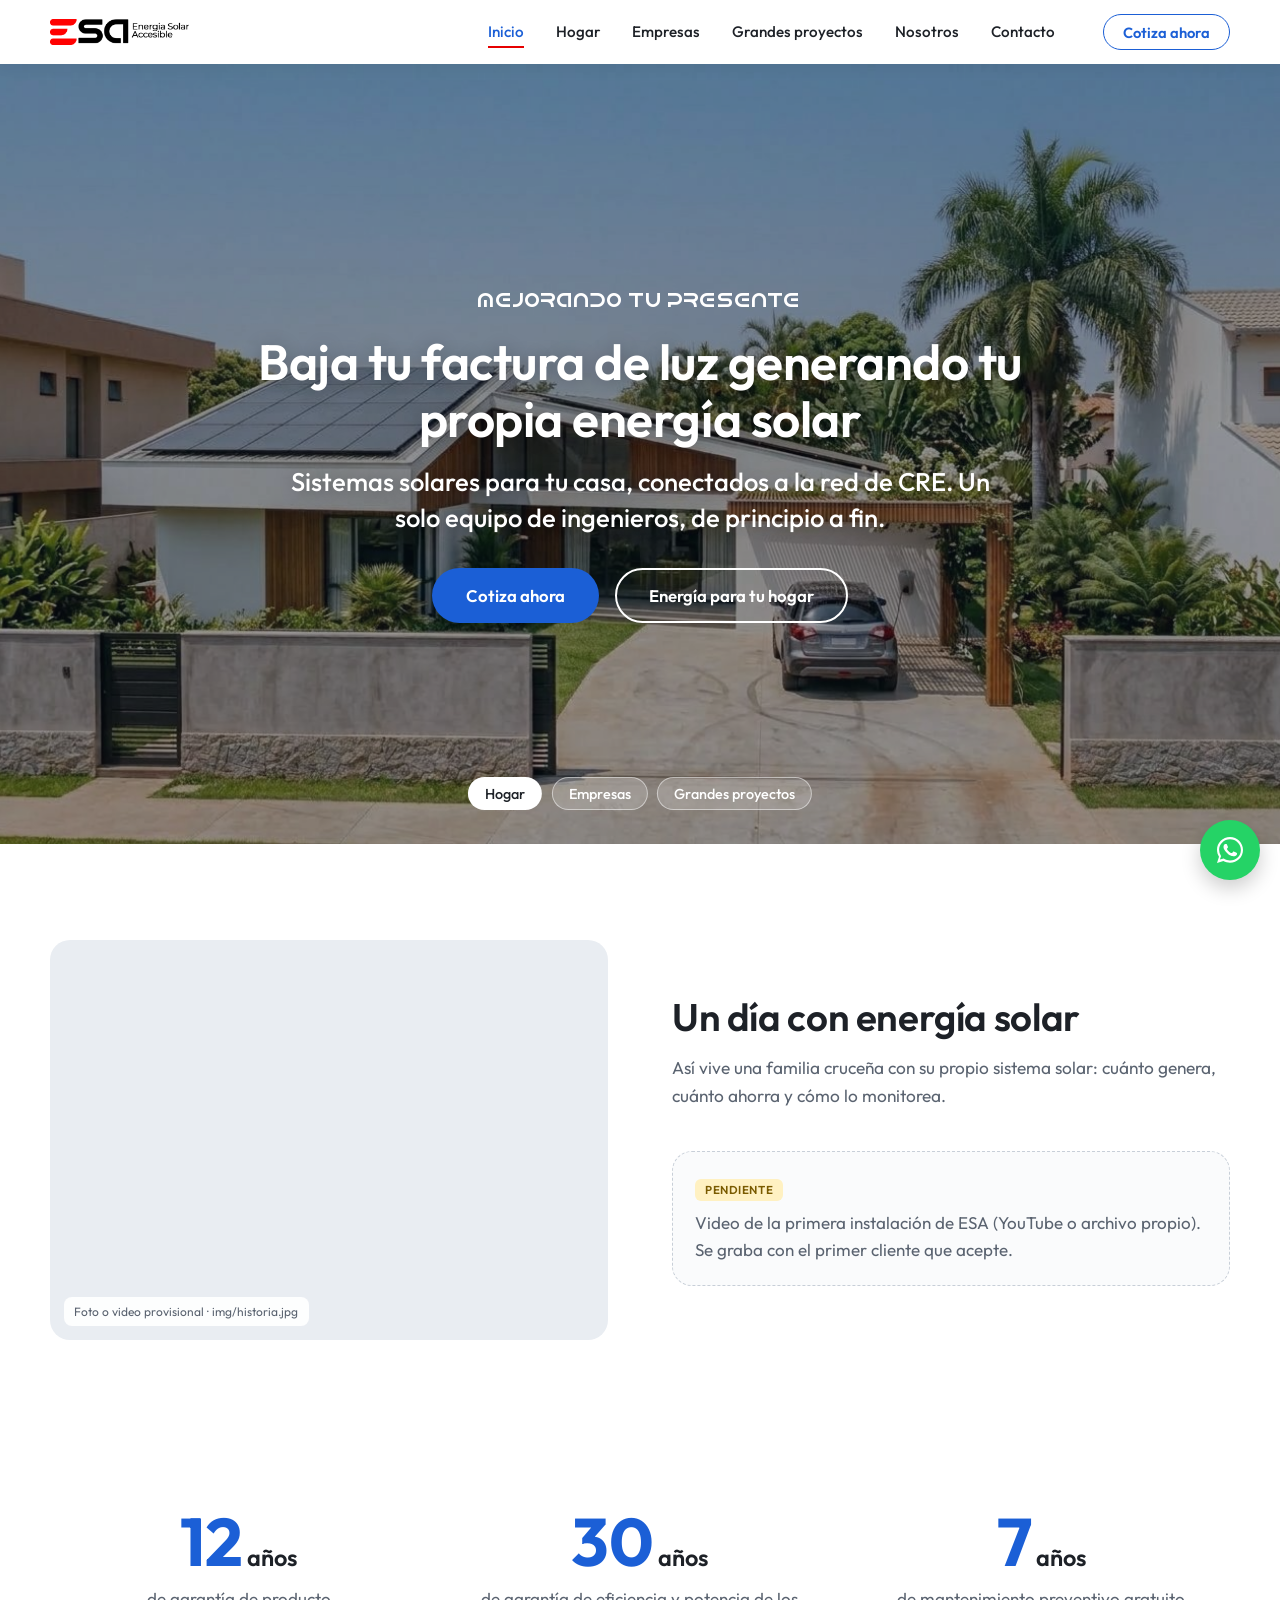
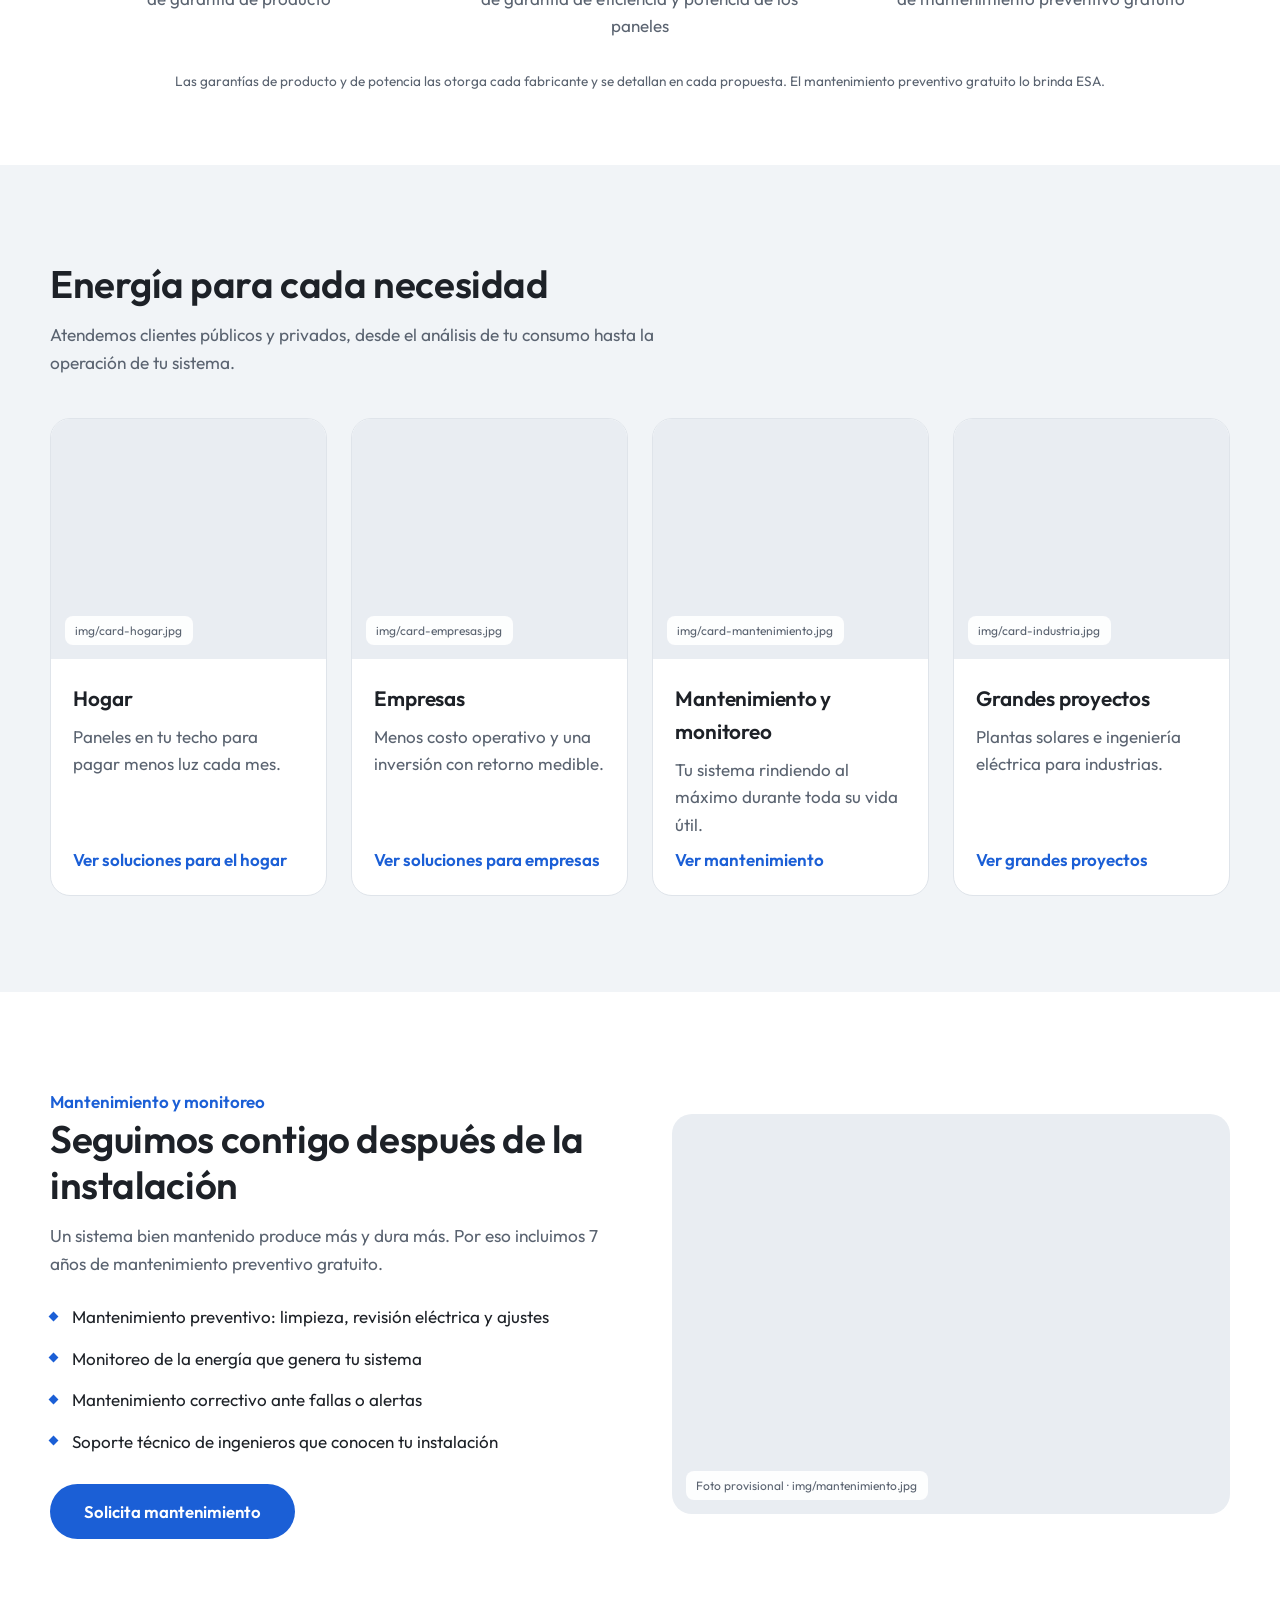
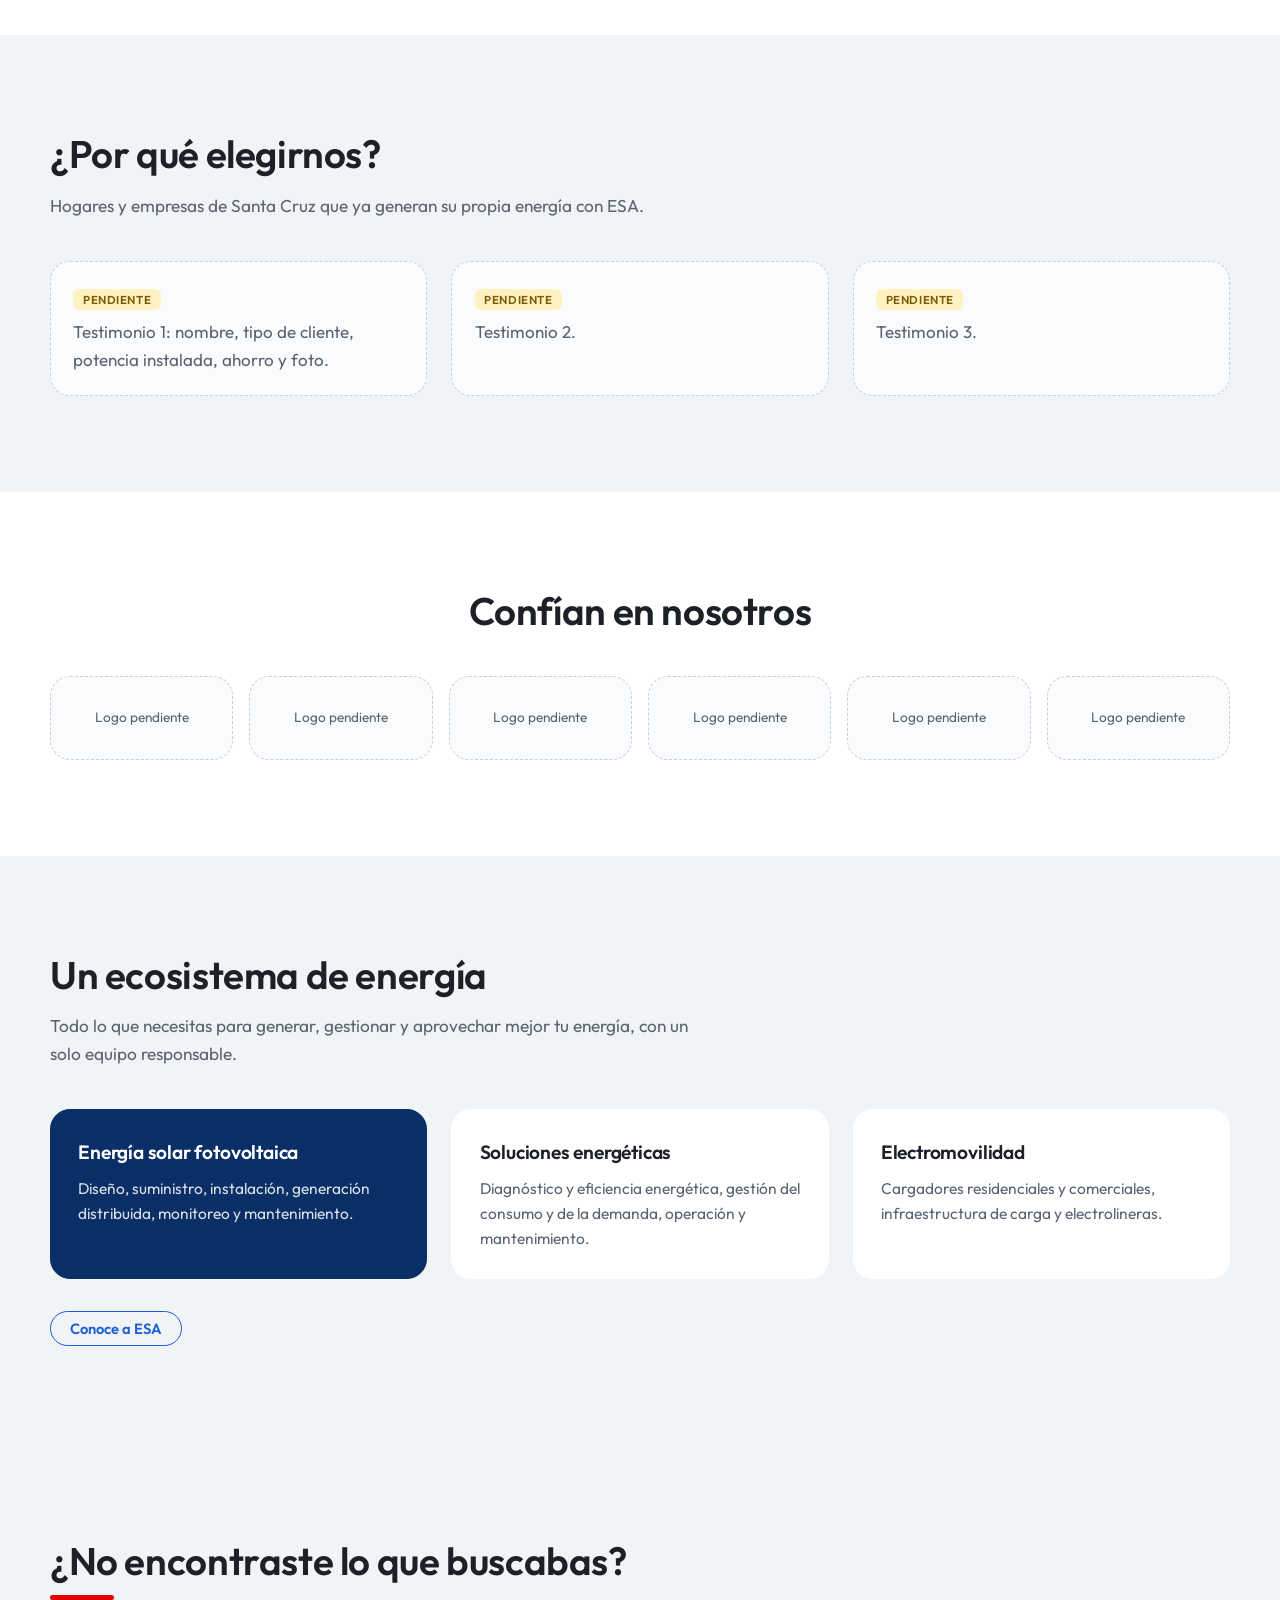
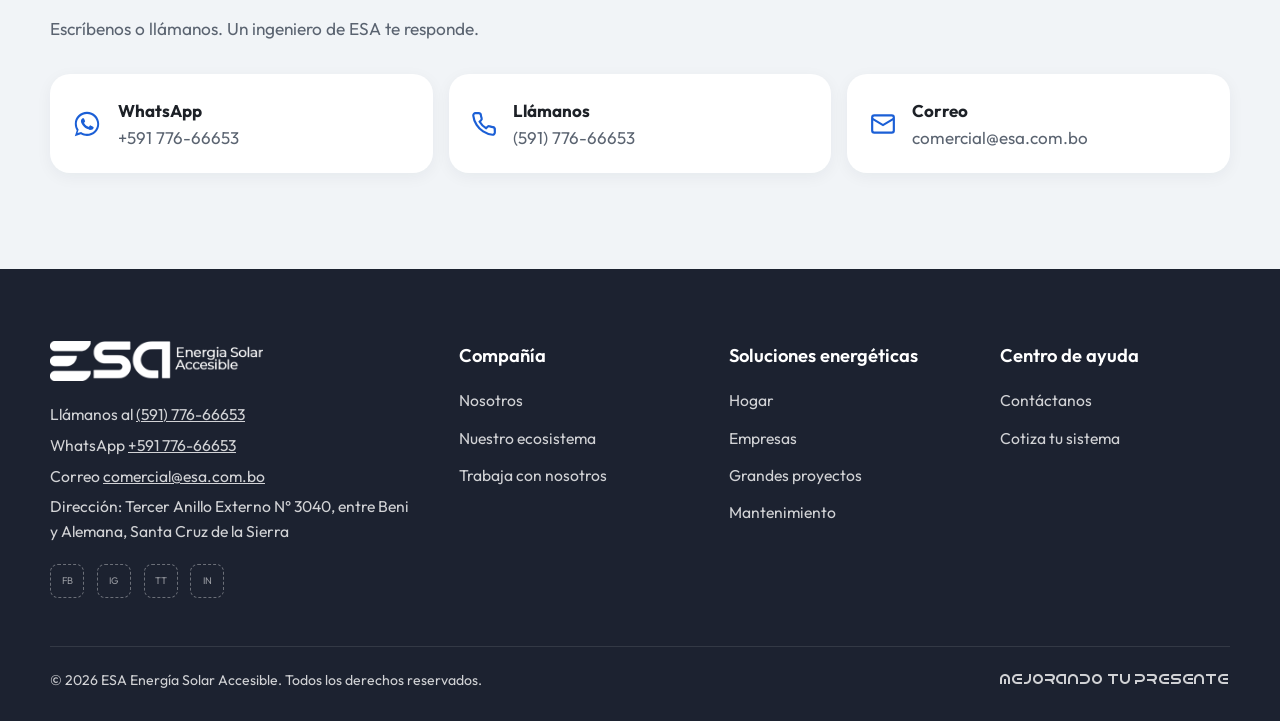
==== index.html @ 40f00293 "Ícono de pestaña con la marca ESA completa Co-Authored-By: Claude Opus 5.5 <noreply@anthropic.com> C" ====
<!doctype html>
<html lang="es-BO">
<head>
<meta charset="utf-8">
<meta name="viewport" content="width=device-width, initial-scale=1">
<title>ESA Energía Solar Accesible | Paneles solares en Santa Cruz, Bolivia</title>
<meta name="description" content="ESA, Energía Solar Accesible: energía solar fotovoltaica e ingeniería eléctrica para hogares, empresas e industrias en Santa Cruz de la Sierra. Cotiza tu sistema solar.">
<link rel="canonical" href="https://esa.com.bo/">
<meta name="theme-color" content="#0A2F66">
<meta property="og:type" content="website">
<meta property="og:locale" content="es_BO">
<meta property="og:site_name" content="ESA Energía Solar Accesible">
<meta property="og:title" content="ESA Energía Solar Accesible | Paneles solares en Santa Cruz, Bolivia">
<meta property="og:description" content="ESA, Energía Solar Accesible: energía solar fotovoltaica e ingeniería eléctrica para hogares, empresas e industrias en Santa Cruz de la Sierra. Cotiza tu sistema solar.">
<meta property="og:url" content="https://esa.com.bo/">
<meta property="og:image" content="https://esa.com.bo/img/og.jpg">
<meta property="og:image:width" content="1200">
<meta property="og:image:height" content="630">
<meta name="twitter:card" content="summary_large_image">
<link rel="icon" href="favicon.ico" sizes="any">
<link rel="icon" type="image/png" href="img/favicon.png">
<link rel="apple-touch-icon" href="img/apple-touch-icon.png">
<link rel="preload" href="fonts/android.woff2" as="font" type="font/woff2" crossorigin>
<link rel="preload" href="fonts/montserrat-latin-800-normal.woff2" as="font" type="font/woff2" crossorigin>
<link rel="stylesheet" href="css/esa.css">
<script type="application/ld+json">
{
 "@context": "https://schema.org",
 "@type": "LocalBusiness",
 "@id": "https://esa.com.bo/#empresa",
 "name": "ESA - Energía Solar Accesible",
 "alternateName": "ESA",
 "slogan": "Mejorando tu presente",
 "description": "Empresa de soluciones energéticas e ingeniería eléctrica en Santa Cruz de la Sierra, Bolivia: energía solar fotovoltaica para hogares, empresas e industrias, eficiencia y gestión energética, y electromovilidad.",
 "url": "https://esa.com.bo/",
 "logo": "https://esa.com.bo/img/logo.png",
 "image": "https://esa.com.bo/img/og.jpg",
 "telephone": "+591 77666653",
 "email": "comercial@esa.com.bo",
 "address": {
  "@type": "PostalAddress",
  "streetAddress": "Tercer Anillo Externo N° 3040, entre Beni y Alemana",
  "addressLocality": "Santa Cruz de la Sierra",
  "addressRegion": "Santa Cruz",
  "addressCountry": "BO"
 },
 "areaServed": {
  "@type": "AdministrativeArea",
  "name": "Santa Cruz, Bolivia"
 },
 "knowsAbout": [
  "Energía solar fotovoltaica",
  "Generación distribuida",
  "Ingeniería eléctrica",
  "Eficiencia energética",
  "Electromovilidad"
 ],
 "hasOfferCatalog": {
  "@type": "OfferCatalog",
  "name": "Soluciones ESA",
  "itemListElement": [
   {
    "@type": "Offer",
    "itemOffered": {
     "@type": "Service",
     "name": "Energía solar para el hogar",
     "url": "https://esa.com.bo/hogar.html"
    }
   },
   {
    "@type": "Offer",
    "itemOffered": {
     "@type": "Service",
     "name": "Energía solar para empresas",
     "url": "https://esa.com.bo/empresas.html"
    }
   },
   {
    "@type": "Offer",
    "itemOffered": {
     "@type": "Service",
     "name": "Plantas solares e ingeniería eléctrica a gran escala",
     "url": "https://esa.com.bo/grandes-proyectos.html"
    }
   },
   {
    "@type": "Offer",
    "itemOffered": {
     "@type": "Service",
     "name": "Mantenimiento y monitoreo de sistemas solares",
     "url": "https://esa.com.bo/index.html#mantenimiento"
    }
   },
   {
    "@type": "Offer",
    "itemOffered": {
     "@type": "Service",
     "name": "Infraestructura de carga para vehículos eléctricos",
     "url": "https://esa.com.bo/nosotros.html#ecosistema"
    }
   }
  ]
 }
}
</script>
</head>
<body>
<a href="#contenido" class="saltar">Saltar al contenido</a>
<header>
  <div class="wrap nav">
    <a href="index.html" class="logo"><img src="img/logo.png" alt="ESA Energía Solar Accesible, ir al inicio" width="139" height="26"></a>
    <button class="burger" aria-label="Abrir menú" aria-expanded="false" aria-controls="menu">☰</button>
    <ul class="menu" id="menu">
      <li><a href="index.html" aria-current="page">Inicio</a></li>
      <li><a href="hogar.html">Hogar</a></li>
      <li><a href="empresas.html">Empresas</a></li>
      <li><a href="grandes-proyectos.html">Grandes proyectos</a></li>
      <li><a href="nosotros.html">Nosotros</a></li>
      <li><a href="contacto.html">Contacto</a></li>
      <li><a href="contacto.html#cotizar" class="btn btn-borde">Cotiza ahora</a></li>
    </ul>
  </div>
</header>

<main id="contenido">
<!-- Portada en carrusel: 3 diapositivas -->
<section class="carrusel" aria-roledescription="carrusel" aria-label="Soluciones de ESA">
  <div class="slide activa" data-foto="img/hero.jpg">
    <div class="wrap">
      <span class="lema">MEJORANDO TU PRESENTE</span>
      <h1>Baja tu factura de luz generando tu propia energía solar</h1>
      <p>Sistemas solares para tu casa, conectados a la red de CRE. Un solo equipo de ingenieros, de principio a fin.</p>
      <div class="acciones"><a href="hogar.html#cotizar" class="btn btn-rojo">Cotiza ahora</a><a href="hogar.html" class="btn btn-linea">Energía para tu hogar</a></div>
    </div>
  </div>
  <div class="slide" data-foto="img/inicio-empresas.jpg">
    <div class="wrap">
      <span class="lema">MEJORANDO TU PRESENTE</span>
      <h2>Reducimos los costos de energía de tu empresa</h2>
      <p>Convierte tu techo en un activo que produce energía, con números claros de inversión, ahorro y retorno.</p>
      <div class="acciones"><a href="empresas.html#cotizar" class="btn btn-rojo">Cotiza con nosotros</a><a href="empresas.html" class="btn btn-linea">Soluciones para empresas</a></div>
    </div>
    <span class="tag-foto">Foto provisional · img/inicio-empresas.jpg</span>
  </div>
  <div class="slide" data-foto="img/inicio-industria.jpg">
    <div class="wrap">
      <span class="lema">MEJORANDO TU PRESENTE</span>
      <h2>Generación distribuida e ingeniería eléctrica a gran escala</h2>
      <p>Plantas solares para industrias e instituciones, desde el desarrollo hasta la operación y el mantenimiento.</p>
      <div class="acciones"><a href="grandes-proyectos.html" class="btn btn-rojo">Conocer más</a></div>
    </div>
    <span class="tag-foto">Foto provisional · img/inicio-industria.jpg</span>
  </div>
  <div class="puntos" role="group" aria-label="Elegir diapositiva">
    <button type="button" aria-pressed="true">Hogar</button>
    <button type="button" aria-pressed="false">Empresas</button>
    <button type="button" aria-pressed="false">Grandes proyectos</button>
  </div>
</section>

<!-- Historia destacada con video -->
<section>
  <div class="wrap g2">
    <div class="foto" data-foto="img/historia.jpg"><span class="tag-foto">Foto o video provisional · img/historia.jpg</span></div>
    <div>
      <h2>Un día con energía solar</h2>
      <p class="lead">Así vive una familia cruceña con su propio sistema solar: cuánto genera, cuánto ahorra y cómo lo monitorea.</p>
      <div class="pendiente mt"><span class="tag-pend">PENDIENTE</span><p>Video de la primera instalación de ESA (YouTube o archivo propio). Se graba con el primer cliente que acepte.</p></div>
    </div>
  </div>
</section>

<!-- Cifras: garantías -->
<section class="cifras">
  <div class="wrap">
    <div class="g3">
      <div class="cifra"><b>12<small>años</small></b><span>de garantía de producto</span></div>
      <div class="cifra"><b>30<small>años</small></b><span>de garantía de eficiencia y potencia de los paneles</span></div>
      <div class="cifra"><b>7<small>años</small></b><span>de mantenimiento preventivo gratuito</span></div>
    </div>
    <p class="nota">Las garantías de producto y de potencia las otorga cada fabricante y se detallan en cada propuesta. El mantenimiento preventivo gratuito lo brinda ESA.</p>
  </div>
</section>

<!-- Soluciones: 4 tarjetas -->
<section class="fondo" id="soluciones">
  <div class="wrap">
    <h2>Energía para cada necesidad</h2>
    <p class="lead">Atendemos clientes públicos y privados, desde el análisis de tu consumo hasta la operación de tu sistema.</p>
    <div class="g4 mt">
      <a class="tarjeta" href="hogar.html">
        <div class="foto" data-foto="img/card-hogar.jpg"><span class="tag-foto">img/card-hogar.jpg</span></div>
        <div class="cuerpo"><h3>Hogar</h3><p>Paneles en tu techo para pagar menos luz cada mes.</p><span class="ir">Ver soluciones para el hogar</span></div>
      </a>
      <a class="tarjeta" href="empresas.html">
        <div class="foto" data-foto="img/card-empresas.jpg"><span class="tag-foto">img/card-empresas.jpg</span></div>
        <div class="cuerpo"><h3>Empresas</h3><p>Menos costo operativo y una inversión con retorno medible.</p><span class="ir">Ver soluciones para empresas</span></div>
      </a>
      <a class="tarjeta" href="#mantenimiento">
        <div class="foto" data-foto="img/card-mantenimiento.jpg"><span class="tag-foto">img/card-mantenimiento.jpg</span></div>
        <div class="cuerpo"><h3>Mantenimiento y monitoreo</h3><p>Tu sistema rindiendo al máximo durante toda su vida útil.</p><span class="ir">Ver mantenimiento</span></div>
      </a>
      <a class="tarjeta" href="grandes-proyectos.html">
        <div class="foto" data-foto="img/card-industria.jpg"><span class="tag-foto">img/card-industria.jpg</span></div>
        <div class="cuerpo"><h3>Grandes proyectos</h3><p>Plantas solares e ingeniería eléctrica para industrias.</p><span class="ir">Ver grandes proyectos</span></div>
      </a>
    </div>
  </div>
</section>

<!-- Mantenimiento -->
<section id="mantenimiento">
  <div class="wrap g2 inv">
    <div class="foto" data-foto="img/mantenimiento.jpg"><span class="tag-foto">Foto provisional · img/mantenimiento.jpg</span></div>
    <div>
      <span class="kicker">Mantenimiento y monitoreo</span>
      <h2>Seguimos contigo después de la instalación</h2>
      <p class="lead">Un sistema bien mantenido produce más y dura más. Por eso incluimos 7 años de mantenimiento preventivo gratuito.</p>
      <ul class="lista">
        <li>Mantenimiento preventivo: limpieza, revisión eléctrica y ajustes</li>
        <li>Monitoreo de la energía que genera tu sistema</li>
        <li>Mantenimiento correctivo ante fallas o alertas</li>
        <li>Soporte técnico de ingenieros que conocen tu instalación</li>
      </ul>
      <a href="contacto.html#cotizar" class="btn btn-azul">Solicita mantenimiento</a>
    </div>
  </div>
</section>

<!-- Testimonios -->
<section class="fondo">
  <div class="wrap">
    <h2>¿Por qué elegirnos?</h2>
    <p class="lead">Hogares y empresas de Santa Cruz que ya generan su propia energía con ESA.</p>
    <div class="g3 mt">
      <div class="pendiente"><span class="tag-pend">PENDIENTE</span><p>Testimonio 1: nombre, tipo de cliente, potencia instalada, ahorro y foto.</p></div>
      <div class="pendiente"><span class="tag-pend">PENDIENTE</span><p>Testimonio 2.</p></div>
      <div class="pendiente"><span class="tag-pend">PENDIENTE</span><p>Testimonio 3.</p></div>
    </div>
  </div>
</section>

<!-- Logos de clientes -->
<section>
  <div class="wrap">
    <h2 class="centro">Confían en nosotros</h2>
    <div class="logos mt">
      <div class="pendiente">Logo pendiente</div><div class="pendiente">Logo pendiente</div><div class="pendiente">Logo pendiente</div>
      <div class="pendiente">Logo pendiente</div><div class="pendiente">Logo pendiente</div><div class="pendiente">Logo pendiente</div>
    </div>
  </div>
</section>

<!-- Ecosistema -->
<section class="fondo">
  <div class="wrap">
    <h2>Un ecosistema de energía</h2>
    <p class="lead">Todo lo que necesitas para generar, gestionar y aprovechar mejor tu energía, con un solo equipo responsable.</p>
    <div class="g3 mt">
      <div class="caja oscura"><h3>Energía solar fotovoltaica</h3><p>Diseño, suministro, instalación, generación distribuida, monitoreo y mantenimiento.</p></div>
      <div class="caja"><h3>Soluciones energéticas</h3><p>Diagnóstico y eficiencia energética, gestión del consumo y de la demanda, operación y mantenimiento.</p></div>
      <div class="caja"><h3>Electromovilidad</h3><p>Cargadores residenciales y comerciales, infraestructura de carga y electrolineras.</p></div>
    </div>
    <div class="acciones"><a href="nosotros.html#ecosistema" class="btn btn-borde">Conoce a ESA</a></div>
  </div>
</section>

<section class="contacto-final">
  <div class="wrap">
    <h2 class="titulo-linea">¿No encontraste lo que buscabas?</h2>
    <p class="lead">Escríbenos o llámanos. Un ingeniero de ESA te responde.</p>
    <div class="canales">
      <a class="canal js-wa" href="#"><svg width="30" height="30" viewBox="0 0 32 32" fill="currentColor" aria-hidden="true"><path d="M16 3C8.8 3 3 8.7 3 15.8c0 2.5.7 4.9 2 7L3 29l6.4-2c2 1.1 4.3 1.7 6.6 1.7 7.2 0 13-5.7 13-12.8S23.2 3 16 3zm0 23.4c-2.1 0-4.1-.6-5.9-1.7l-.4-.3-3.8 1.2 1.2-3.7-.3-.4a10.5 10.5 0 0 1-1.7-5.7C5.1 10 10 5.2 16 5.2S26.9 10 26.9 15.9 22 26.4 16 26.4zm6-7.8c-.3-.2-1.9-1-2.2-1.1-.3-.1-.5-.2-.7.2l-1 1.2c-.2.2-.4.2-.7.1-.3-.2-1.4-.5-2.6-1.6-1-.9-1.6-1.9-1.8-2.2-.2-.3 0-.5.1-.7l.5-.6.3-.5c.1-.2 0-.4 0-.6l-1-2.4c-.3-.6-.5-.5-.7-.5h-.6c-.2 0-.6.1-.9.4-.3.3-1.2 1.1-1.2 2.7s1.2 3.2 1.4 3.4c.2.2 2.4 3.6 5.7 5 .8.3 1.4.5 1.9.7.8.3 1.5.2 2.1.1.6-.1 1.9-.8 2.2-1.5.3-.7.3-1.4.2-1.5-.1-.2-.3-.3-.6-.4z"/></svg><div><b>WhatsApp</b><span>+591 776-66653</span></div></a>
      <a class="canal" href="tel:+59177666653"><svg width="26" height="26" viewBox="0 0 24 24" fill="none" stroke="currentColor" stroke-width="2" aria-hidden="true"><path d="M22 16.9v3a2 2 0 0 1-2.2 2 19.8 19.8 0 0 1-8.6-3.1 19.5 19.5 0 0 1-6-6A19.8 19.8 0 0 1 2.1 4.2 2 2 0 0 1 4.1 2h3a2 2 0 0 1 2 1.7c.1 1 .4 1.9.7 2.8a2 2 0 0 1-.5 2.1L8 9.9a16 16 0 0 0 6 6l1.3-1.3a2 2 0 0 1 2.1-.4c.9.3 1.8.6 2.8.7a2 2 0 0 1 1.7 2z"/></svg><div><b>Llámanos</b><span>(591) 776-66653</span></div></a>
      <a class="canal js-mail" href="mailto:comercial@esa.com.bo"><svg width="26" height="26" viewBox="0 0 24 24" fill="none" stroke="currentColor" stroke-width="2" aria-hidden="true"><rect x="2" y="4" width="20" height="16" rx="2"/><path d="m22 7-10 6L2 7"/></svg><div><b>Correo</b><span>comercial@esa.com.bo</span></div></a>
    </div>
  </div>
</section>
</main>

<footer>
  <div class="wrap">
    <div class="pie">
      <div class="contacto-pie">
        <img src="img/logo-blanco.png" alt="ESA Energía Solar Accesible" width="213" height="40" style="margin-bottom:1.3rem">
        <p>Llámanos al <a href="tel:+59177666653">(591) 776-66653</a></p>
        <p>WhatsApp <a href="#" class="js-wa">+591 776-66653</a></p>
        <p>Correo <a class="js-mail" href="mailto:comercial@esa.com.bo">comercial@esa.com.bo</a></p>
        <p>Dirección: Tercer Anillo Externo N° 3040, entre Beni y Alemana, Santa Cruz de la Sierra</p>
        <div class="redes" title="Redes sociales pendientes"><span>FB</span><span>IG</span><span>TT</span><span>IN</span></div>
      </div>
      <div><h4>Compañía</h4><ul><li><a href="nosotros.html">Nosotros</a></li><li><a href="nosotros.html#ecosistema">Nuestro ecosistema</a></li><li><a href="contacto.html">Trabaja con nosotros</a></li></ul></div>
      <div><h4>Soluciones energéticas</h4><ul><li><a href="hogar.html">Hogar</a></li><li><a href="empresas.html">Empresas</a></li><li><a href="grandes-proyectos.html">Grandes proyectos</a></li><li><a href="index.html#mantenimiento">Mantenimiento</a></li></ul></div>
      <div><h4>Centro de ayuda</h4><ul><li><a href="contacto.html">Contáctanos</a></li><li><a href="contacto.html#cotizar">Cotiza tu sistema</a></li></ul></div>
    </div>
    <div class="legal"><span>© <span class="js-anio">2026</span> ESA Energía Solar Accesible. Todos los derechos reservados.</span><span class="lema">MEJORANDO TU PRESENTE</span></div>
  </div>
</footer>

<a href="#" class="wa js-wa" aria-label="Escríbenos por WhatsApp" style="color:#fff"><svg width="32" height="32" viewBox="0 0 32 32" fill="currentColor" aria-hidden="true"><path d="M16 3C8.8 3 3 8.7 3 15.8c0 2.5.7 4.9 2 7L3 29l6.4-2c2 1.1 4.3 1.7 6.6 1.7 7.2 0 13-5.7 13-12.8S23.2 3 16 3zm0 23.4c-2.1 0-4.1-.6-5.9-1.7l-.4-.3-3.8 1.2 1.2-3.7-.3-.4a10.5 10.5 0 0 1-1.7-5.7C5.1 10 10 5.2 16 5.2S26.9 10 26.9 15.9 22 26.4 16 26.4zm6-7.8c-.3-.2-1.9-1-2.2-1.1-.3-.1-.5-.2-.7.2l-1 1.2c-.2.2-.4.2-.7.1-.3-.2-1.4-.5-2.6-1.6-1-.9-1.6-1.9-1.8-2.2-.2-.3 0-.5.1-.7l.5-.6.3-.5c.1-.2 0-.4 0-.6l-1-2.4c-.3-.6-.5-.5-.7-.5h-.6c-.2 0-.6.1-.9.4-.3.3-1.2 1.1-1.2 2.7s1.2 3.2 1.4 3.4c.2.2 2.4 3.6 5.7 5 .8.3 1.4.5 1.9.7.8.3 1.5.2 2.1.1.6-.1 1.9-.8 2.2-1.5.3-.7.3-1.4.2-1.5-.1-.2-.3-.3-.6-.4z"/></svg></a>
<script src="js/esa.js"></script>
</body>
</html>
---- css/esa.css ----
/* ESA Energía Solar Accesible · hoja de estilos compartida
   Lenguaje visual: blanco, fotos grandes, tipografía Outfit, botones azules tipo píldora,
   tarjetas redondeadas y detalle rojo del logo bajo los títulos. */
@font-face{font-family:"Android ESA";src:url("../fonts/android.woff2") format("woff2");font-display:swap}
@font-face{font-family:Outfit;font-weight:400;src:url("../fonts/outfit-latin-400-normal.woff2") format("woff2");font-display:swap}
@font-face{font-family:Outfit;font-weight:500;src:url("../fonts/outfit-latin-500-normal.woff2") format("woff2");font-display:swap}
@font-face{font-family:Outfit;font-weight:600;src:url("../fonts/outfit-latin-600-normal.woff2") format("woff2");font-display:swap}
@font-face{font-family:Outfit;font-weight:700;src:url("../fonts/outfit-latin-700-normal.woff2") format("woff2");font-display:swap}

:root{
  --tinta:#1D2127;     /* títulos y textos */
  --gris:#5A6370;      /* textos secundarios */
  --azul:#1B5FD6;      /* botones, íconos y enlaces */
  --azul-2:#164FB4;
  --azul-osc:#0A2F66;  /* azul del brochure */
  --rojo:#E60000;      /* rojo del logo: subrayado de títulos y menú activo */
  --claro:#F1F4F7;     /* fondos suaves y pie de tarjetas */
  --linea:#DFE4EA;
  --verde:#1F8F55;
  --pie:#1C2230;       /* pie de página */
  --radio:20px;
  --celeste:#fff;      /* alias para estilos en línea antiguos */
}
*{box-sizing:border-box;margin:0;padding:0}
html{scroll-behavior:smooth}
@media (prefers-reduced-motion:reduce){html{scroll-behavior:auto}*{transition:none!important;animation:none!important}}
body{font-family:Outfit,system-ui,sans-serif;color:var(--tinta);background:#fff;line-height:1.6;font-size:17px}
a{color:inherit;text-decoration:none}
img{max-width:100%;display:block}
:focus-visible{outline:3px solid var(--azul);outline-offset:3px}
.saltar{position:absolute;left:-999px;top:8px;background:#fff;padding:.6rem 1rem;border-radius:8px;z-index:100}
.saltar:focus{left:16px}
.lema{font-family:"Android ESA",Outfit,sans-serif;letter-spacing:.06em;font-weight:400}
.wrap{width:min(1180px,100% - 32px);margin-inline:auto}
section{padding:96px 0}
.fondo{background:var(--claro)}
.kicker{display:inline-block;font-weight:600;color:var(--azul)}
h1,h2,h3{font-weight:600;letter-spacing:-.01em}
h2{font-size:clamp(1.8rem,3.2vw,2.4rem);line-height:1.2;margin:0 0 .9rem}
.lead{font-size:1.08rem;color:var(--gris);max-width:640px}
.centro{text-align:center}.centro .lead{margin-inline:auto}
/* Título con subrayado rojo corto */
.titulo-linea::after{content:"";display:block;width:64px;height:5px;border-radius:3px;background:var(--rojo);margin-top:.7rem}
.centro .titulo-linea::after{margin-inline:auto}

/* Botones tipo píldora */
.btn{display:inline-flex;align-items:center;justify-content:center;gap:.5rem;font:600 1.05rem Outfit,sans-serif;padding:.95rem 2rem;border-radius:999px;border:2px solid transparent;cursor:pointer;transition:background .2s,color .2s}
.btn-rojo,.btn-azul{background:var(--azul);color:#fff}.btn-rojo:hover,.btn-azul:hover{background:var(--azul-2)}
.btn-linea{border-color:#fff;color:#fff}.btn-linea:hover{background:#fff;color:var(--tinta)}
.btn-borde{border-color:var(--azul);color:var(--azul);padding:.45rem 1.2rem;font-size:.92rem;border-width:1.5px}.btn-borde:hover{background:var(--azul);color:#fff}
.acciones{display:flex;gap:1rem;flex-wrap:wrap;margin-top:2rem}
.centro .acciones{justify-content:center}
.ver{color:var(--azul);font-weight:600}
.ver:hover{text-decoration:underline}

/* Pendientes */
.pendiente{border:1.5px dashed #C8CFD8;background:#FAFBFC;border-radius:var(--radio);color:var(--gris);padding:1.4rem}
.tag-pend{display:inline-block;background:#FFF1C2;color:#7A5B00;font:600 .72rem Outfit,sans-serif;letter-spacing:.05em;padding:.2rem .6rem;border-radius:6px;margin-bottom:.5rem}

/* Fotos */
.foto{--img:none;position:relative;border-radius:var(--radio);overflow:hidden;min-height:400px;background:var(--img) center/cover no-repeat,#E9EDF2}
.tag-foto{position:absolute;left:14px;bottom:14px;background:rgba(255,255,255,.92);color:var(--gris);font-size:.75rem;padding:.3rem .65rem;border-radius:8px;z-index:3}
.foto.ok .tag-foto,.portada.ok .tag-foto,.slide.ok .tag-foto{display:none}

/* Menú */
header{position:sticky;top:0;z-index:50;background:#fff;box-shadow:0 2px 14px rgba(20,30,50,.07)}
.nav{display:flex;align-items:center;justify-content:space-between;height:64px}
.logo img{height:26px;width:auto}
.menu{display:flex;align-items:center;gap:2rem;list-style:none;font-weight:500;font-size:.95rem}
.menu a:not(.btn){padding:.35rem 0;border-bottom:2px solid transparent}
.menu a:not(.btn):hover{color:var(--azul)}
.menu a[aria-current="page"]{color:var(--azul);border-bottom-color:var(--rojo)}
.menu li:last-child{margin-left:1rem}
.burger{display:none;background:none;border:0;font-size:1.8rem;color:var(--tinta);cursor:pointer;padding:.3rem .5rem}

/* Portada: foto a todo el ancho, texto centrado */
.portada,.slide{position:relative;color:#fff;text-align:center;--img:url("../img/hero.jpg");background:var(--img) center/cover no-repeat,#3A4250}
.portada::after,.slide::after{content:"";position:absolute;inset:0;background:rgba(10,18,32,.42)}
.portada{min-height:640px;display:flex;align-items:center;padding:110px 0 170px}
.portada .wrap,.slide .wrap{position:relative;z-index:2}
.portada h1,.slide h1,.slide h2{font-size:clamp(2.2rem,4.2vw,3.1rem);line-height:1.15;font-weight:600;max-width:820px;margin:0 auto 1.1rem;text-shadow:0 2px 18px rgba(0,0,0,.25)}
.portada p,.slide p{font-size:clamp(1.15rem,2vw,1.65rem);font-weight:500;line-height:1.4;max-width:700px;margin-inline:auto;text-shadow:0 2px 14px rgba(0,0,0,.25)}
.portada .acciones,.slide .acciones{justify-content:center}
.portada .lema,.slide .lema{display:block;font-size:clamp(1rem,1.8vw,1.25rem);margin-bottom:1rem}
.migas{font-size:.95rem;opacity:.9;margin-bottom:1rem}
.migas a:hover{text-decoration:underline}

/* Carrusel (Inicio) */
.carrusel{position:relative;padding:0;height:min(780px,calc(100vh - 64px));min-height:600px;overflow:hidden;background:#3A4250}
.slide{position:absolute;inset:0;display:flex;align-items:center;opacity:0;visibility:hidden;transition:opacity .8s,visibility .8s}
.slide.activa{opacity:1;visibility:visible}
.puntos{position:absolute;z-index:4;left:50%;transform:translateX(-50%);bottom:34px;display:flex;gap:.6rem}
.puntos button{background:rgba(255,255,255,.18);border:1px solid rgba(255,255,255,.5);color:#fff;border-radius:999px;padding:.4rem 1rem;font:500 .9rem Outfit,sans-serif;cursor:pointer}
.puntos button[aria-pressed="true"]{background:#fff;color:var(--tinta)}

/* Tarjeta blanca de beneficios que se monta sobre la portada */
.beneficios-sobre{padding:0;position:relative;z-index:5;margin-top:-120px}
.beneficios{background:#fff;border-radius:var(--radio);box-shadow:0 14px 40px rgba(20,30,50,.12);display:grid;grid-template-columns:repeat(3,1fr);gap:40px;padding:2.6rem 2.8rem}
.beneficio{display:grid;grid-template-columns:44px 1fr;gap:.2rem 1rem}
.beneficio svg{color:var(--azul);grid-row:span 2}
.beneficio h3{font-size:1.3rem;line-height:1.3}
.beneficio p{color:var(--gris);margin-top:.6rem;line-height:1.75}

/* Grillas */
.g2{display:grid;grid-template-columns:1fr 1fr;gap:64px;align-items:center}
.g3{display:grid;grid-template-columns:repeat(3,1fr);gap:24px}
.g4{display:grid;grid-template-columns:repeat(4,1fr);gap:24px}
.g5{display:grid;grid-template-columns:repeat(5,1fr);gap:18px}
.mt{margin-top:2.6rem}
.inv>.foto{order:2}

/* Viñetas en rombo azul */
.vinetas,.lista{list-style:none;display:grid;gap:.9rem;margin:1.6rem 0 1.8rem}
.vinetas li,.lista li{position:relative;padding-left:1.4rem}
.vinetas li::before,.lista li::before{content:"";position:absolute;left:0;top:.6rem;width:7px;height:7px;background:var(--azul);transform:rotate(45deg)}
.caja.oscura .lista li::before{background:#fff}

/* Carrusel horizontal de tarjetas con flechas */
.deslizar{position:relative}
.pista{display:grid;grid-auto-flow:column;grid-auto-columns:calc((100% - 3*24px)/4);gap:24px;overflow-x:auto;scroll-snap-type:x mandatory;scrollbar-width:none;padding:4px}
.pista::-webkit-scrollbar{display:none}
.pista>*{scroll-snap-align:start}
.pista.tres{grid-auto-columns:calc((100% - 2*24px)/3)}
.pista.dos{grid-auto-columns:calc((100% - 24px)/2)}
.flecha{position:absolute;top:50%;transform:translateY(-50%);width:48px;height:48px;border-radius:50%;border:0;background:#fff;box-shadow:0 4px 14px rgba(20,30,50,.12);cursor:pointer;color:var(--gris);font-size:1.3rem;z-index:2}
.flecha.izq{left:-70px}.flecha.der{right:-70px}

/* Tarjeta de producto: imagen sobre blanco, pie gris */
.producto{border:1px solid var(--linea);border-radius:16px;overflow:hidden;display:flex;flex-direction:column;background:#fff}
.producto .img{height:260px;display:grid;place-items:center;padding:1.2rem;color:#AEB7C2;position:relative}
.producto .img img{max-height:220px;object-fit:contain}
.producto .pie-t{background:var(--claro);padding:1.4rem 1.2rem;text-align:center;flex:1}
.producto h3{font-size:1.2rem;margin-bottom:.6rem}
.producto p{color:var(--gris);font-size:.95rem}

/* Tarjeta de financiamiento */
.finan{border:1px solid var(--linea);border-radius:16px;overflow:hidden;background:#fff}
.finan .logo-f{height:104px;display:grid;place-items:center;color:var(--gris)}
.finan .pie-t{background:var(--claro);padding:1.5rem}
.finan h3{font-size:1.35rem;line-height:1.3;margin-bottom:.6rem}
.finan p{color:var(--gris);font-size:.95rem}

/* Tipos de proyecto: ícono circular azul */
.tipo{background:#fff;border-radius:var(--radio);padding:2.2rem 1.8rem;text-align:center;display:flex;flex-direction:column;align-items:center;gap:.8rem}
.tipo svg{color:var(--azul);margin-bottom:1rem}
.tipo h3{font-size:1.45rem;line-height:1.25}
.tipo p{color:var(--gris);font-size:.95rem}
.tipo .ver{margin-top:auto}
.estado{display:inline-block;font:600 .75rem Outfit,sans-serif;padding:.2rem .7rem;border-radius:6px;background:#E5F4EC;color:var(--verde)}

/* Testimonios */
.testimonio{border:1px solid #C9D0D9;border-radius:var(--radio);padding:1.5rem;display:flex;flex-direction:column;gap:1rem}
.testimonio .video{aspect-ratio:16/9;border-radius:12px;background:#E9EDF2;display:grid;place-items:center;color:var(--gris);font-size:.9rem;text-align:center;padding:1rem}
.chip{display:inline-block;align-self:flex-start;background:#EEF3FB;border:1px solid #CFDAEE;border-radius:8px;padding:.2rem .7rem;font-size:.85rem;font-weight:600}

/* Tarjetas generales */
.tarjeta{border-radius:var(--radio);overflow:hidden;background:#fff;border:1px solid var(--linea);display:flex;flex-direction:column}
.tarjeta .foto{min-height:240px;border-radius:0}
.tarjeta .cuerpo{padding:1.4rem;display:flex;flex-direction:column;gap:.5rem;flex:1}
.tarjeta h3{font-size:1.3rem}
.tarjeta p{color:var(--gris)}
.tarjeta .ir{margin-top:auto;font-weight:600;color:var(--azul)}
a.tarjeta:hover .ir{text-decoration:underline}
.caja{background:#fff;border:1px solid var(--linea);border-radius:var(--radio);padding:1.7rem}
.fondo .caja{border-color:transparent}
.caja h3{font-size:1.2rem;margin-bottom:.5rem}
.caja p{color:var(--gris);font-size:.97rem}
.caja.oscura{background:var(--azul-osc);color:#fff;border-color:var(--azul-osc)}
.caja.oscura h3{color:#fff}.caja.oscura p{color:rgba(255,255,255,.85)}
.icono{width:46px;height:46px;border-radius:12px;background:#EEF3FB;color:var(--azul);display:grid;place-items:center;margin-bottom:1rem}

/* Pasos */
.pasos{counter-reset:p}
.paso{background:#fff;border:1px solid var(--linea);border-radius:var(--radio);padding:1.6rem}
.paso::before{counter-increment:p;content:counter(p);display:grid;place-items:center;width:40px;height:40px;border-radius:50%;border:2px solid var(--azul);color:var(--azul);font-weight:600;margin-bottom:.9rem}
.paso h3{font-size:1.12rem;margin-bottom:.3rem}
.paso p{color:var(--gris);font-size:.95rem}

/* Cifras */
.cifras{padding:72px 0}
.cifra{text-align:center}
.cifra b{display:block;font-weight:700;font-size:clamp(3rem,6vw,4.2rem);line-height:1;color:var(--azul)}
.cifra b small{font-size:.35em;color:var(--tinta);margin-left:.25rem;font-weight:600}
.cifra span{display:block;margin-top:.6rem;color:var(--gris)}
.cifras .nota{text-align:center;color:var(--gris);font-size:.85rem;margin-top:2rem}

.chips{display:flex;flex-wrap:wrap;gap:.5rem;margin-top:1.2rem}
.chips span{background:var(--claro);font-weight:500;padding:.45rem 1rem;border-radius:999px}
.mv{border-left:4px solid var(--rojo);background:var(--claro);border-radius:0 var(--radio) var(--radio) 0;padding:1.5rem}
.mv h3{margin-bottom:.4rem}
.logos{display:grid;grid-template-columns:repeat(6,1fr);gap:16px}
.logos .pendiente{height:84px;display:grid;place-items:center;font-size:.85rem;padding:.5rem;text-align:center}

/* Formularios */
.form{background:#fff;border:1px solid var(--linea);border-radius:var(--radio);padding:2rem;display:grid;gap:1rem;grid-template-columns:1fr 1fr;box-shadow:0 10px 30px rgba(20,30,50,.06)}
.form h3{grid-column:1/-1;font-size:1.4rem}
.form label{display:grid;gap:.35rem;font-size:.92rem;font-weight:500;color:var(--gris)}
.form .full{grid-column:1/-1}
.form input,.form select,.form textarea{font:inherit;font-size:1rem;padding:.8rem .95rem;border:1.5px solid #D3DAE2;border-radius:12px;background:#fff;color:var(--tinta)}
.form input:focus,.form select:focus,.form textarea:focus{outline:none;border-color:var(--azul)}
.form .btn{grid-column:1/-1}
.form small{grid-column:1/-1;color:var(--gris);font-size:.85rem}

/* Contacto final */
.contacto-final{background:var(--claro)}
.canales{display:grid;grid-template-columns:repeat(3,1fr);gap:16px;margin-top:2rem}
.canal{background:#fff;border-radius:var(--radio);padding:1.4rem;display:flex;gap:1rem;align-items:center;box-shadow:0 4px 16px rgba(20,30,50,.05)}
.canal:hover{box-shadow:0 8px 22px rgba(20,30,50,.1)}
.canal svg{flex:none;color:var(--azul)}
.canal b{display:block}
.canal span{color:var(--gris)}

.datos{list-style:none;display:grid;gap:1.1rem}
.datos li{display:flex;gap:.9rem;align-items:flex-start}
.datos .ic{width:44px;height:44px;flex:none;border-radius:12px;background:#EEF3FB;color:var(--azul);display:grid;place-items:center}
.datos a{color:var(--azul);font-weight:500}
.mapa{border:0;width:100%;height:340px;border-radius:var(--radio);margin-top:2rem}

/* Pie */
footer{background:var(--pie);color:rgba(255,255,255,.8);padding:72px 0 30px;font-size:.98rem}
.pie{display:grid;grid-template-columns:1.6fr 1fr 1fr 1fr;gap:40px}
footer h4{color:#fff;font-weight:600;font-size:1.15rem;margin-bottom:1.1rem}
footer ul{list-style:none;display:grid;gap:.75rem}
footer a:hover{color:#fff;text-decoration:underline}
footer .contacto-pie p{margin-bottom:.35rem}
footer .contacto-pie a{text-decoration:underline}
.redes{display:flex;gap:.8rem;margin-top:1.2rem}
.redes span{width:34px;height:34px;border:1.5px dashed rgba(255,255,255,.35);border-radius:8px;display:grid;place-items:center;font-size:.6rem;color:rgba(255,255,255,.55)}
.legal{border-top:1px solid rgba(255,255,255,.1);margin-top:48px;padding-top:22px;display:flex;justify-content:space-between;flex-wrap:wrap;gap:8px;font-size:.88rem}

/* WhatsApp flotante */
.wa{position:fixed;right:20px;bottom:20px;z-index:60;width:60px;height:60px;border-radius:50%;background:#25D366;display:grid;place-items:center;box-shadow:0 8px 20px rgba(0,0,0,.2)}

/* Responsivo */
@media (max-width:1300px){.flecha.izq{left:-12px}.flecha.der{right:-12px}}
@media (max-width:1100px){
  .menu{position:fixed;inset:64px 0 auto 0;background:#fff;flex-direction:column;align-items:flex-start;padding:1.2rem 16px 1.6rem;gap:1rem;box-shadow:0 12px 20px rgba(0,0,0,.08);display:none}
  .menu.abierto{display:flex}
  .menu li:last-child{margin-left:0}
  .burger{display:block}
}
@media (max-width:960px){
  .g3,.g4,.canales,.g5{grid-template-columns:1fr 1fr}
  .g2{grid-template-columns:1fr;gap:36px}
  .inv>.foto{order:0}
  .beneficios{grid-template-columns:1fr;gap:28px;padding:2rem}
  .pista{grid-auto-columns:calc((100% - 24px)/2)}
  .pista.tres,.pista.dos{grid-auto-columns:80%}
  .logos{grid-template-columns:repeat(3,1fr)}
  .pie{grid-template-columns:1fr 1fr}
}
@media (max-width:600px){
  body{font-size:16px}
  section{padding:64px 0}
  .g3,.g4,.g5,.canales,.form,.pie{grid-template-columns:1fr}
  .foto{min-height:260px}
  .portada{min-height:560px;padding:80px 0 150px}
  .beneficios-sobre{margin-top:-100px}
  .pista,.pista.tres,.pista.dos{grid-auto-columns:85%}
  .flecha{display:none}
  .carrusel{min-height:620px}
}
.producto .img{--img:none;background:var(--img) center/contain no-repeat;background-origin:content-box}
.producto .img.ok svg{display:none}
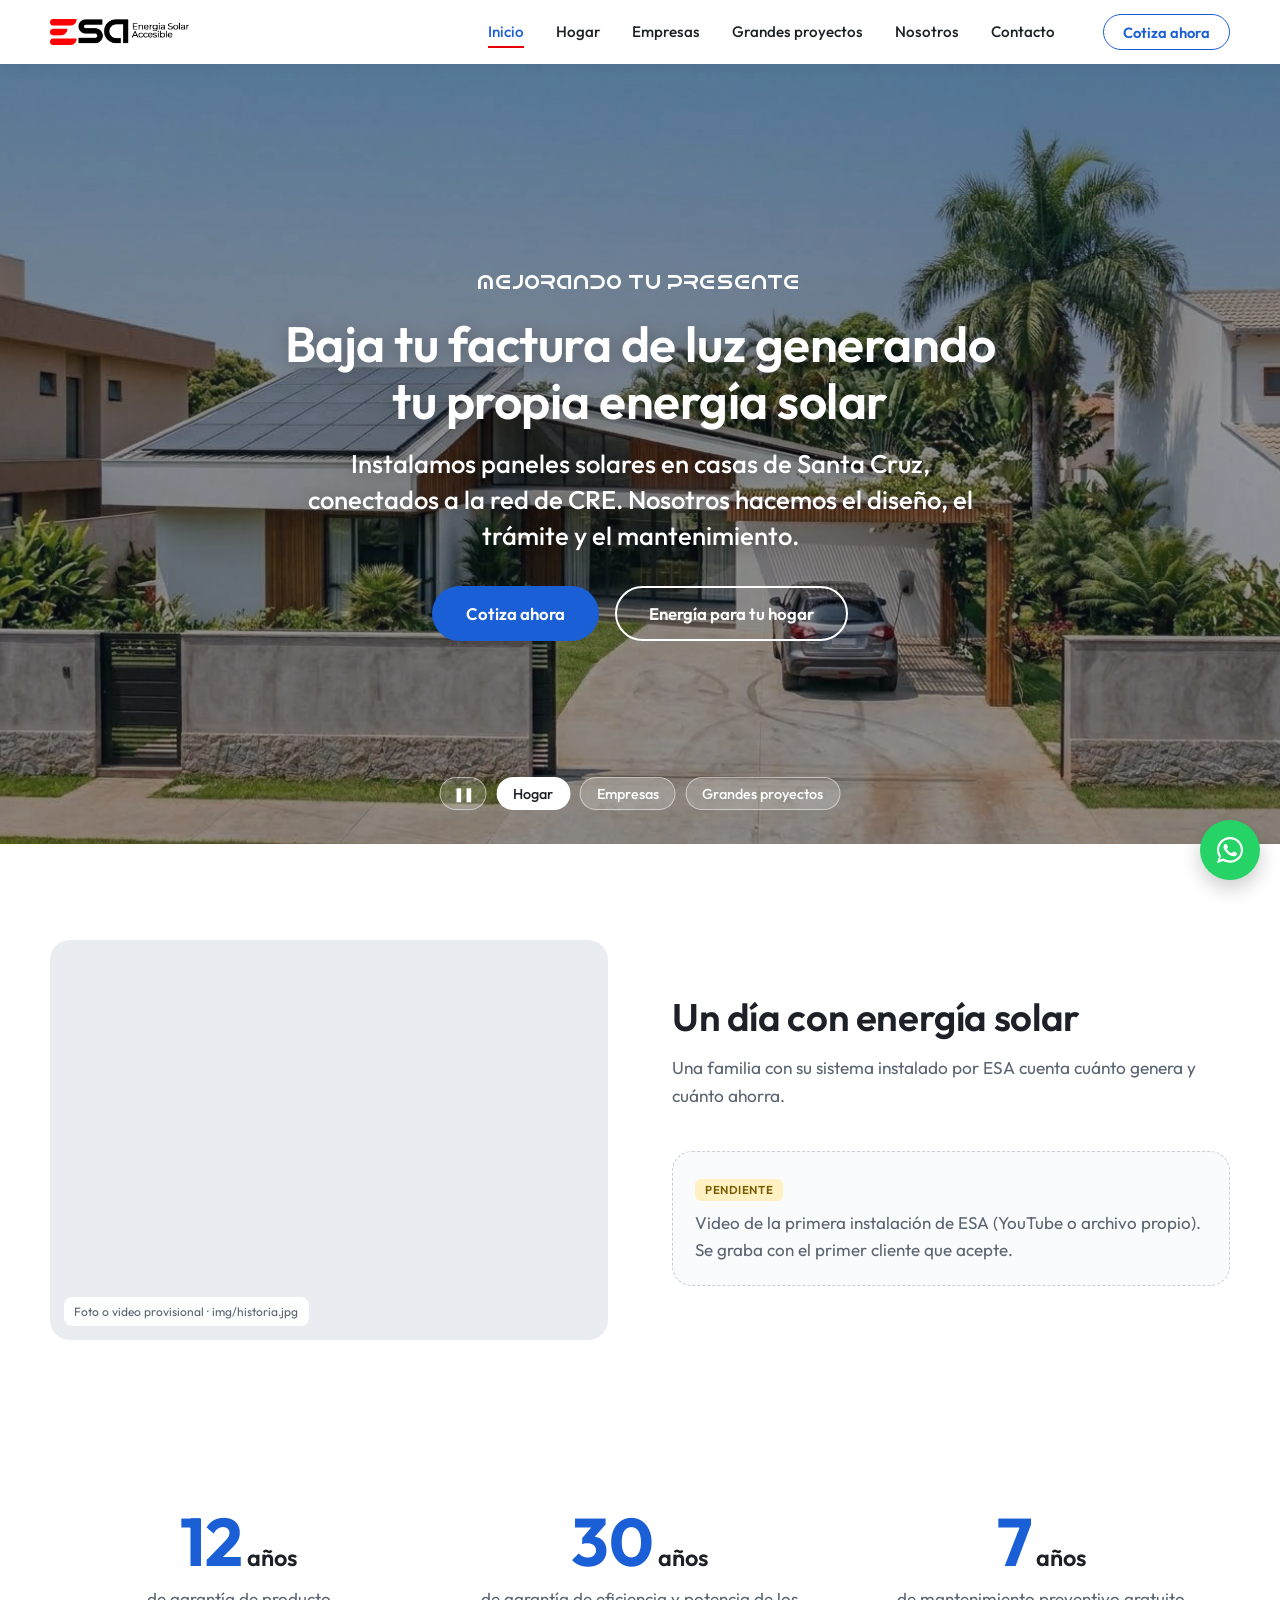
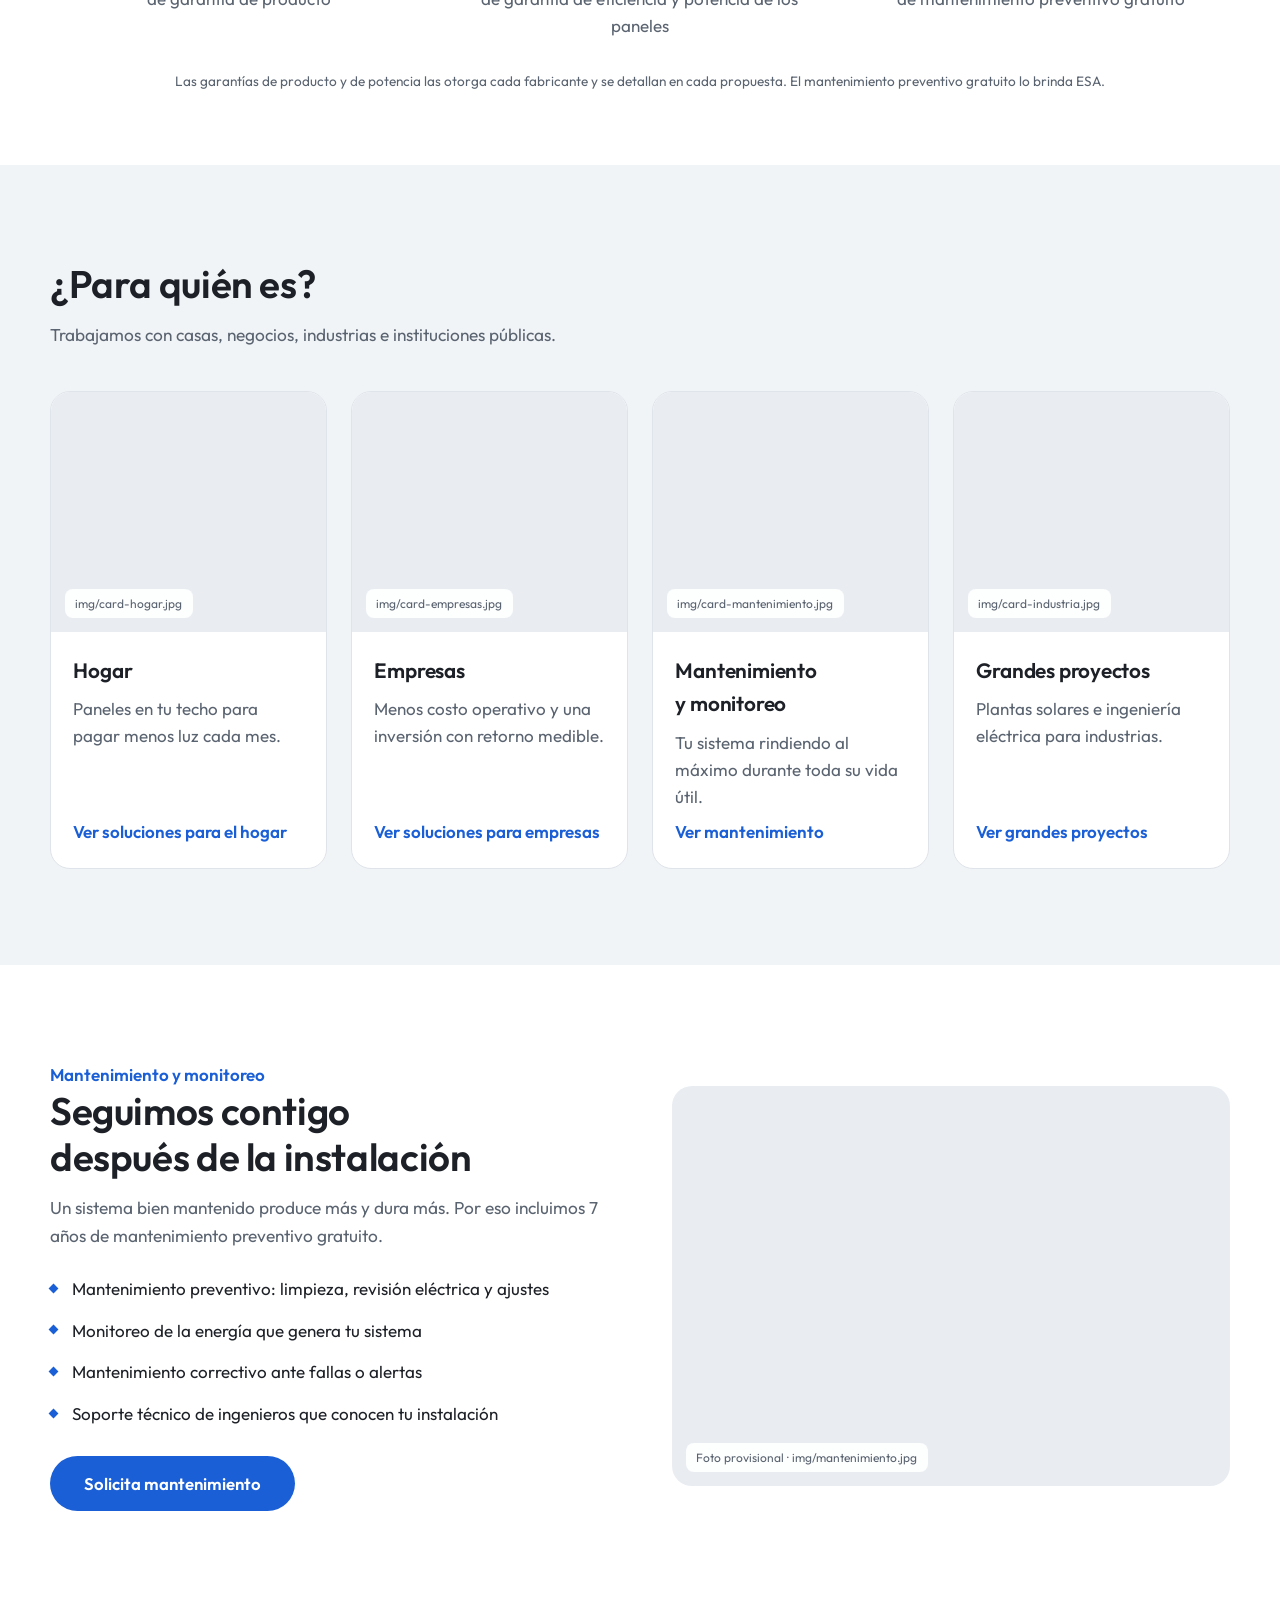
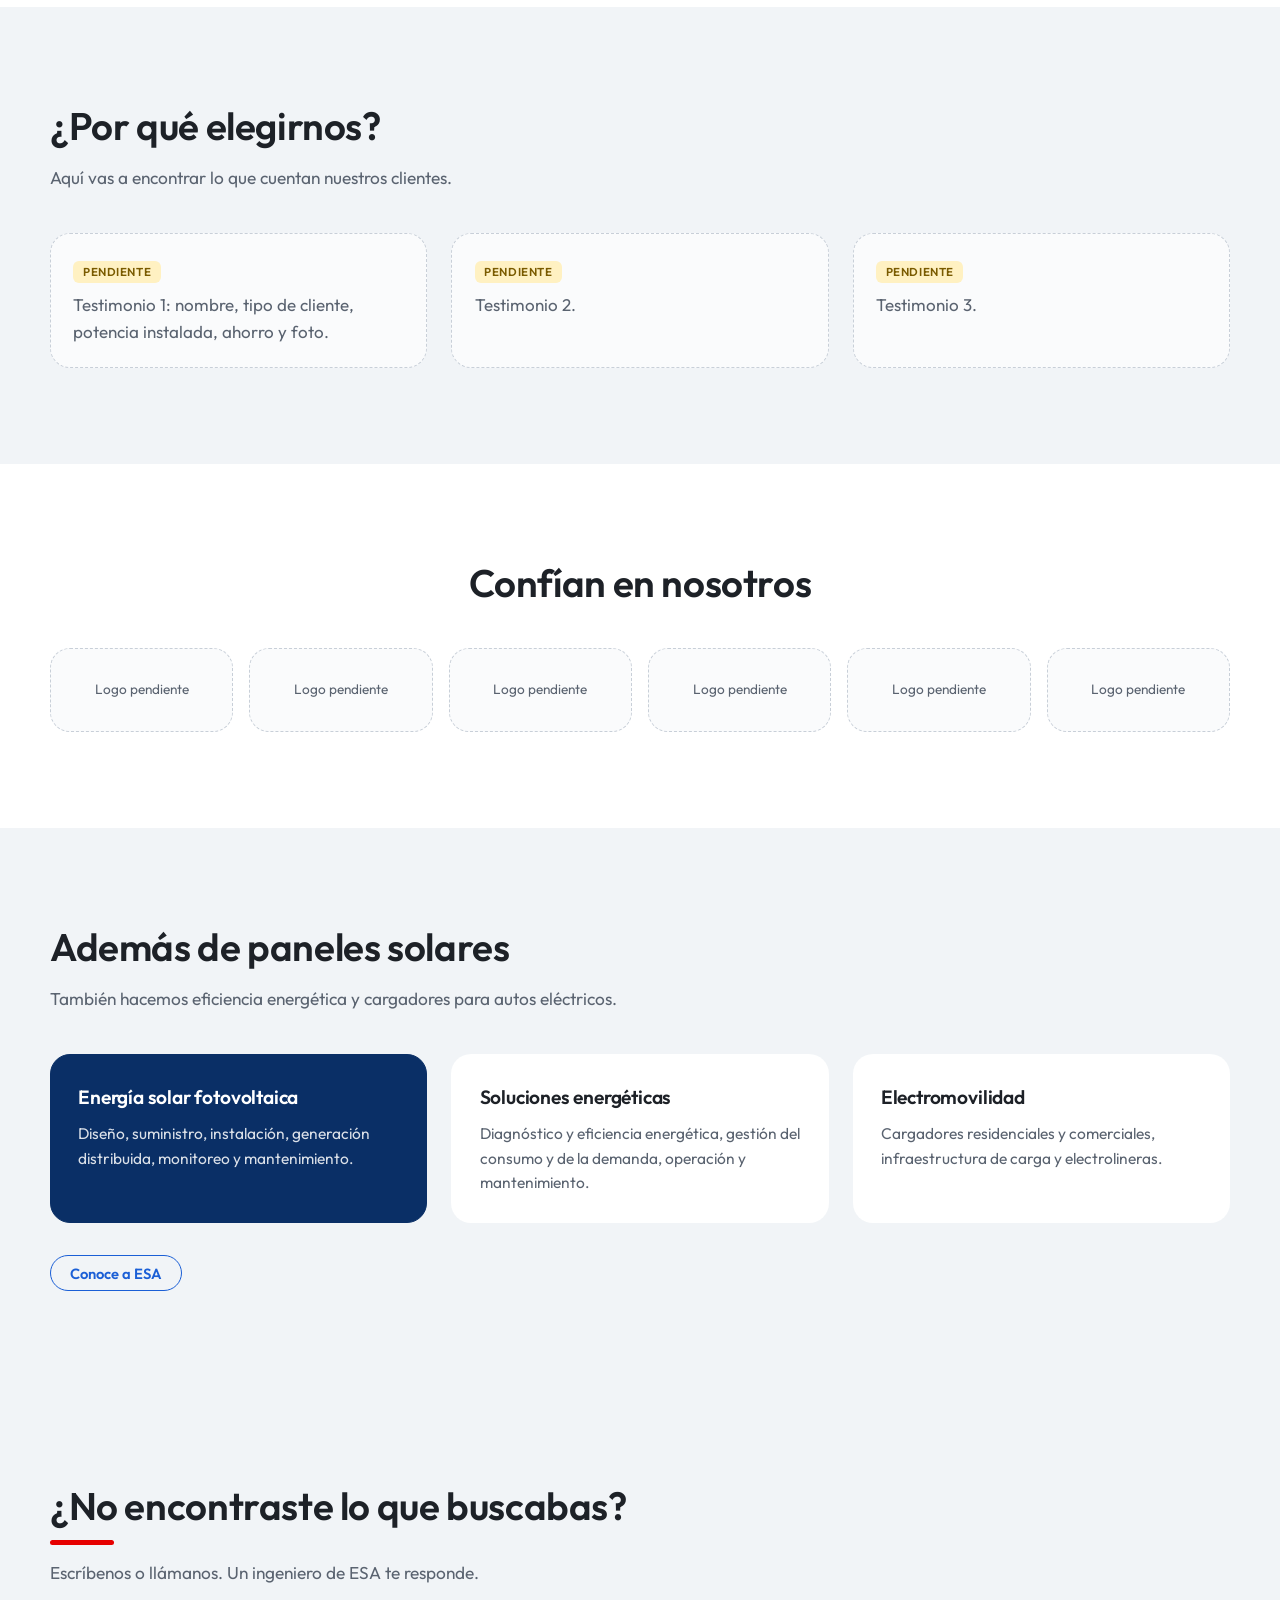
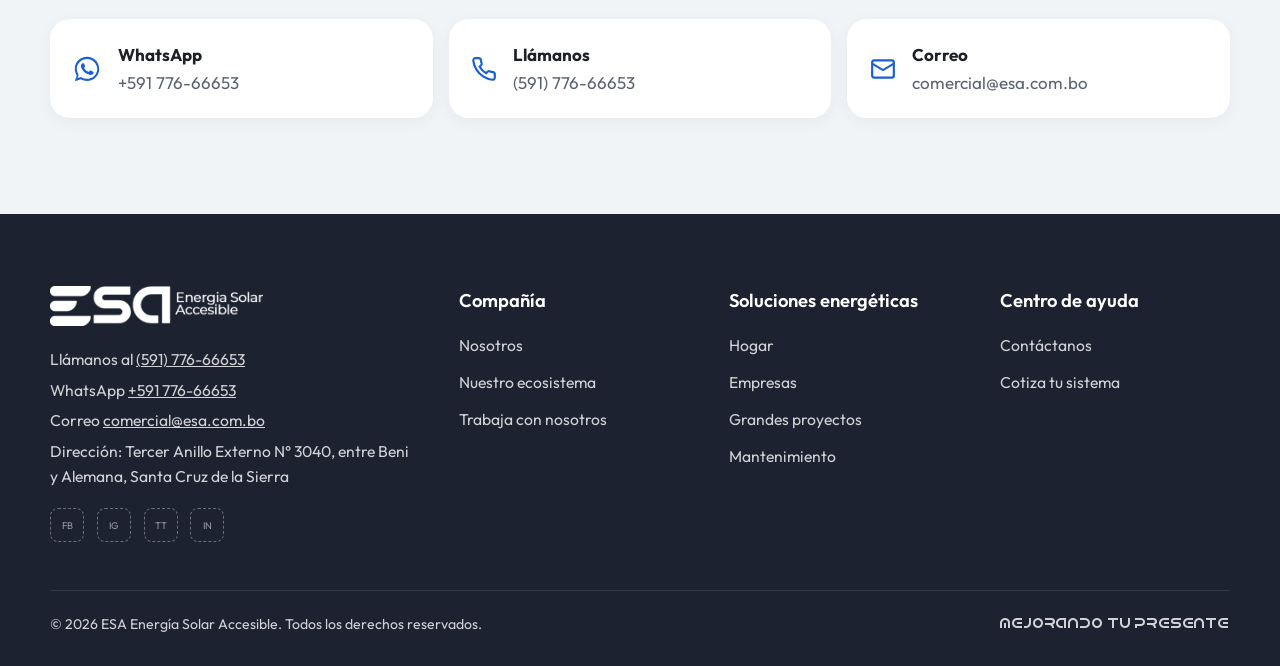
==== commit e7c23b82: "Revisión con humanizer, Web Interface Guidelines y auditoría SEO Textos sin tono de IA ni afirmacion" ====
--- a/index.html
+++ b/index.html
@@ -3,15 +3,15 @@
 <head>
 <meta charset="utf-8">
 <meta name="viewport" content="width=device-width, initial-scale=1">
-<title>ESA Energía Solar Accesible | Paneles solares en Santa Cruz, Bolivia</title>
-<meta name="description" content="ESA, Energía Solar Accesible: energía solar fotovoltaica e ingeniería eléctrica para hogares, empresas e industrias en Santa Cruz de la Sierra. Cotiza tu sistema solar.">
+<title>Paneles solares en Santa Cruz, Bolivia | ESA Energía Solar</title>
+<meta name="description" content="Paneles solares para casas, empresas e industrias en Santa Cruz de la Sierra, conectados a la red de CRE. Diseño, instalación y mantenimiento. Cotiza gratis.">
 <link rel="canonical" href="https://esa.com.bo/">
-<meta name="theme-color" content="#0A2F66">
+<meta name="theme-color" content="#FFFFFF">
 <meta property="og:type" content="website">
 <meta property="og:locale" content="es_BO">
 <meta property="og:site_name" content="ESA Energía Solar Accesible">
-<meta property="og:title" content="ESA Energía Solar Accesible | Paneles solares en Santa Cruz, Bolivia">
-<meta property="og:description" content="ESA, Energía Solar Accesible: energía solar fotovoltaica e ingeniería eléctrica para hogares, empresas e industrias en Santa Cruz de la Sierra. Cotiza tu sistema solar.">
+<meta property="og:title" content="Paneles solares en Santa Cruz, Bolivia | ESA Energía Solar">
+<meta property="og:description" content="Paneles solares para casas, empresas e industrias en Santa Cruz de la Sierra, conectados a la red de CRE. Diseño, instalación y mantenimiento. Cotiza gratis.">
 <meta property="og:url" content="https://esa.com.bo/">
 <meta property="og:image" content="https://esa.com.bo/img/og.jpg">
 <meta property="og:image:width" content="1200">
@@ -21,7 +21,8 @@
 <link rel="icon" type="image/png" href="img/favicon.png">
 <link rel="apple-touch-icon" href="img/apple-touch-icon.png">
 <link rel="preload" href="fonts/android.woff2" as="font" type="font/woff2" crossorigin>
-<link rel="preload" href="fonts/montserrat-latin-800-normal.woff2" as="font" type="font/woff2" crossorigin>
+<link rel="preload" href="fonts/outfit-latin-600-normal.woff2" as="font" type="font/woff2" crossorigin>
+<link rel="preload" href="img/hero.jpg" as="image" fetchpriority="high">
 <link rel="stylesheet" href="css/esa.css">
 <script type="application/ld+json">
 {
@@ -108,7 +109,7 @@
 <a href="#contenido" class="saltar">Saltar al contenido</a>
 <header>
   <div class="wrap nav">
-    <a href="index.html" class="logo"><img src="img/logo.png" alt="ESA Energía Solar Accesible, ir al inicio" width="139" height="26"></a>
+    <a href="index.html" class="logo" translate="no"><img src="img/logo.png" alt="ESA Energía Solar Accesible, ir al inicio" width="139" height="26"></a>
     <button class="burger" aria-label="Abrir menú" aria-expanded="false" aria-controls="menu">☰</button>
     <ul class="menu" id="menu">
       <li><a href="index.html" aria-current="page">Inicio</a></li>
@@ -129,7 +130,7 @@
     <div class="wrap">
       <span class="lema">MEJORANDO TU PRESENTE</span>
       <h1>Baja tu factura de luz generando tu propia energía solar</h1>
-      <p>Sistemas solares para tu casa, conectados a la red de CRE. Un solo equipo de ingenieros, de principio a fin.</p>
+      <p>Instalamos paneles solares en casas de Santa Cruz, conectados a la red de CRE. Nosotros hacemos el diseño, el trámite y el mantenimiento.</p>
       <div class="acciones"><a href="hogar.html#cotizar" class="btn btn-rojo">Cotiza ahora</a><a href="hogar.html" class="btn btn-linea">Energía para tu hogar</a></div>
     </div>
   </div>
@@ -137,7 +138,7 @@
     <div class="wrap">
       <span class="lema">MEJORANDO TU PRESENTE</span>
       <h2>Reducimos los costos de energía de tu empresa</h2>
-      <p>Convierte tu techo en un activo que produce energía, con números claros de inversión, ahorro y retorno.</p>
+      <p>El techo de tu negocio puede producir parte de la electricidad que hoy pagas. Te mostramos cuánto cuesta y en cuántos años se paga.</p>
       <div class="acciones"><a href="empresas.html#cotizar" class="btn btn-rojo">Cotiza con nosotros</a><a href="empresas.html" class="btn btn-linea">Soluciones para empresas</a></div>
     </div>
     <span class="tag-foto">Foto provisional · img/inicio-empresas.jpg</span>
@@ -146,12 +147,13 @@
     <div class="wrap">
       <span class="lema">MEJORANDO TU PRESENTE</span>
       <h2>Generación distribuida e ingeniería eléctrica a gran escala</h2>
-      <p>Plantas solares para industrias e instituciones, desde el desarrollo hasta la operación y el mantenimiento.</p>
+      <p>Plantas solares e ingeniería eléctrica para industrias e instituciones. Diseñamos, construimos y operamos.</p>
       <div class="acciones"><a href="grandes-proyectos.html" class="btn btn-rojo">Conocer más</a></div>
     </div>
     <span class="tag-foto">Foto provisional · img/inicio-industria.jpg</span>
   </div>
   <div class="puntos" role="group" aria-label="Elegir diapositiva">
+    <button type="button" class="pausa" aria-pressed="false" aria-label="Pausar el carrusel">❚❚</button>
     <button type="button" aria-pressed="true">Hogar</button>
     <button type="button" aria-pressed="false">Empresas</button>
     <button type="button" aria-pressed="false">Grandes proyectos</button>
@@ -164,7 +166,7 @@
     <div class="foto" data-foto="img/historia.jpg"><span class="tag-foto">Foto o video provisional · img/historia.jpg</span></div>
     <div>
       <h2>Un día con energía solar</h2>
-      <p class="lead">Así vive una familia cruceña con su propio sistema solar: cuánto genera, cuánto ahorra y cómo lo monitorea.</p>
+      <p class="lead">Una familia con su sistema instalado por ESA cuenta cuánto genera y cuánto ahorra.</p>
       <div class="pendiente mt"><span class="tag-pend">PENDIENTE</span><p>Video de la primera instalación de ESA (YouTube o archivo propio). Se graba con el primer cliente que acepte.</p></div>
     </div>
   </div>
@@ -185,8 +187,8 @@
 <!-- Soluciones: 4 tarjetas -->
 <section class="fondo" id="soluciones">
   <div class="wrap">
-    <h2>Energía para cada necesidad</h2>
-    <p class="lead">Atendemos clientes públicos y privados, desde el análisis de tu consumo hasta la operación de tu sistema.</p>
+    <h2>¿Para quién es?</h2>
+    <p class="lead">Trabajamos con casas, negocios, industrias e instituciones públicas.</p>
     <div class="g4 mt">
       <a class="tarjeta" href="hogar.html">
         <div class="foto" data-foto="img/card-hogar.jpg"><span class="tag-foto">img/card-hogar.jpg</span></div>
@@ -231,7 +233,7 @@
 <section class="fondo">
   <div class="wrap">
     <h2>¿Por qué elegirnos?</h2>
-    <p class="lead">Hogares y empresas de Santa Cruz que ya generan su propia energía con ESA.</p>
+    <p class="lead">Aquí vas a encontrar lo que cuentan nuestros clientes.</p>
     <div class="g3 mt">
       <div class="pendiente"><span class="tag-pend">PENDIENTE</span><p>Testimonio 1: nombre, tipo de cliente, potencia instalada, ahorro y foto.</p></div>
       <div class="pendiente"><span class="tag-pend">PENDIENTE</span><p>Testimonio 2.</p></div>
@@ -254,8 +256,8 @@
 <!-- Ecosistema -->
 <section class="fondo">
   <div class="wrap">
-    <h2>Un ecosistema de energía</h2>
-    <p class="lead">Todo lo que necesitas para generar, gestionar y aprovechar mejor tu energía, con un solo equipo responsable.</p>
+    <h2>Además de paneles solares</h2>
+    <p class="lead">También hacemos eficiencia energética y cargadores para autos eléctricos.</p>
     <div class="g3 mt">
       <div class="caja oscura"><h3>Energía solar fotovoltaica</h3><p>Diseño, suministro, instalación, generación distribuida, monitoreo y mantenimiento.</p></div>
       <div class="caja"><h3>Soluciones energéticas</h3><p>Diagnóstico y eficiencia energética, gestión del consumo y de la demanda, operación y mantenimiento.</p></div>
@@ -293,7 +295,7 @@
       <div><h4>Soluciones energéticas</h4><ul><li><a href="hogar.html">Hogar</a></li><li><a href="empresas.html">Empresas</a></li><li><a href="grandes-proyectos.html">Grandes proyectos</a></li><li><a href="index.html#mantenimiento">Mantenimiento</a></li></ul></div>
       <div><h4>Centro de ayuda</h4><ul><li><a href="contacto.html">Contáctanos</a></li><li><a href="contacto.html#cotizar">Cotiza tu sistema</a></li></ul></div>
     </div>
-    <div class="legal"><span>© <span class="js-anio">2026</span> ESA Energía Solar Accesible. Todos los derechos reservados.</span><span class="lema">MEJORANDO TU PRESENTE</span></div>
+    <div class="legal"><span>© <span class="js-anio">2026</span> ESA Energía Solar Accesible. Todos los derechos reservados.</span><span class="lema" translate="no">MEJORANDO TU PRESENTE</span></div>
   </div>
 </footer>
 
--- a/css/esa.css
+++ b/css/esa.css
@@ -35,7 +35,10 @@
 section{padding:96px 0}
 .fondo{background:var(--claro)}
 .kicker{display:inline-block;font-weight:600;color:var(--azul)}
-h1,h2,h3{font-weight:600;letter-spacing:-.01em}
+h1,h2,h3{font-weight:600;letter-spacing:-.01em;text-wrap:balance}
+[id]{scroll-margin-top:84px}
+html{-webkit-tap-highlight-color:rgba(27,95,214,.15)}
+a,button,input,select,textarea,label{touch-action:manipulation}
 h2{font-size:clamp(1.8rem,3.2vw,2.4rem);line-height:1.2;margin:0 0 .9rem}
 .lead{font-size:1.08rem;color:var(--gris);max-width:640px}
 .centro{text-align:center}.centro .lead{margin-inline:auto}
@@ -92,13 +95,15 @@
 .puntos{position:absolute;z-index:4;left:50%;transform:translateX(-50%);bottom:34px;display:flex;gap:.6rem}
 .puntos button{background:rgba(255,255,255,.18);border:1px solid rgba(255,255,255,.5);color:#fff;border-radius:999px;padding:.4rem 1rem;font:500 .9rem Outfit,sans-serif;cursor:pointer}
 .puntos button[aria-pressed="true"]{background:#fff;color:var(--tinta)}
+.puntos .pausa{padding:.4rem .75rem;letter-spacing:-.1em}
+.puntos .pausa[aria-pressed="true"]{background:rgba(255,255,255,.18);color:#fff}
 
 /* Tarjeta blanca de beneficios que se monta sobre la portada */
 .beneficios-sobre{padding:0;position:relative;z-index:5;margin-top:-120px}
 .beneficios{background:#fff;border-radius:var(--radio);box-shadow:0 14px 40px rgba(20,30,50,.12);display:grid;grid-template-columns:repeat(3,1fr);gap:40px;padding:2.6rem 2.8rem}
 .beneficio{display:grid;grid-template-columns:44px 1fr;gap:.2rem 1rem}
 .beneficio svg{color:var(--azul);grid-row:span 2}
-.beneficio h3{font-size:1.3rem;line-height:1.3}
+.beneficio h2,.beneficio h3{font-size:1.3rem;line-height:1.3;margin:0}
 .beneficio p{color:var(--gris);margin-top:.6rem;line-height:1.75}
 
 /* Grillas */
@@ -229,7 +234,7 @@
 .legal{border-top:1px solid rgba(255,255,255,.1);margin-top:48px;padding-top:22px;display:flex;justify-content:space-between;flex-wrap:wrap;gap:8px;font-size:.88rem}
 
 /* WhatsApp flotante */
-.wa{position:fixed;right:20px;bottom:20px;z-index:60;width:60px;height:60px;border-radius:50%;background:#25D366;display:grid;place-items:center;box-shadow:0 8px 20px rgba(0,0,0,.2)}
+.wa{position:fixed;right:calc(20px + env(safe-area-inset-right));bottom:calc(20px + env(safe-area-inset-bottom));z-index:60;width:60px;height:60px;border-radius:50%;background:#25D366;display:grid;place-items:center;box-shadow:0 8px 20px rgba(0,0,0,.2)}
 
 /* Responsivo */
 @media (max-width:1300px){.flecha.izq{left:-12px}.flecha.der{right:-12px}}
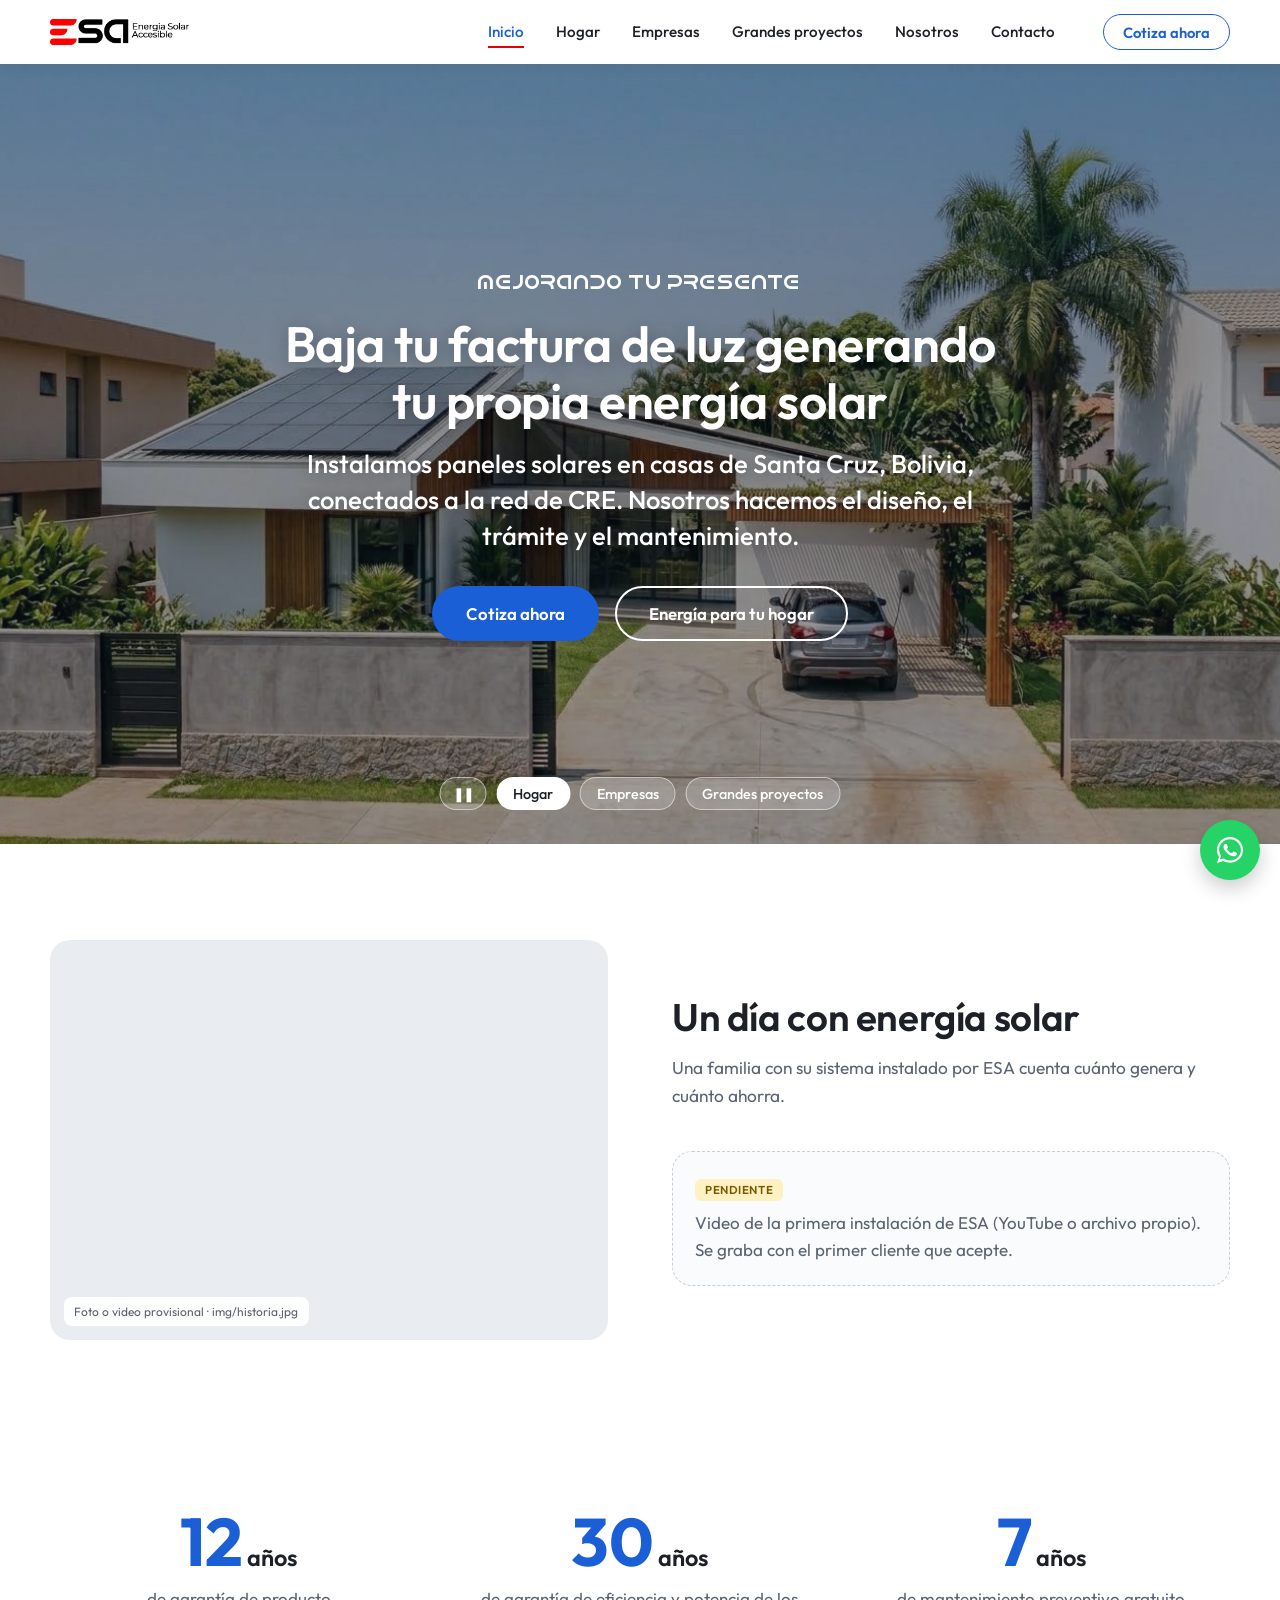
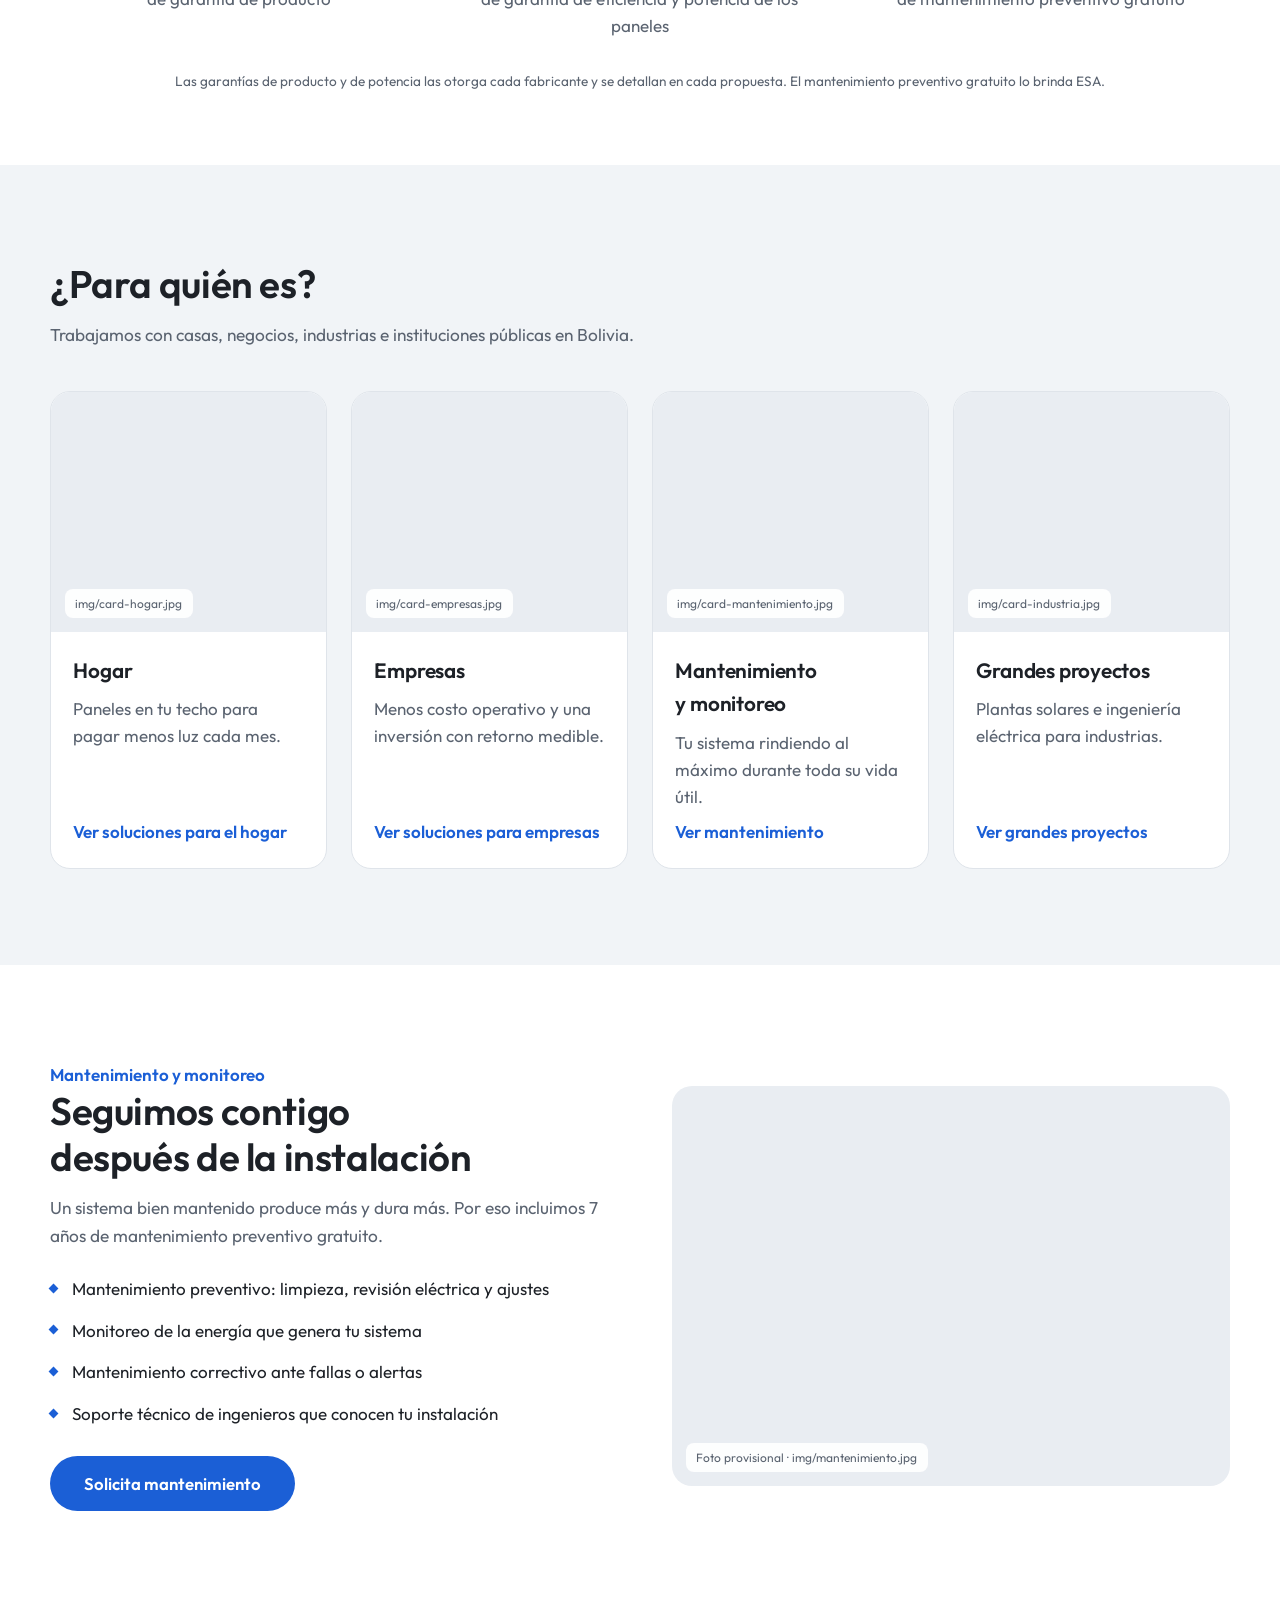
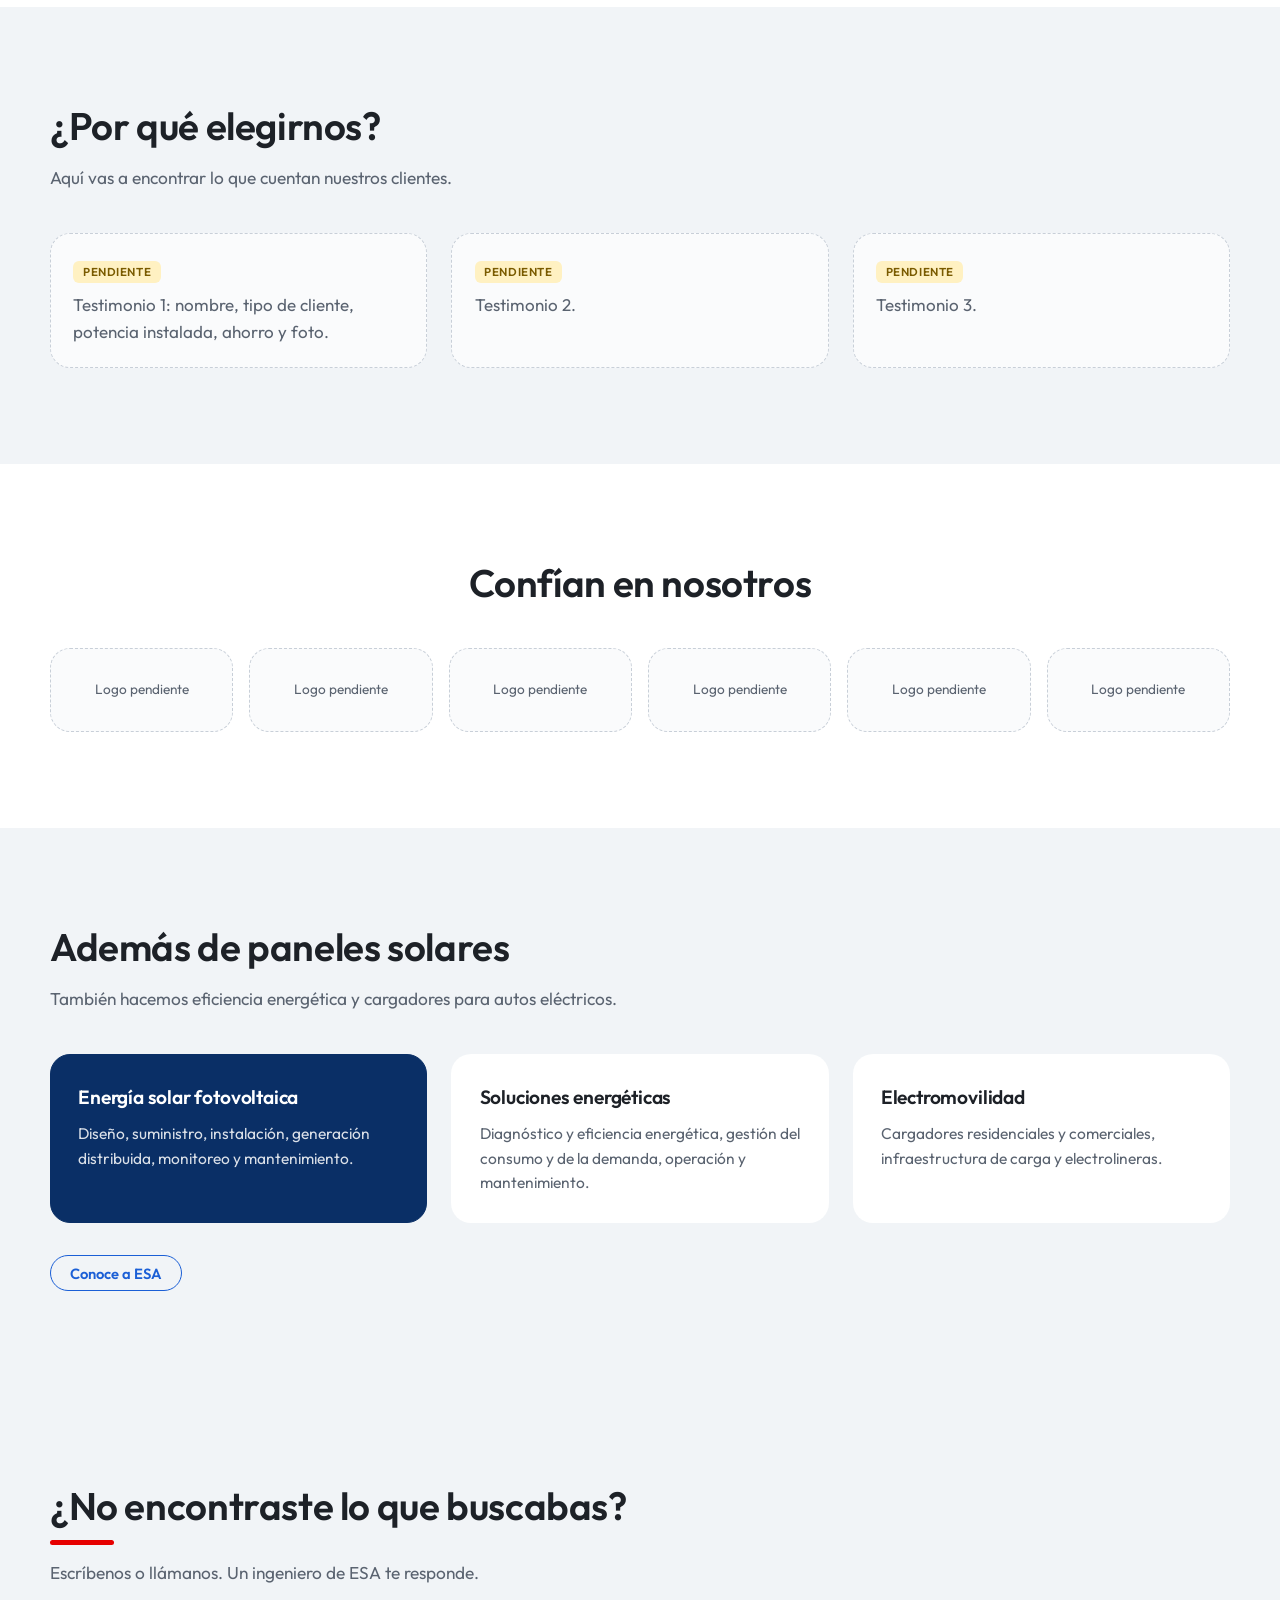
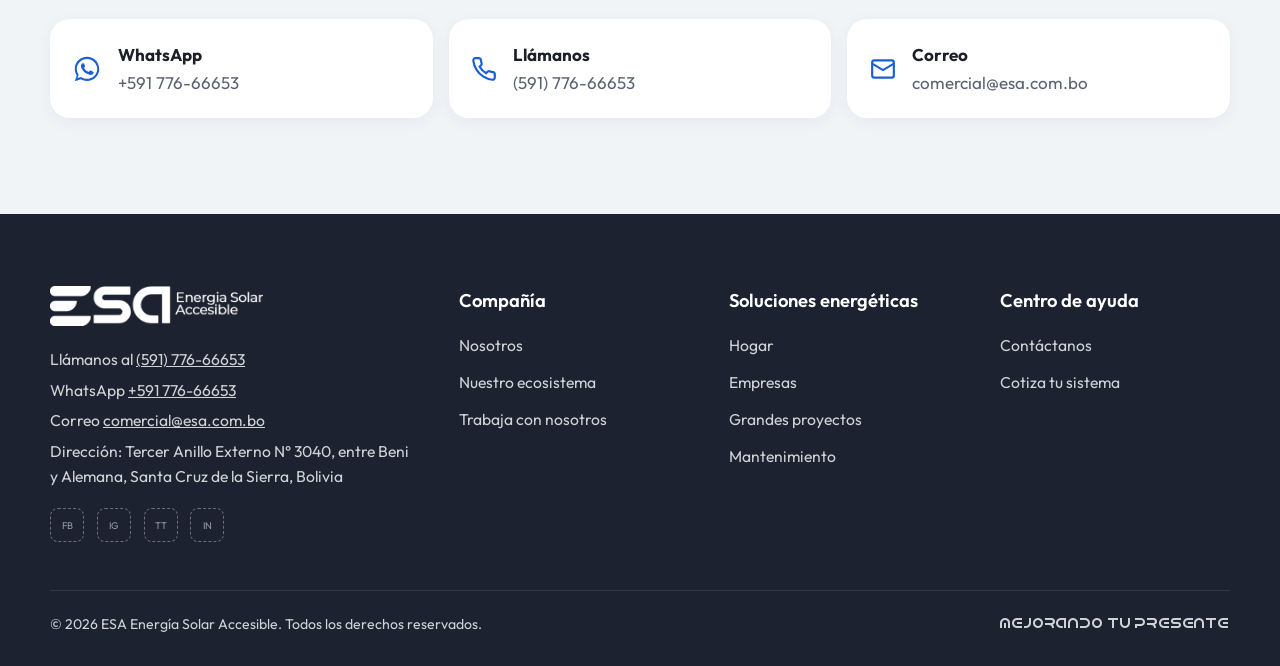
==== commit a8ffb133: "Mención a Bolivia en títulos, encabezados, pie y datos de empresa Co-Authored-By: Claude Opus 5.5 <n" ====
--- a/index.html
+++ b/index.html
@@ -45,10 +45,16 @@
   "addressRegion": "Santa Cruz",
   "addressCountry": "BO"
  },
- "areaServed": {
-  "@type": "AdministrativeArea",
-  "name": "Santa Cruz, Bolivia"
- },
+ "areaServed": [
+  {
+   "@type": "AdministrativeArea",
+   "name": "Santa Cruz, Bolivia"
+  },
+  {
+   "@type": "Country",
+   "name": "Bolivia"
+  }
+ ],
  "knowsAbout": [
   "Energía solar fotovoltaica",
   "Generación distribuida",
@@ -130,7 +136,7 @@
     <div class="wrap">
       <span class="lema">MEJORANDO TU PRESENTE</span>
       <h1>Baja tu factura de luz generando tu propia energía solar</h1>
-      <p>Instalamos paneles solares en casas de Santa Cruz, conectados a la red de CRE. Nosotros hacemos el diseño, el trámite y el mantenimiento.</p>
+      <p>Instalamos paneles solares en casas de Santa Cruz, Bolivia, conectados a la red de CRE. Nosotros hacemos el diseño, el trámite y el mantenimiento.</p>
       <div class="acciones"><a href="hogar.html#cotizar" class="btn btn-rojo">Cotiza ahora</a><a href="hogar.html" class="btn btn-linea">Energía para tu hogar</a></div>
     </div>
   </div>
@@ -188,7 +194,7 @@
 <section class="fondo" id="soluciones">
   <div class="wrap">
     <h2>¿Para quién es?</h2>
-    <p class="lead">Trabajamos con casas, negocios, industrias e instituciones públicas.</p>
+    <p class="lead">Trabajamos con casas, negocios, industrias e instituciones públicas en Bolivia.</p>
     <div class="g4 mt">
       <a class="tarjeta" href="hogar.html">
         <div class="foto" data-foto="img/card-hogar.jpg"><span class="tag-foto">img/card-hogar.jpg</span></div>
@@ -288,7 +294,7 @@
         <p>Llámanos al <a href="tel:+59177666653">(591) 776-66653</a></p>
         <p>WhatsApp <a href="#" class="js-wa">+591 776-66653</a></p>
         <p>Correo <a class="js-mail" href="mailto:comercial@esa.com.bo">comercial@esa.com.bo</a></p>
-        <p>Dirección: Tercer Anillo Externo N° 3040, entre Beni y Alemana, Santa Cruz de la Sierra</p>
+        <p>Dirección: Tercer Anillo Externo N° 3040, entre Beni y Alemana, Santa Cruz de la Sierra, Bolivia</p>
         <div class="redes" title="Redes sociales pendientes"><span>FB</span><span>IG</span><span>TT</span><span>IN</span></div>
       </div>
       <div><h4>Compañía</h4><ul><li><a href="nosotros.html">Nosotros</a></li><li><a href="nosotros.html#ecosistema">Nuestro ecosistema</a></li><li><a href="contacto.html">Trabaja con nosotros</a></li></ul></div>
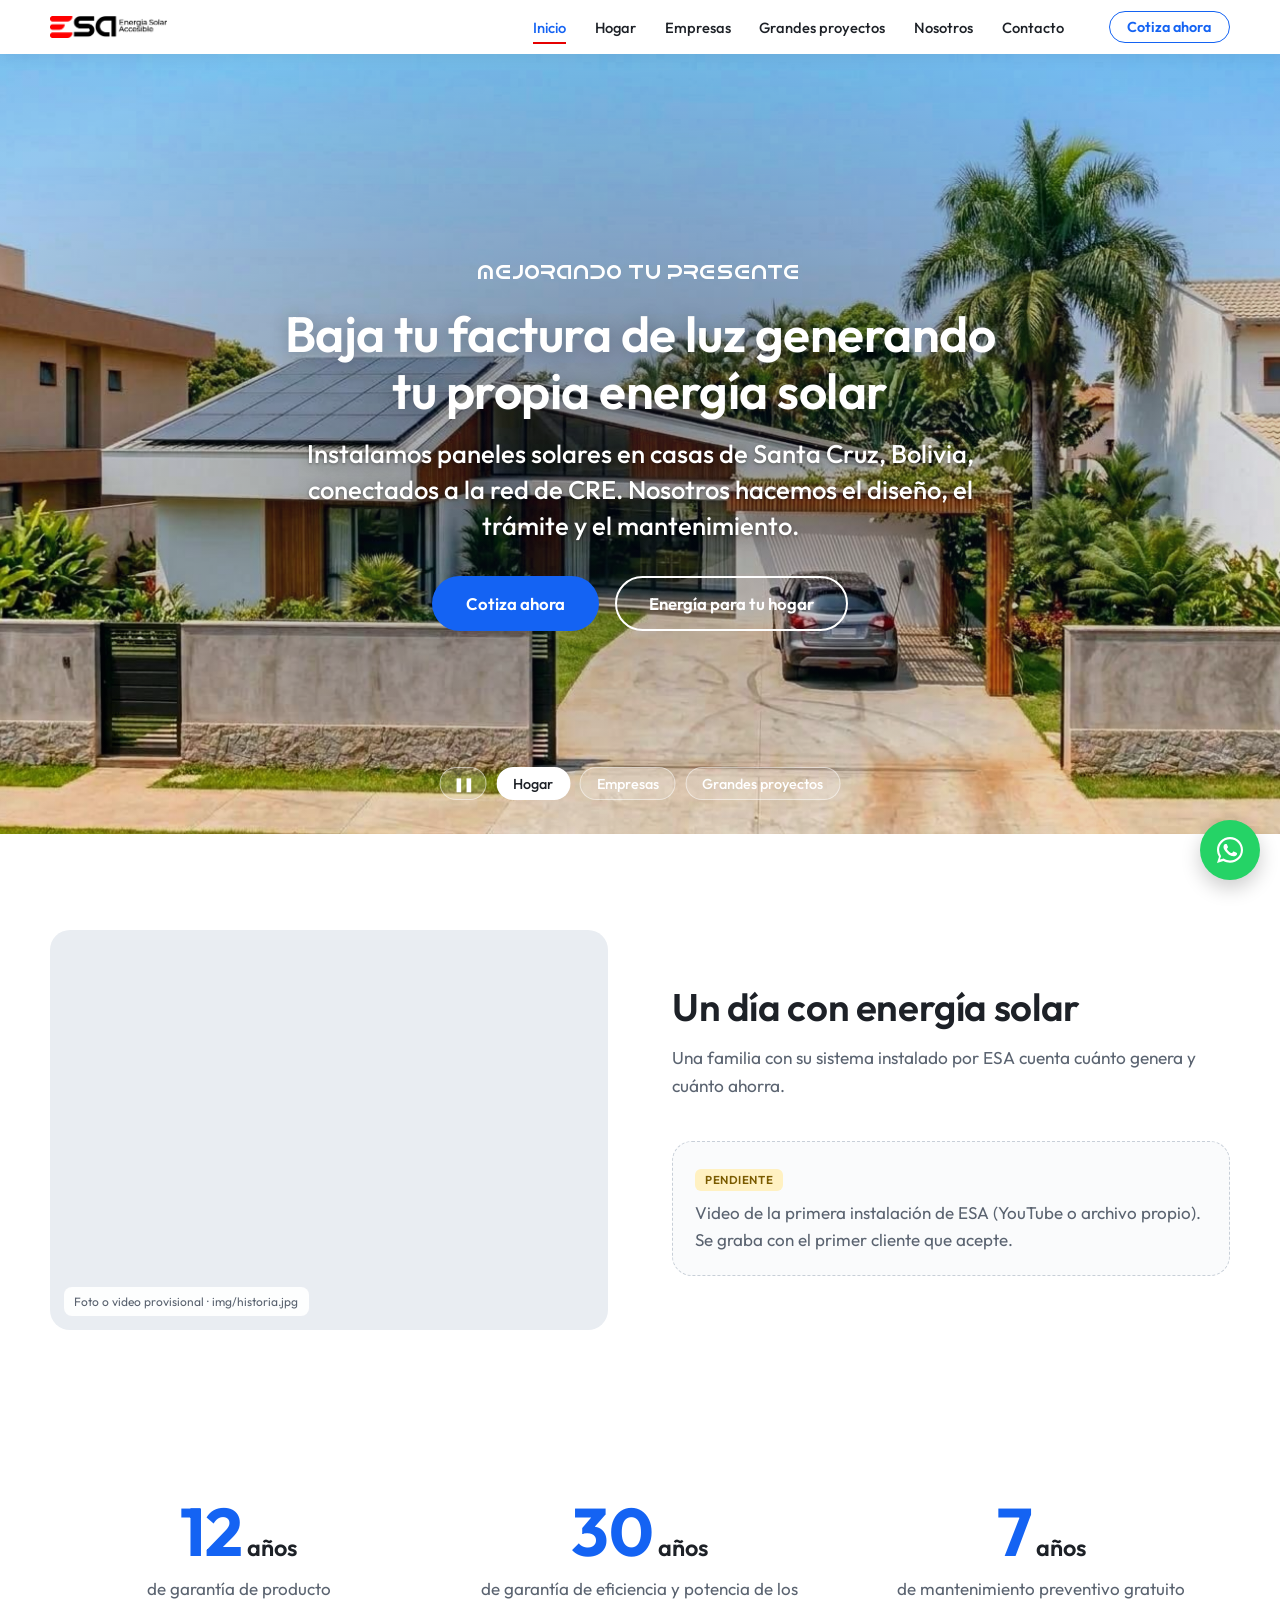
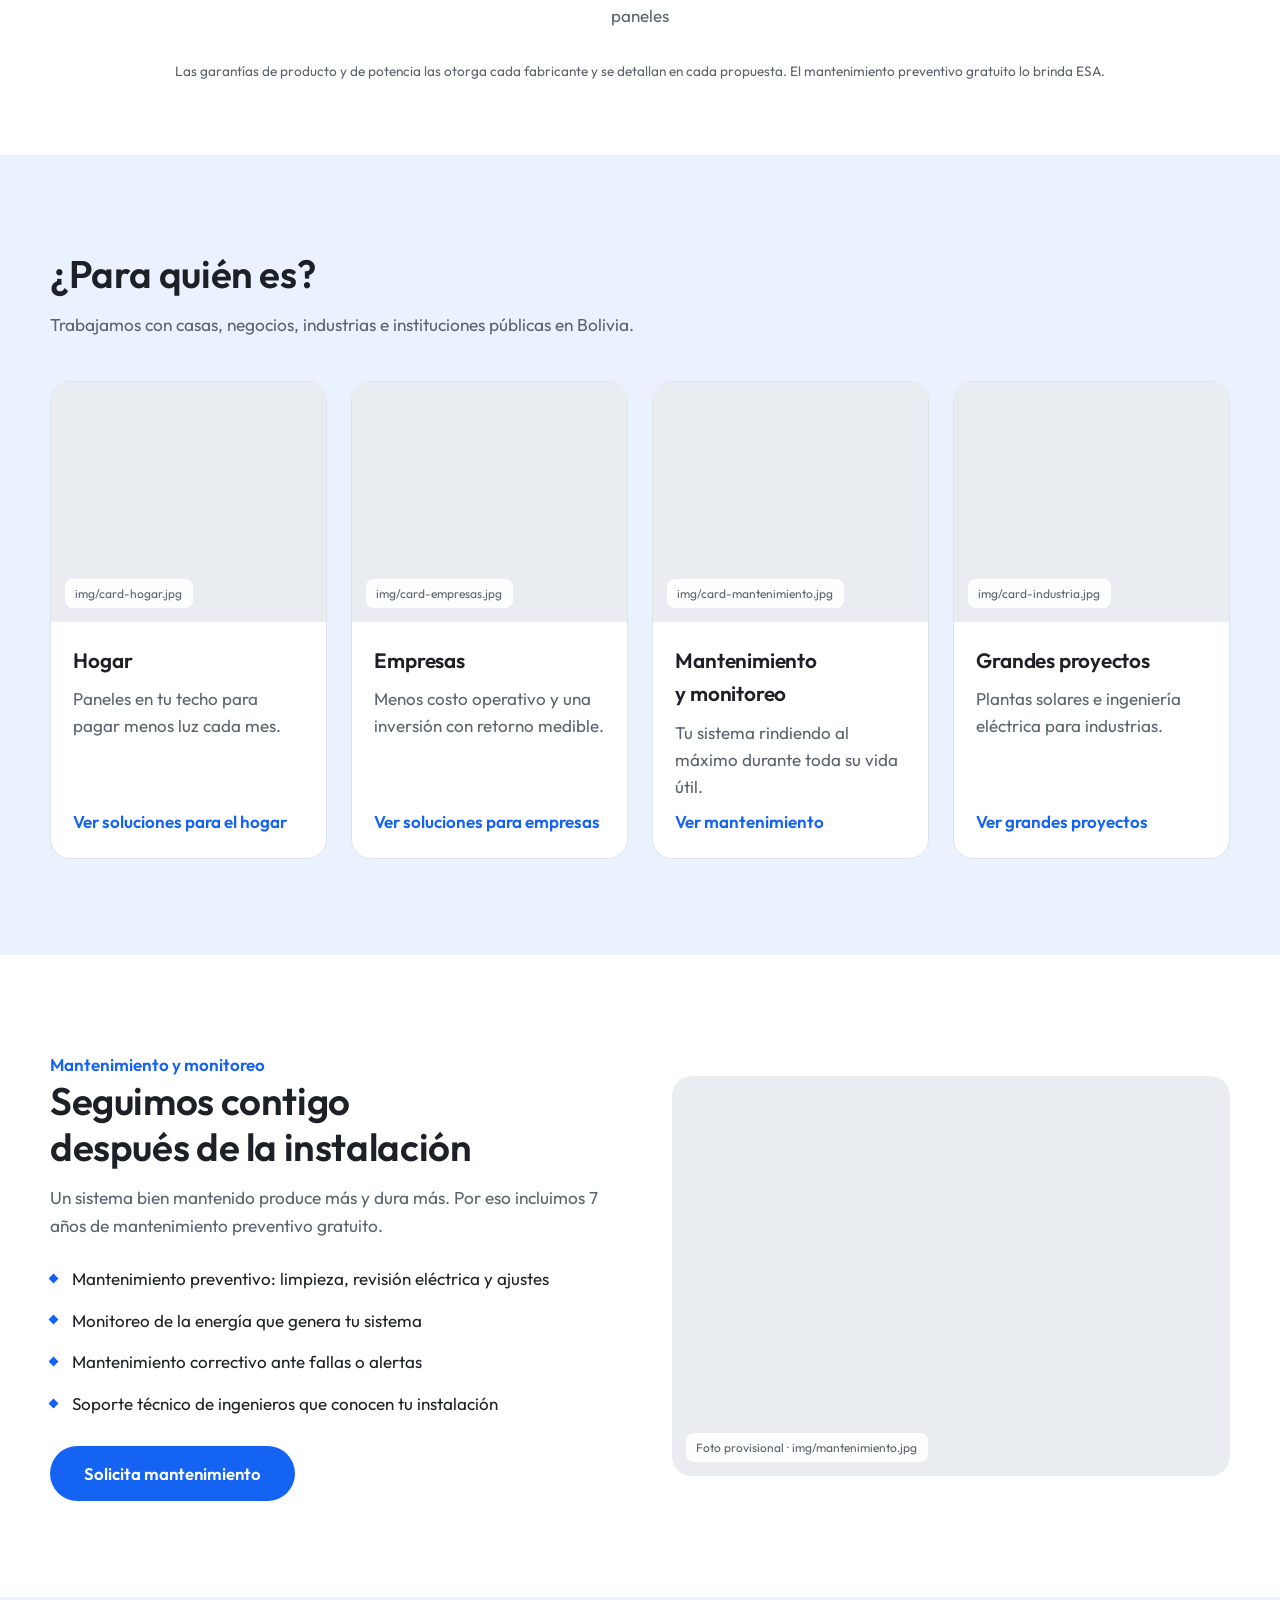
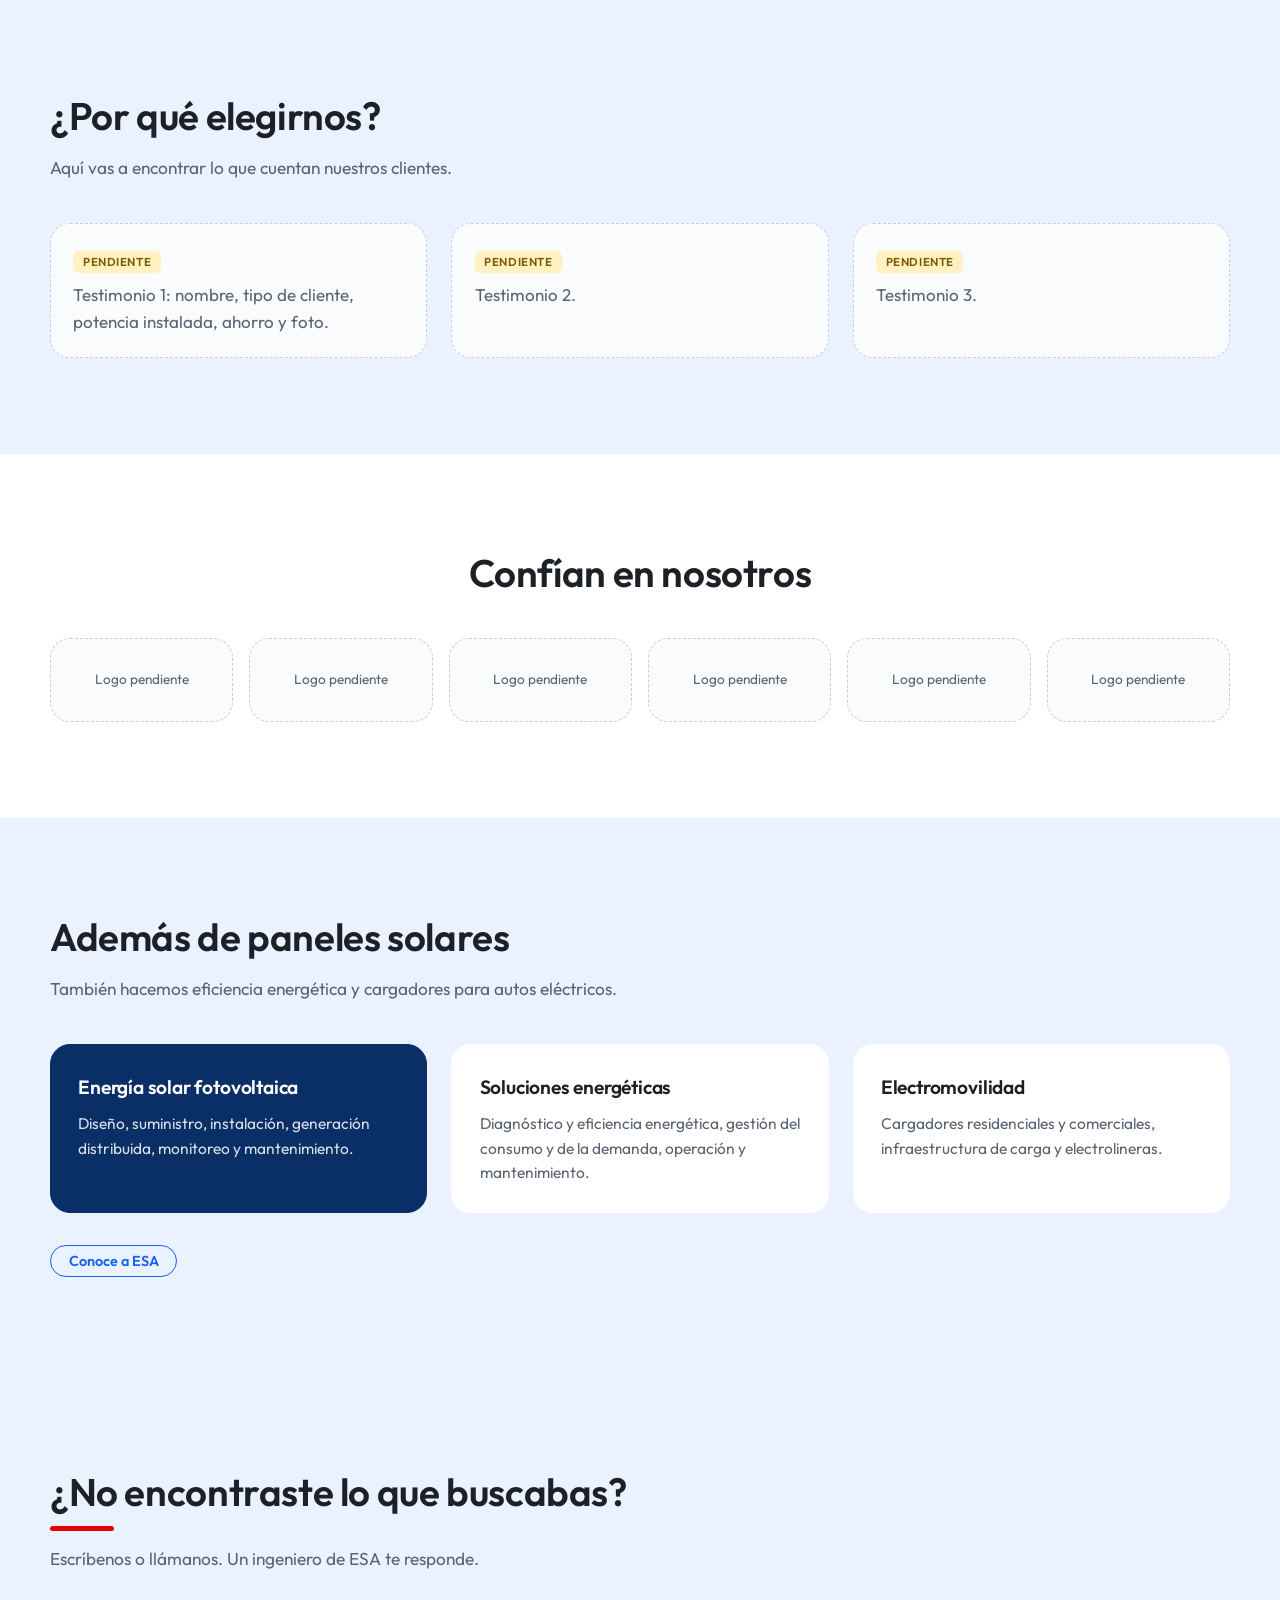
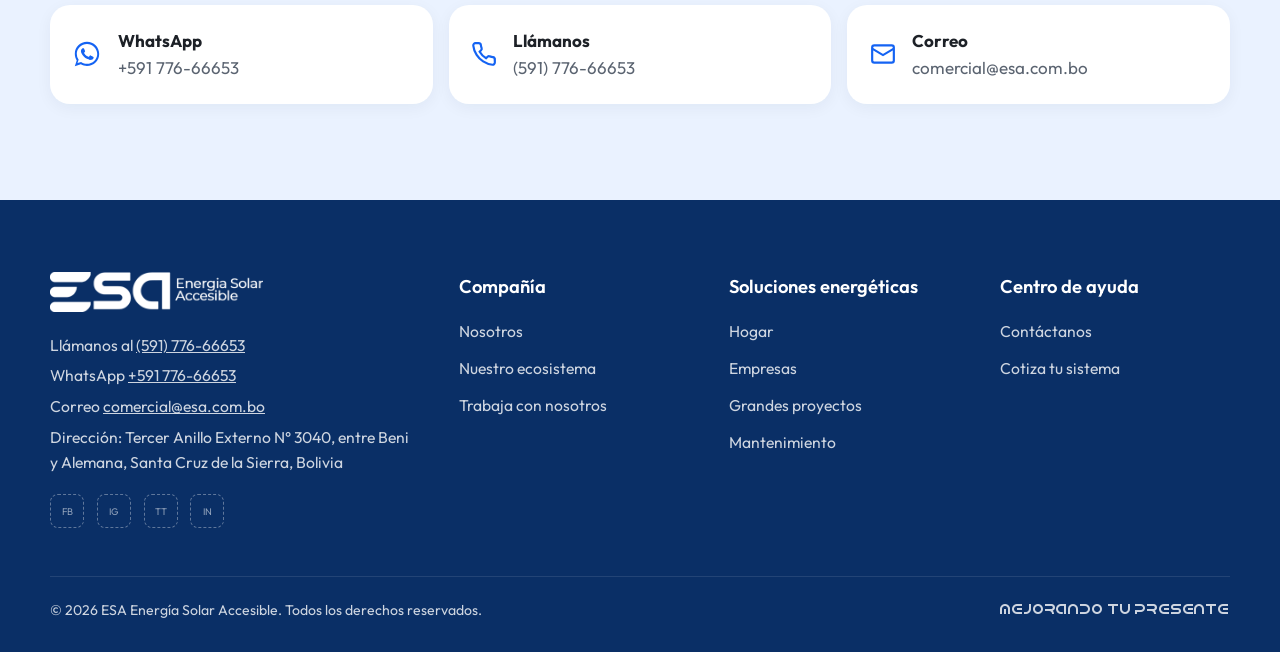
==== commit 4786a008: "Encabezado más bajo, foto de portada más viva, azul y fondos más intensos, pie azul de marca Co-Auth" ====
--- a/index.html
+++ b/index.html
@@ -115,7 +115,7 @@
 <a href="#contenido" class="saltar">Saltar al contenido</a>
 <header>
   <div class="wrap nav">
-    <a href="index.html" class="logo" translate="no"><img src="img/logo.png" alt="ESA Energía Solar Accesible, ir al inicio" width="139" height="26"></a>
+    <a href="index.html" class="logo" translate="no"><img src="img/logo.png" alt="ESA Energía Solar Accesible, ir al inicio" width="117" height="22"></a>
     <button class="burger" aria-label="Abrir menú" aria-expanded="false" aria-controls="menu">☰</button>
     <ul class="menu" id="menu">
       <li><a href="index.html" aria-current="page">Inicio</a></li>
--- a/css/esa.css
+++ b/css/esa.css
@@ -10,14 +10,14 @@
 :root{
   --tinta:#1D2127;     /* títulos y textos */
   --gris:#5A6370;      /* textos secundarios */
-  --azul:#1B5FD6;      /* botones, íconos y enlaces */
-  --azul-2:#164FB4;
+  --azul:#1463F3;      /* botones, íconos y enlaces */
+  --azul-2:#0F50CC;
   --azul-osc:#0A2F66;  /* azul del brochure */
   --rojo:#E60000;      /* rojo del logo: subrayado de títulos y menú activo */
-  --claro:#F1F4F7;     /* fondos suaves y pie de tarjetas */
+  --claro:#EAF2FF;     /* fondos suaves (celeste) y pie de tarjetas */
   --linea:#DFE4EA;
   --verde:#1F8F55;
-  --pie:#1C2230;       /* pie de página */
+  --pie:#0A2F66;       /* pie de página: azul del brochure */
   --radio:20px;
   --celeste:#fff;      /* alias para estilos en línea antiguos */
 }
@@ -36,7 +36,7 @@
 .fondo{background:var(--claro)}
 .kicker{display:inline-block;font-weight:600;color:var(--azul)}
 h1,h2,h3{font-weight:600;letter-spacing:-.01em;text-wrap:balance}
-[id]{scroll-margin-top:84px}
+[id]{scroll-margin-top:74px}
 html{-webkit-tap-highlight-color:rgba(27,95,214,.15)}
 a,button,input,select,textarea,label{touch-action:manipulation}
 h2{font-size:clamp(1.8rem,3.2vw,2.4rem);line-height:1.2;margin:0 0 .9rem}
@@ -50,7 +50,7 @@
 .btn{display:inline-flex;align-items:center;justify-content:center;gap:.5rem;font:600 1.05rem Outfit,sans-serif;padding:.95rem 2rem;border-radius:999px;border:2px solid transparent;cursor:pointer;transition:background .2s,color .2s}
 .btn-rojo,.btn-azul{background:var(--azul);color:#fff}.btn-rojo:hover,.btn-azul:hover{background:var(--azul-2)}
 .btn-linea{border-color:#fff;color:#fff}.btn-linea:hover{background:#fff;color:var(--tinta)}
-.btn-borde{border-color:var(--azul);color:var(--azul);padding:.45rem 1.2rem;font-size:.92rem;border-width:1.5px}.btn-borde:hover{background:var(--azul);color:#fff}
+.btn-borde{border-color:var(--azul);color:var(--azul);padding:.35rem 1.1rem;font-size:.9rem;border-width:1.5px}.btn-borde:hover{background:var(--azul);color:#fff}
 .acciones{display:flex;gap:1rem;flex-wrap:wrap;margin-top:2rem}
 .centro .acciones{justify-content:center}
 .ver{color:var(--azul);font-weight:600}
@@ -67,9 +67,9 @@
 
 /* Menú */
 header{position:sticky;top:0;z-index:50;background:#fff;box-shadow:0 2px 14px rgba(20,30,50,.07)}
-.nav{display:flex;align-items:center;justify-content:space-between;height:64px}
-.logo img{height:26px;width:auto}
-.menu{display:flex;align-items:center;gap:2rem;list-style:none;font-weight:500;font-size:.95rem}
+.nav{display:flex;align-items:center;justify-content:space-between;height:54px}
+.logo img{height:22px;width:auto}
+.menu{display:flex;align-items:center;gap:1.8rem;list-style:none;font-weight:500;font-size:.92rem}
 .menu a:not(.btn){padding:.35rem 0;border-bottom:2px solid transparent}
 .menu a:not(.btn):hover{color:var(--azul)}
 .menu a[aria-current="page"]{color:var(--azul);border-bottom-color:var(--rojo)}
@@ -78,18 +78,18 @@
 
 /* Portada: foto a todo el ancho, texto centrado */
 .portada,.slide{position:relative;color:#fff;text-align:center;--img:url("../img/hero.jpg");background:var(--img) center/cover no-repeat,#3A4250}
-.portada::after,.slide::after{content:"";position:absolute;inset:0;background:rgba(10,18,32,.42)}
+.portada::after,.slide::after{content:"";position:absolute;inset:0;background:radial-gradient(ellipse 60% 55% at 50% 48%,rgba(8,20,45,.42) 0%,rgba(8,20,45,.18) 70%,rgba(8,20,45,.08) 100%)}
 .portada{min-height:640px;display:flex;align-items:center;padding:110px 0 170px}
 .portada .wrap,.slide .wrap{position:relative;z-index:2}
 .portada h1,.slide h1,.slide h2{font-size:clamp(2.2rem,4.2vw,3.1rem);line-height:1.15;font-weight:600;max-width:820px;margin:0 auto 1.1rem;text-shadow:0 2px 18px rgba(0,0,0,.25)}
-.portada p,.slide p{font-size:clamp(1.15rem,2vw,1.65rem);font-weight:500;line-height:1.4;max-width:700px;margin-inline:auto;text-shadow:0 2px 14px rgba(0,0,0,.25)}
+.portada p,.slide p{font-size:clamp(1.15rem,2vw,1.65rem);font-weight:500;line-height:1.4;max-width:700px;margin-inline:auto;text-shadow:0 1px 3px rgba(0,0,0,.35),0 2px 16px rgba(0,0,0,.3)}
 .portada .acciones,.slide .acciones{justify-content:center}
 .portada .lema,.slide .lema{display:block;font-size:clamp(1rem,1.8vw,1.25rem);margin-bottom:1rem}
 .migas{font-size:.95rem;opacity:.9;margin-bottom:1rem}
 .migas a:hover{text-decoration:underline}
 
 /* Carrusel (Inicio) */
-.carrusel{position:relative;padding:0;height:min(780px,calc(100vh - 64px));min-height:600px;overflow:hidden;background:#3A4250}
+.carrusel{position:relative;padding:0;height:min(780px,calc(100vh - 54px));min-height:600px;overflow:hidden;background:#3A4250}
 .slide{position:absolute;inset:0;display:flex;align-items:center;opacity:0;visibility:hidden;transition:opacity .8s,visibility .8s}
 .slide.activa{opacity:1;visibility:visible}
 .puntos{position:absolute;z-index:4;left:50%;transform:translateX(-50%);bottom:34px;display:flex;gap:.6rem}
@@ -172,7 +172,7 @@
 .caja p{color:var(--gris);font-size:.97rem}
 .caja.oscura{background:var(--azul-osc);color:#fff;border-color:var(--azul-osc)}
 .caja.oscura h3{color:#fff}.caja.oscura p{color:rgba(255,255,255,.85)}
-.icono{width:46px;height:46px;border-radius:12px;background:#EEF3FB;color:var(--azul);display:grid;place-items:center;margin-bottom:1rem}
+.icono{width:46px;height:46px;border-radius:12px;background:#E1ECFF;color:var(--azul);display:grid;place-items:center;margin-bottom:1rem}
 
 /* Pasos */
 .pasos{counter-reset:p}
@@ -217,7 +217,7 @@
 
 .datos{list-style:none;display:grid;gap:1.1rem}
 .datos li{display:flex;gap:.9rem;align-items:flex-start}
-.datos .ic{width:44px;height:44px;flex:none;border-radius:12px;background:#EEF3FB;color:var(--azul);display:grid;place-items:center}
+.datos .ic{width:44px;height:44px;flex:none;border-radius:12px;background:#E1ECFF;color:var(--azul);display:grid;place-items:center}
 .datos a{color:var(--azul);font-weight:500}
 .mapa{border:0;width:100%;height:340px;border-radius:var(--radio);margin-top:2rem}
 
@@ -239,7 +239,7 @@
 /* Responsivo */
 @media (max-width:1300px){.flecha.izq{left:-12px}.flecha.der{right:-12px}}
 @media (max-width:1100px){
-  .menu{position:fixed;inset:64px 0 auto 0;background:#fff;flex-direction:column;align-items:flex-start;padding:1.2rem 16px 1.6rem;gap:1rem;box-shadow:0 12px 20px rgba(0,0,0,.08);display:none}
+  .menu{position:fixed;inset:54px 0 auto 0;background:#fff;flex-direction:column;align-items:flex-start;padding:1.2rem 16px 1.6rem;gap:1rem;box-shadow:0 12px 20px rgba(0,0,0,.08);display:none}
   .menu.abierto{display:flex}
   .menu li:last-child{margin-left:0}
   .burger{display:block}
@@ -264,6 +264,7 @@
   .pista,.pista.tres,.pista.dos{grid-auto-columns:85%}
   .flecha{display:none}
   .carrusel{min-height:620px}
+  .portada::after,.slide::after{background:linear-gradient(180deg,rgba(8,20,45,.25) 0%,rgba(8,20,45,.5) 45%,rgba(8,20,45,.45) 100%)}
 }
 .producto .img{--img:none;background:var(--img) center/contain no-repeat;background-origin:content-box}
 .producto .img.ok svg{display:none}
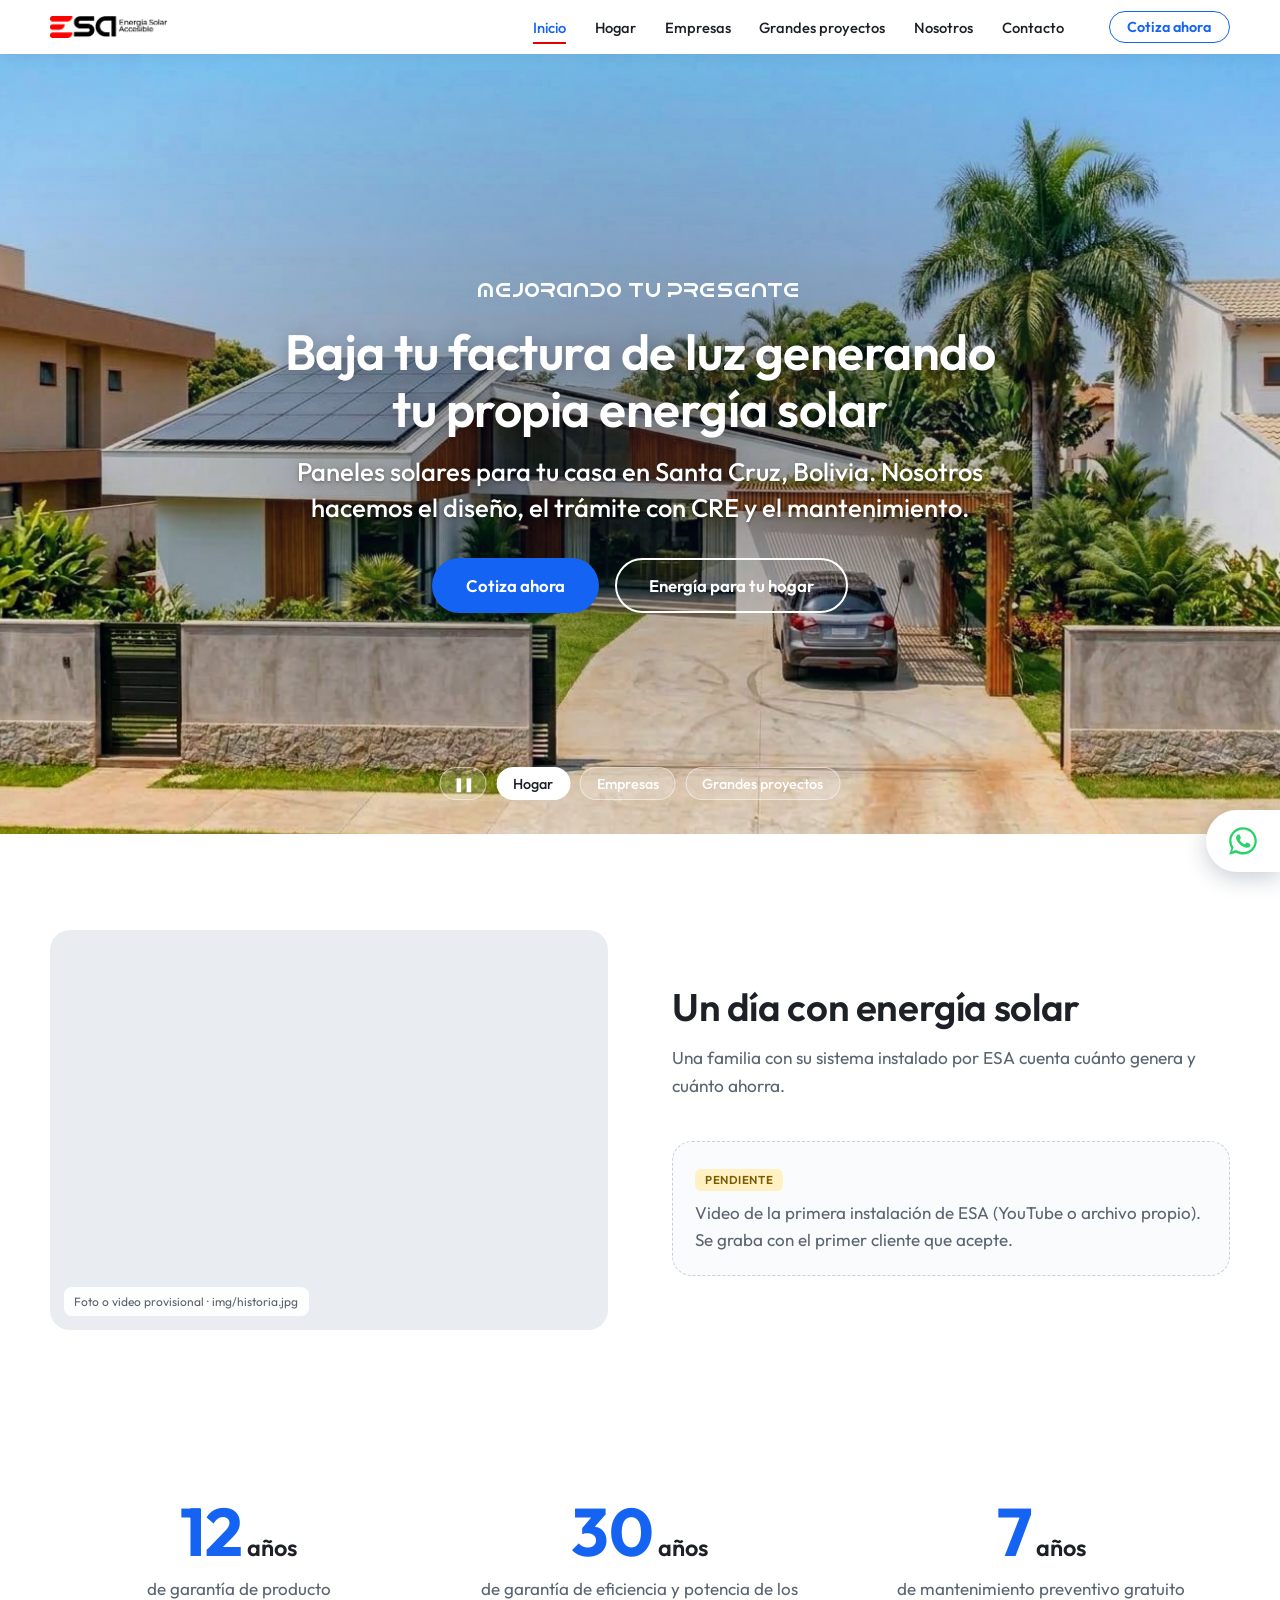
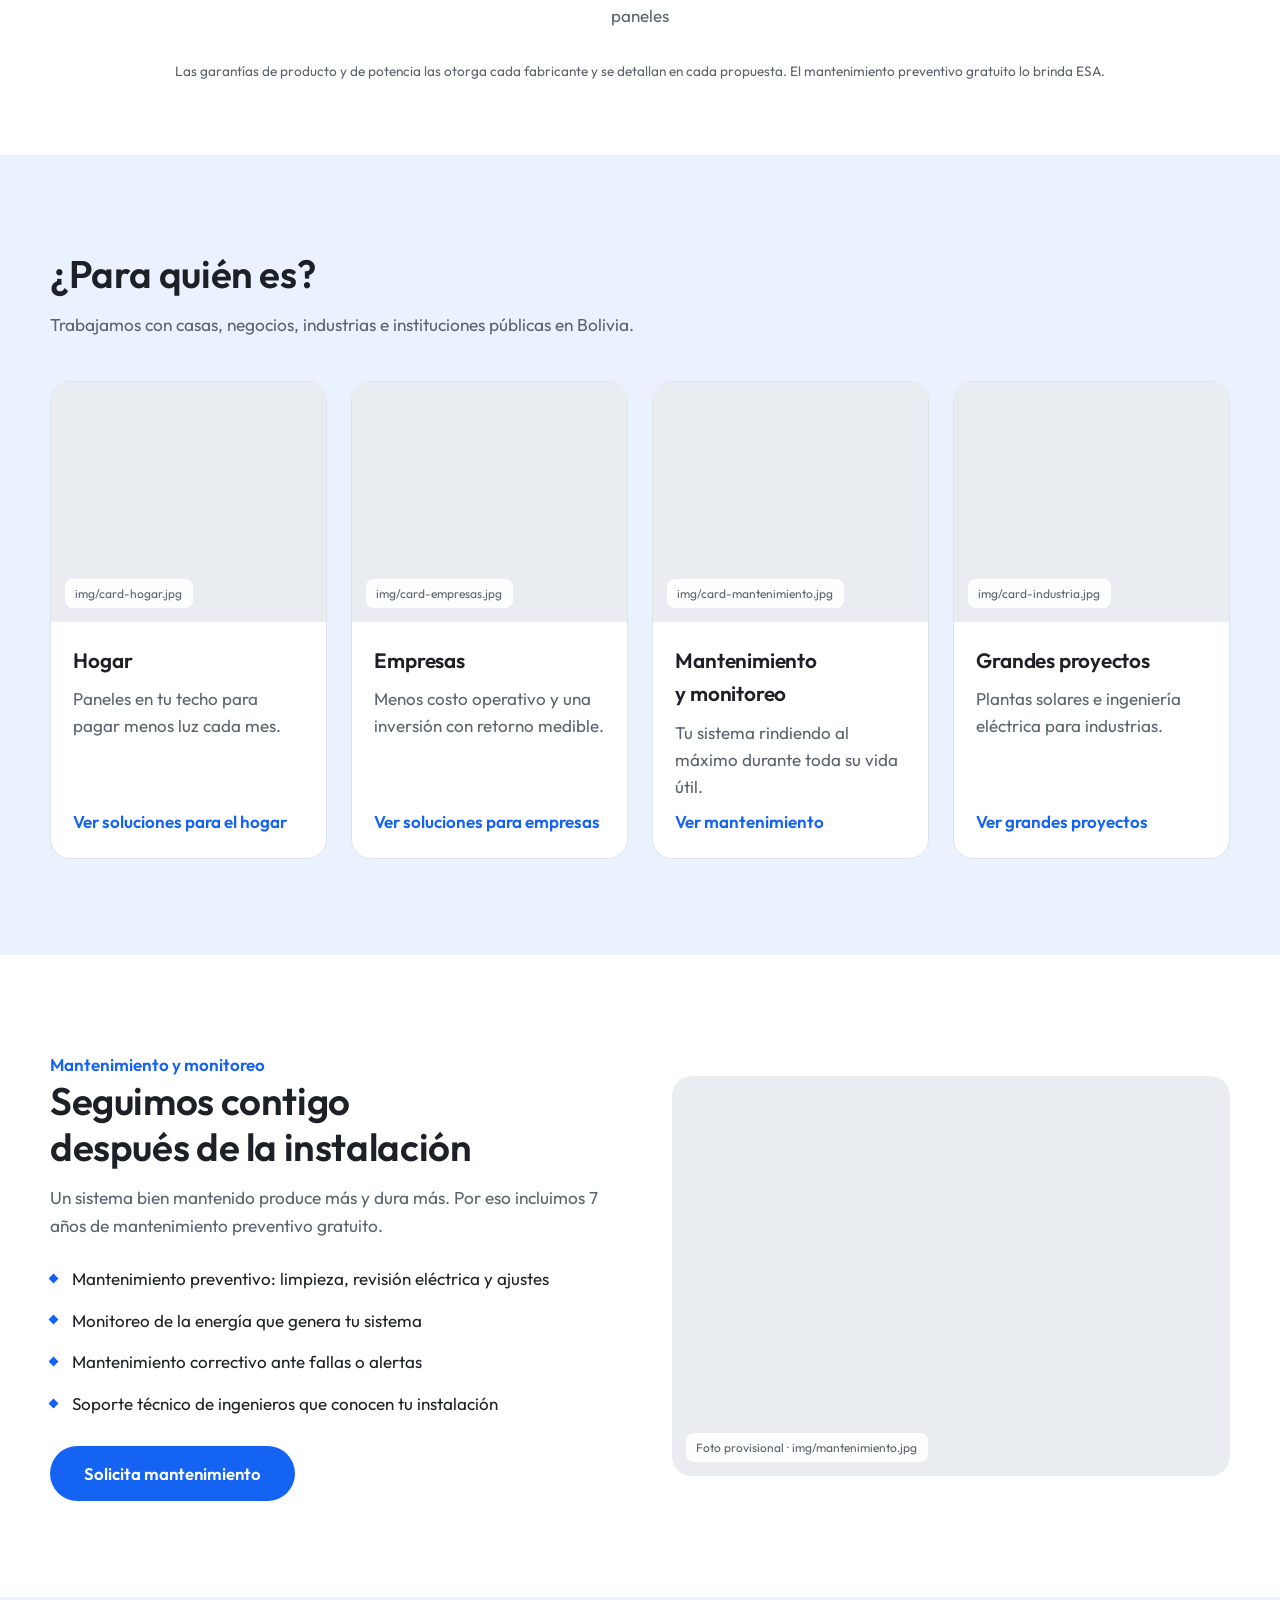
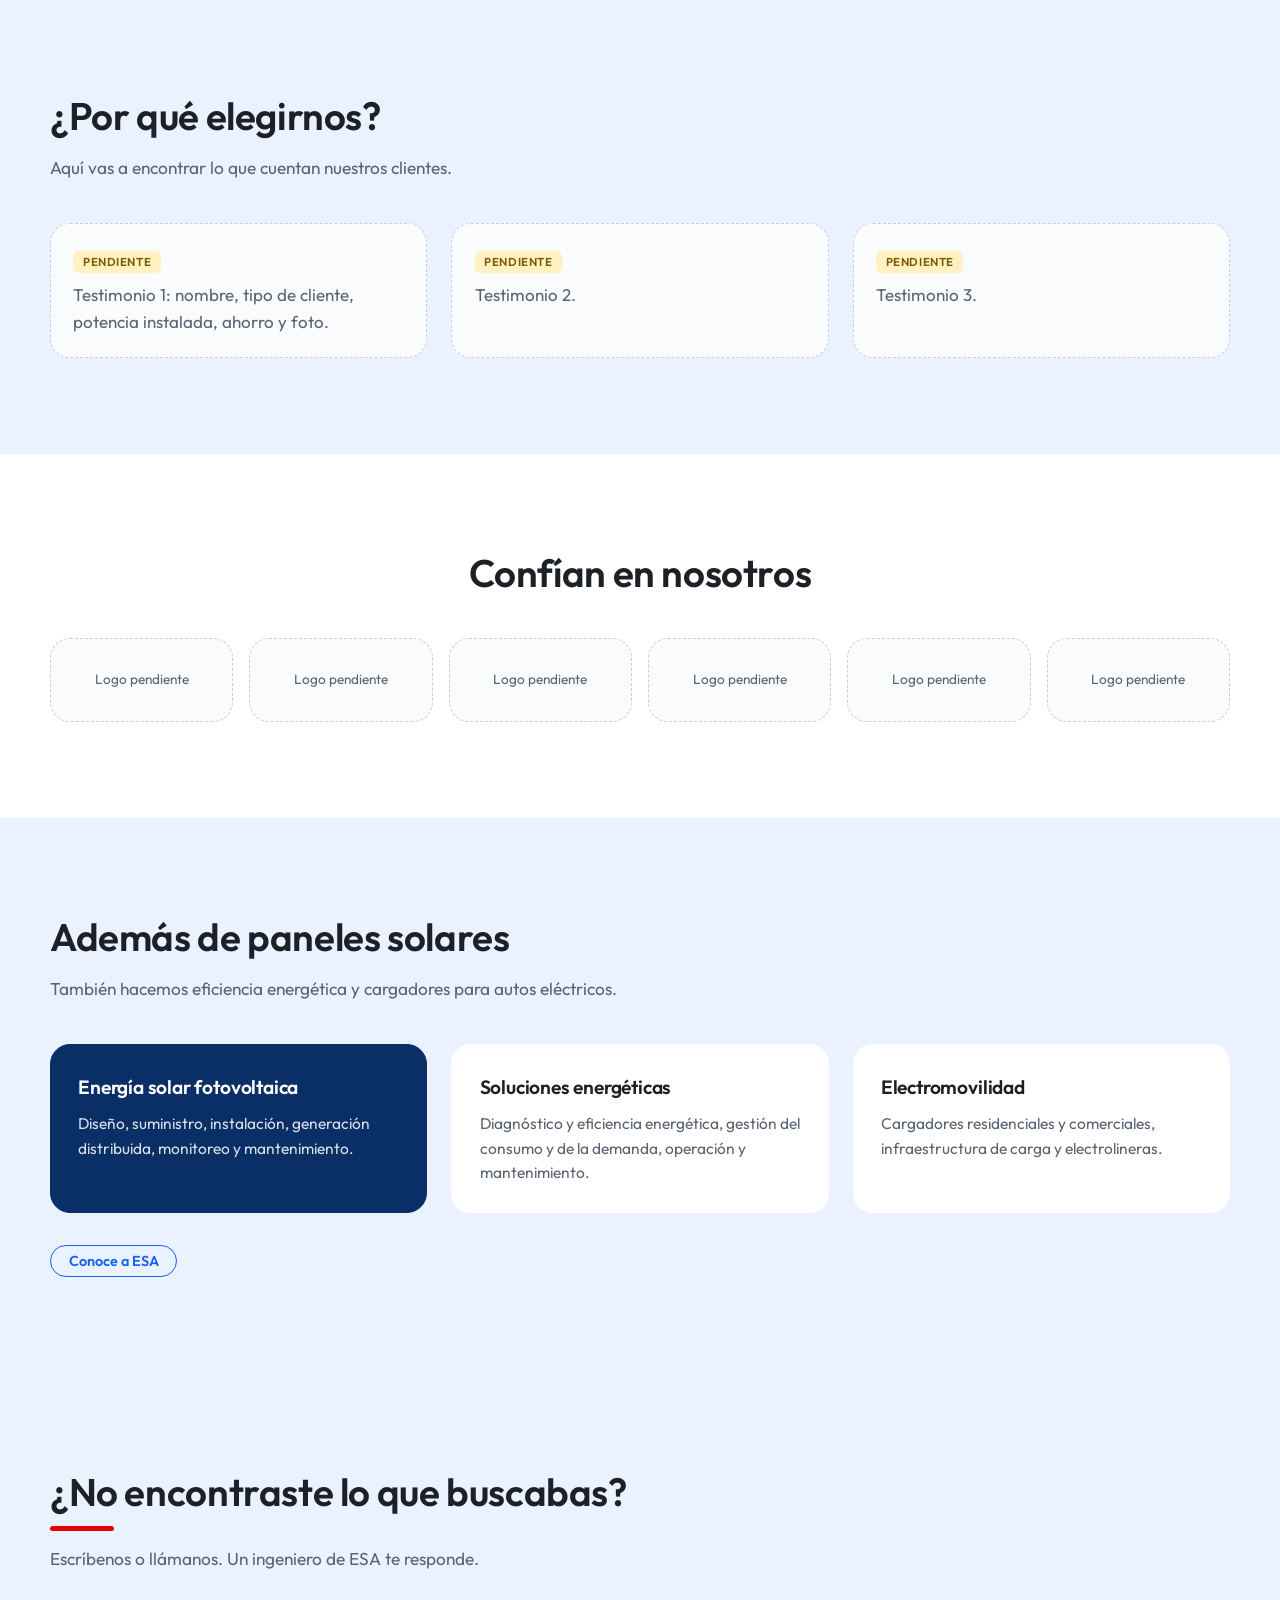
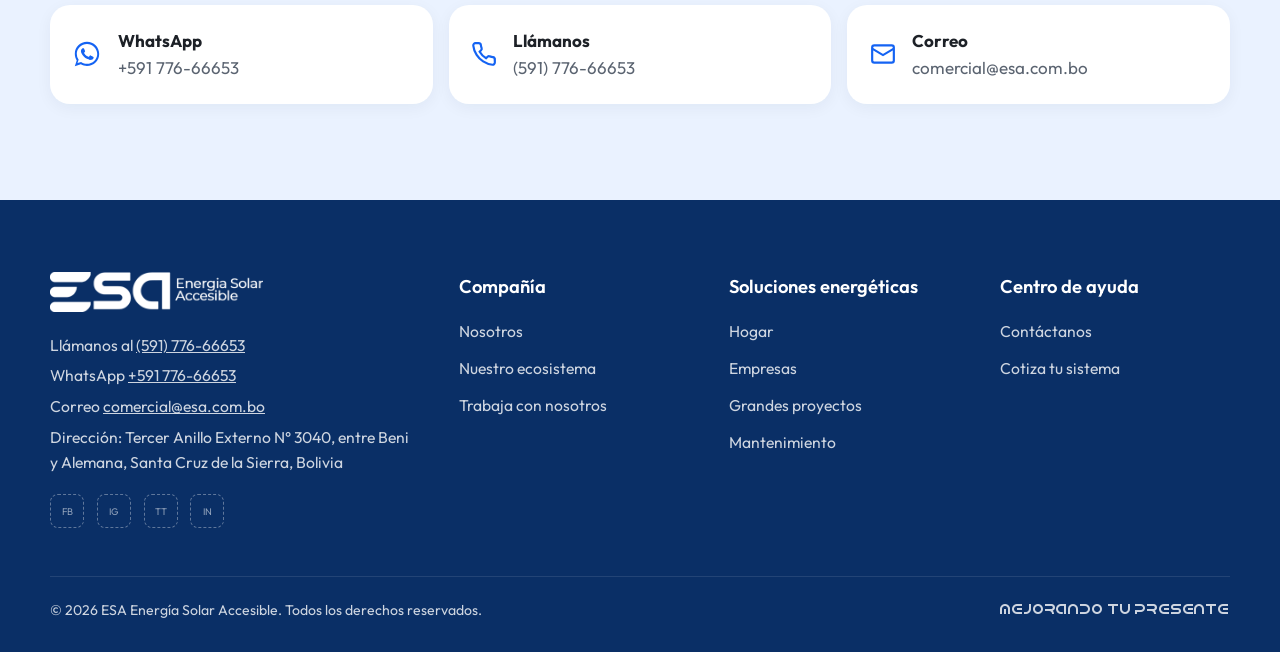
==== commit c74afa09: "Celular estilo Copec: logo más grande, franja azul de atención, portada con título grande y WhatsApp" ====
--- a/index.html
+++ b/index.html
@@ -128,6 +128,11 @@
     </ul>
   </div>
 </header>
+<div class="franja-atencion">
+  <p>Escríbenos o llámanos: te responde un ingeniero de ESA.</p>
+  <a class="pastilla" href="tel:+59177666653"><svg width="18" height="18" viewBox="0 0 24 24" fill="none" stroke="currentColor" stroke-width="2" aria-hidden="true"><path d="M22 16.9v3a2 2 0 0 1-2.2 2 19.8 19.8 0 0 1-8.6-3.1 19.5 19.5 0 0 1-6-6A19.8 19.8 0 0 1 2.1 4.2 2 2 0 0 1 4.1 2h3a2 2 0 0 1 2 1.7c.1 1 .4 1.9.7 2.8a2 2 0 0 1-.5 2.1L8 9.9a16 16 0 0 0 6 6l1.3-1.3a2 2 0 0 1 2.1-.4c.9.3 1.8.6 2.8.7a2 2 0 0 1 1.7 2z"/></svg>Llámanos al 776-66653</a>
+  <a class="pastilla js-wa" href="#"><svg width="18" height="18" viewBox="0 0 32 32" fill="currentColor" aria-hidden="true"><path d="M16 3C8.8 3 3 8.7 3 15.8c0 2.5.7 4.9 2 7L3 29l6.4-2c2 1.1 4.3 1.7 6.6 1.7 7.2 0 13-5.7 13-12.8S23.2 3 16 3zm0 23.4c-2.1 0-4.1-.6-5.9-1.7l-.4-.3-3.8 1.2 1.2-3.7-.3-.4a10.5 10.5 0 0 1-1.7-5.7C5.1 10 10 5.2 16 5.2S26.9 10 26.9 15.9 22 26.4 16 26.4zm6-7.8c-.3-.2-1.9-1-2.2-1.1-.3-.1-.5-.2-.7.2l-1 1.2c-.2.2-.4.2-.7.1-.3-.2-1.4-.5-2.6-1.6-1-.9-1.6-1.9-1.8-2.2-.2-.3 0-.5.1-.7l.5-.6.3-.5c.1-.2 0-.4 0-.6l-1-2.4c-.3-.6-.5-.5-.7-.5h-.6c-.2 0-.6.1-.9.4-.3.3-1.2 1.1-1.2 2.7s1.2 3.2 1.4 3.4c.2.2 2.4 3.6 5.7 5 .8.3 1.4.5 1.9.7.8.3 1.5.2 2.1.1.6-.1 1.9-.8 2.2-1.5.3-.7.3-1.4.2-1.5-.1-.2-.3-.3-.6-.4z"/></svg>WhatsApp +591 776-66653</a>
+</div>
 
 <main id="contenido">
 <!-- Portada en carrusel: 3 diapositivas -->
@@ -136,7 +141,7 @@
     <div class="wrap">
       <span class="lema">MEJORANDO TU PRESENTE</span>
       <h1>Baja tu factura de luz generando tu propia energía solar</h1>
-      <p>Instalamos paneles solares en casas de Santa Cruz, Bolivia, conectados a la red de CRE. Nosotros hacemos el diseño, el trámite y el mantenimiento.</p>
+      <p>Paneles solares para tu casa en Santa Cruz, Bolivia. Nosotros hacemos el diseño, el trámite con CRE y el mantenimiento.</p>
       <div class="acciones"><a href="hogar.html#cotizar" class="btn btn-rojo">Cotiza ahora</a><a href="hogar.html" class="btn btn-linea">Energía para tu hogar</a></div>
     </div>
   </div>
@@ -305,7 +310,7 @@
   </div>
 </footer>
 
-<a href="#" class="wa js-wa" aria-label="Escríbenos por WhatsApp" style="color:#fff"><svg width="32" height="32" viewBox="0 0 32 32" fill="currentColor" aria-hidden="true"><path d="M16 3C8.8 3 3 8.7 3 15.8c0 2.5.7 4.9 2 7L3 29l6.4-2c2 1.1 4.3 1.7 6.6 1.7 7.2 0 13-5.7 13-12.8S23.2 3 16 3zm0 23.4c-2.1 0-4.1-.6-5.9-1.7l-.4-.3-3.8 1.2 1.2-3.7-.3-.4a10.5 10.5 0 0 1-1.7-5.7C5.1 10 10 5.2 16 5.2S26.9 10 26.9 15.9 22 26.4 16 26.4zm6-7.8c-.3-.2-1.9-1-2.2-1.1-.3-.1-.5-.2-.7.2l-1 1.2c-.2.2-.4.2-.7.1-.3-.2-1.4-.5-2.6-1.6-1-.9-1.6-1.9-1.8-2.2-.2-.3 0-.5.1-.7l.5-.6.3-.5c.1-.2 0-.4 0-.6l-1-2.4c-.3-.6-.5-.5-.7-.5h-.6c-.2 0-.6.1-.9.4-.3.3-1.2 1.1-1.2 2.7s1.2 3.2 1.4 3.4c.2.2 2.4 3.6 5.7 5 .8.3 1.4.5 1.9.7.8.3 1.5.2 2.1.1.6-.1 1.9-.8 2.2-1.5.3-.7.3-1.4.2-1.5-.1-.2-.3-.3-.6-.4z"/></svg></a>
+<a href="#" class="wa js-wa" aria-label="Escríbenos por WhatsApp"><svg width="34" height="34" viewBox="0 0 32 32" fill="currentColor" aria-hidden="true"><path d="M16 3C8.8 3 3 8.7 3 15.8c0 2.5.7 4.9 2 7L3 29l6.4-2c2 1.1 4.3 1.7 6.6 1.7 7.2 0 13-5.7 13-12.8S23.2 3 16 3zm0 23.4c-2.1 0-4.1-.6-5.9-1.7l-.4-.3-3.8 1.2 1.2-3.7-.3-.4a10.5 10.5 0 0 1-1.7-5.7C5.1 10 10 5.2 16 5.2S26.9 10 26.9 15.9 22 26.4 16 26.4zm6-7.8c-.3-.2-1.9-1-2.2-1.1-.3-.1-.5-.2-.7.2l-1 1.2c-.2.2-.4.2-.7.1-.3-.2-1.4-.5-2.6-1.6-1-.9-1.6-1.9-1.8-2.2-.2-.3 0-.5.1-.7l.5-.6.3-.5c.1-.2 0-.4 0-.6l-1-2.4c-.3-.6-.5-.5-.7-.5h-.6c-.2 0-.6.1-.9.4-.3.3-1.2 1.1-1.2 2.7s1.2 3.2 1.4 3.4c.2.2 2.4 3.6 5.7 5 .8.3 1.4.5 1.9.7.8.3 1.5.2 2.1.1.6-.1 1.9-.8 2.2-1.5.3-.7.3-1.4.2-1.5-.1-.2-.3-.3-.6-.4z"/></svg></a>
 <script src="js/esa.js"></script>
 </body>
 </html>
--- a/css/esa.css
+++ b/css/esa.css
@@ -233,8 +233,12 @@
 .redes span{width:34px;height:34px;border:1.5px dashed rgba(255,255,255,.35);border-radius:8px;display:grid;place-items:center;font-size:.6rem;color:rgba(255,255,255,.55)}
 .legal{border-top:1px solid rgba(255,255,255,.1);margin-top:48px;padding-top:22px;display:flex;justify-content:space-between;flex-wrap:wrap;gap:8px;font-size:.88rem}
 
-/* WhatsApp flotante */
-.wa{position:fixed;right:calc(20px + env(safe-area-inset-right));bottom:calc(20px + env(safe-area-inset-bottom));z-index:60;width:60px;height:60px;border-radius:50%;background:#25D366;display:grid;place-items:center;box-shadow:0 8px 20px rgba(0,0,0,.2)}
+/* WhatsApp flotante: pestaña blanca pegada al borde derecho */
+.wa{position:fixed;right:0;bottom:calc(28px + env(safe-area-inset-bottom));z-index:60;width:74px;height:62px;padding-right:env(safe-area-inset-right);border-radius:999px 0 0 999px;background:#fff;color:#25D366;display:grid;place-items:center;box-shadow:0 6px 22px rgba(10,30,60,.22)}
+.wa:hover{color:#1DA851}
+
+/* Franja de atención: solo en celular, debajo del menú */
+.franja-atencion{display:none}
 
 /* Responsivo */
 @media (max-width:1300px){.flecha.izq{left:-12px}.flecha.der{right:-12px}}
@@ -256,6 +260,20 @@
 }
 @media (max-width:600px){
   body{font-size:16px}
+  .nav{height:62px}
+  .logo img{height:30px}
+  .menu{inset:62px 0 auto 0}
+  .burger{font-size:2rem}
+  .franja-atencion{display:flex;flex-direction:column;align-items:center;gap:.6rem;background:linear-gradient(90deg,#0F5CF0,#3F86FF);color:#fff;padding:.9rem 16px 1rem;text-align:center}
+  .franja-atencion p{font-size:.95rem;font-weight:500}
+  .pastilla{display:inline-flex;align-items:center;gap:.5rem;background:rgba(255,255,255,.16);border:1px solid rgba(255,255,255,.28);border-radius:999px;padding:.45rem 1.2rem;font-weight:600;font-size:1rem}
+  .pastilla svg{flex:none}
+  .pastilla.js-wa{background:rgba(37,211,102,.22);border-color:rgba(37,211,102,.55)}
+  .carrusel{height:auto;min-height:640px}
+  .slide h1,.slide h2,.portada h1{font-size:2.55rem;line-height:1.1}
+  .slide p,.portada p{font-size:1.3rem;line-height:1.35}
+  .slide .lema{font-size:.95rem}
+  .slide .btn-linea{display:none}
   section{padding:64px 0}
   .g3,.g4,.g5,.canales,.form,.pie{grid-template-columns:1fr}
   .foto{min-height:260px}
@@ -263,7 +281,7 @@
   .beneficios-sobre{margin-top:-100px}
   .pista,.pista.tres,.pista.dos{grid-auto-columns:85%}
   .flecha{display:none}
-  .carrusel{min-height:620px}
+
   .portada::after,.slide::after{background:linear-gradient(180deg,rgba(8,20,45,.25) 0%,rgba(8,20,45,.5) 45%,rgba(8,20,45,.45) 100%)}
 }
 .producto .img{--img:none;background:var(--img) center/contain no-repeat;background-origin:content-box}
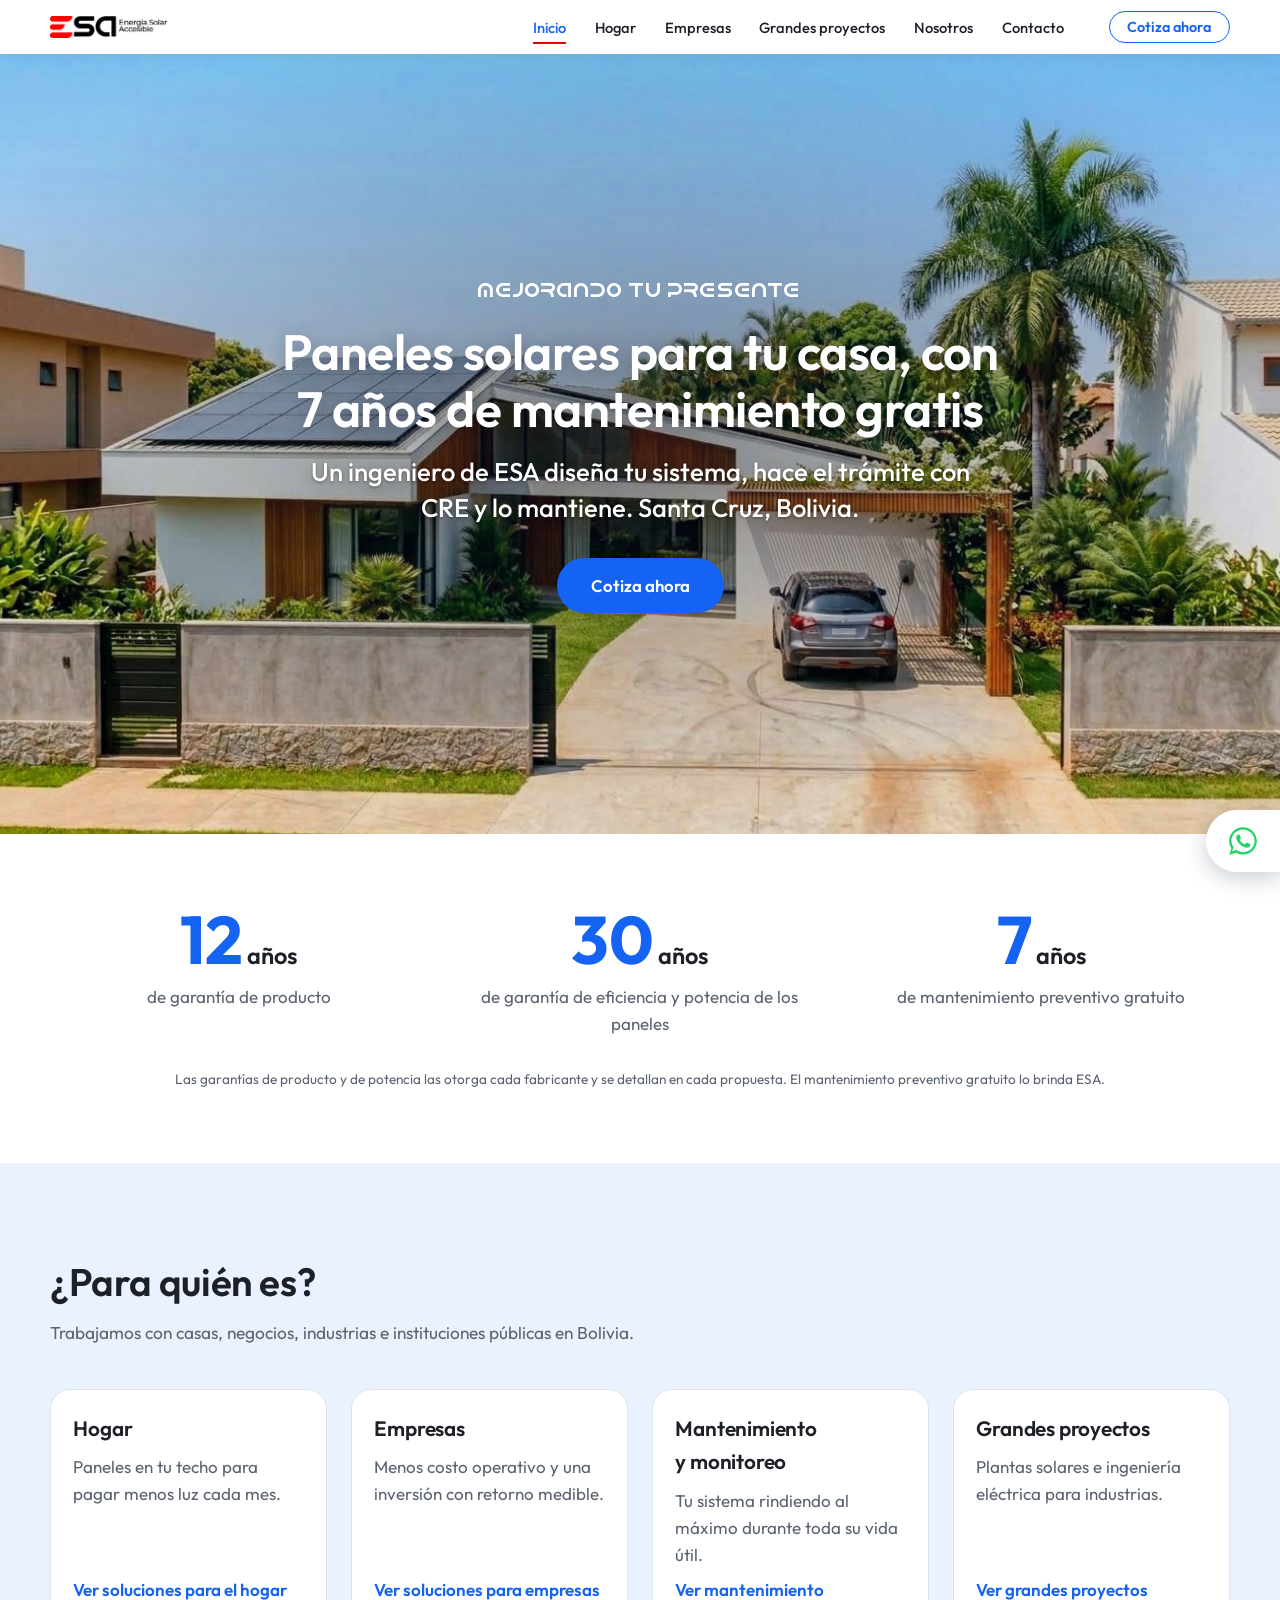
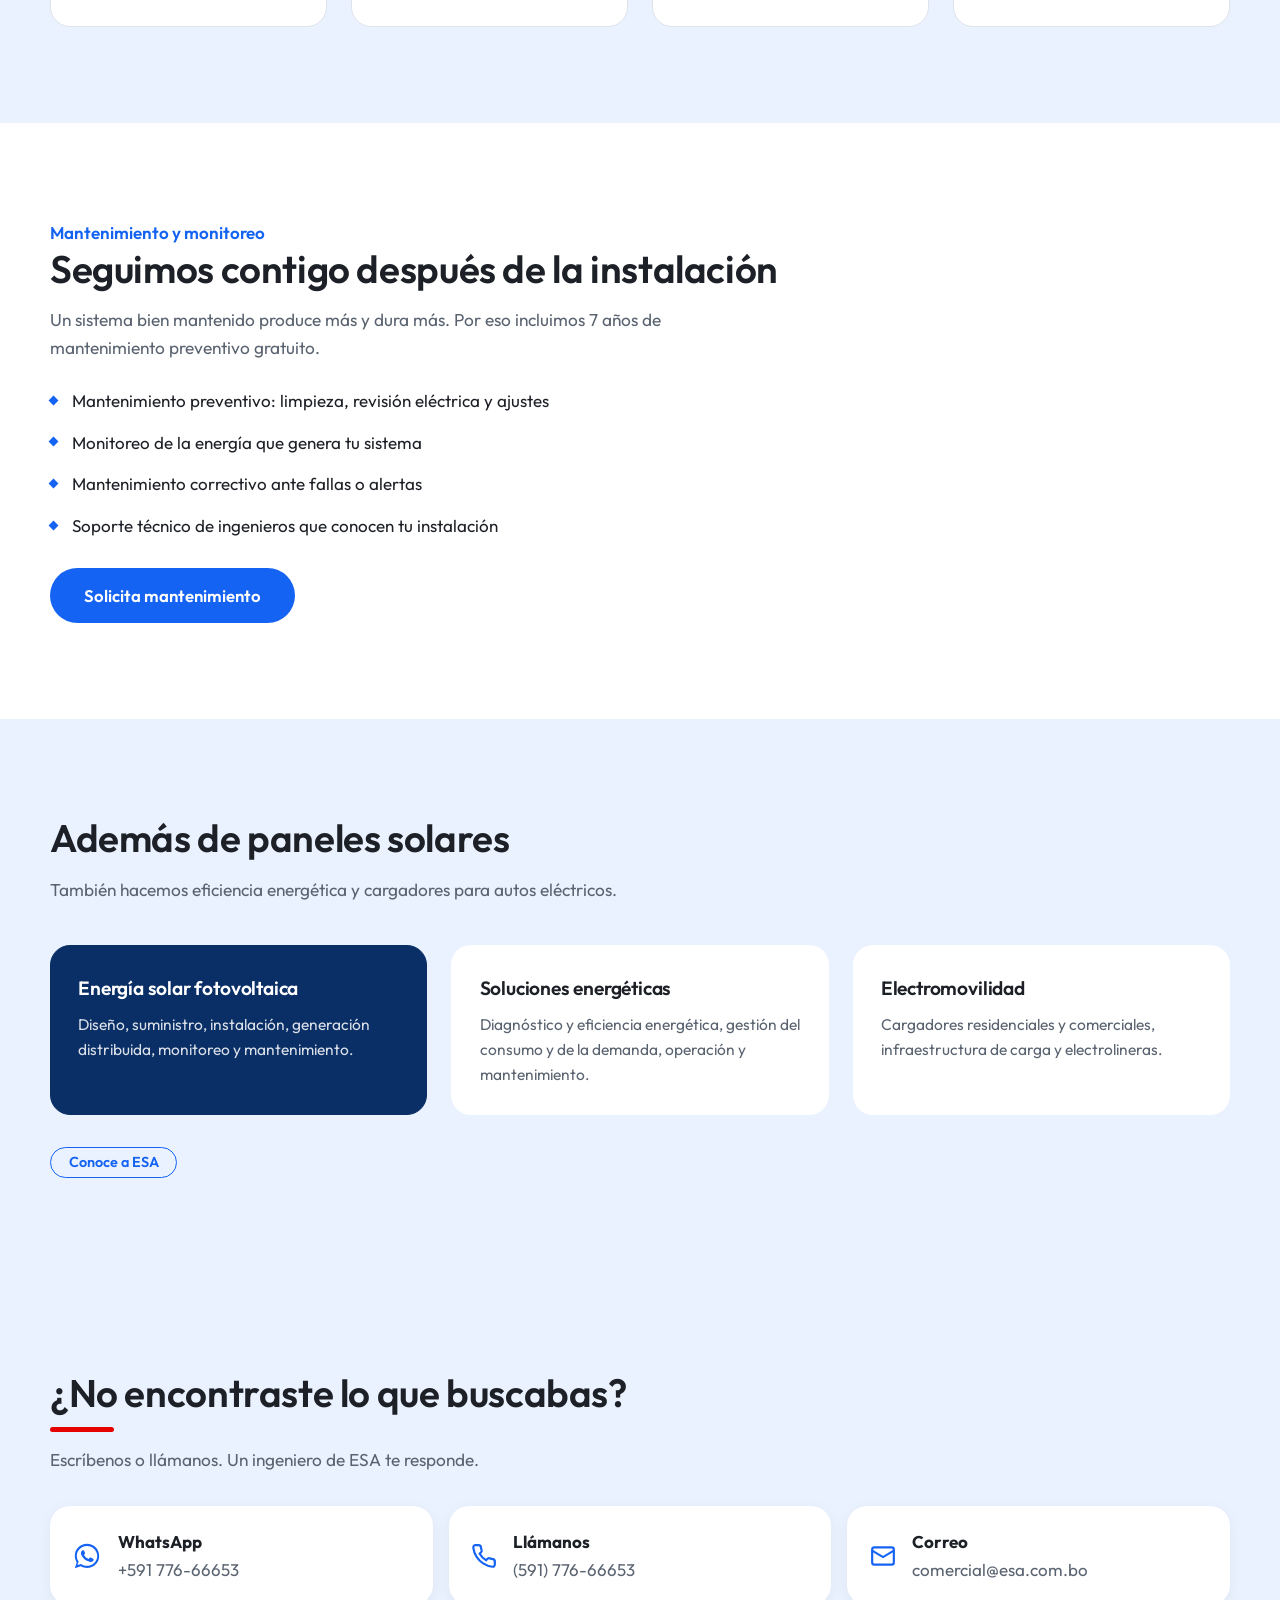
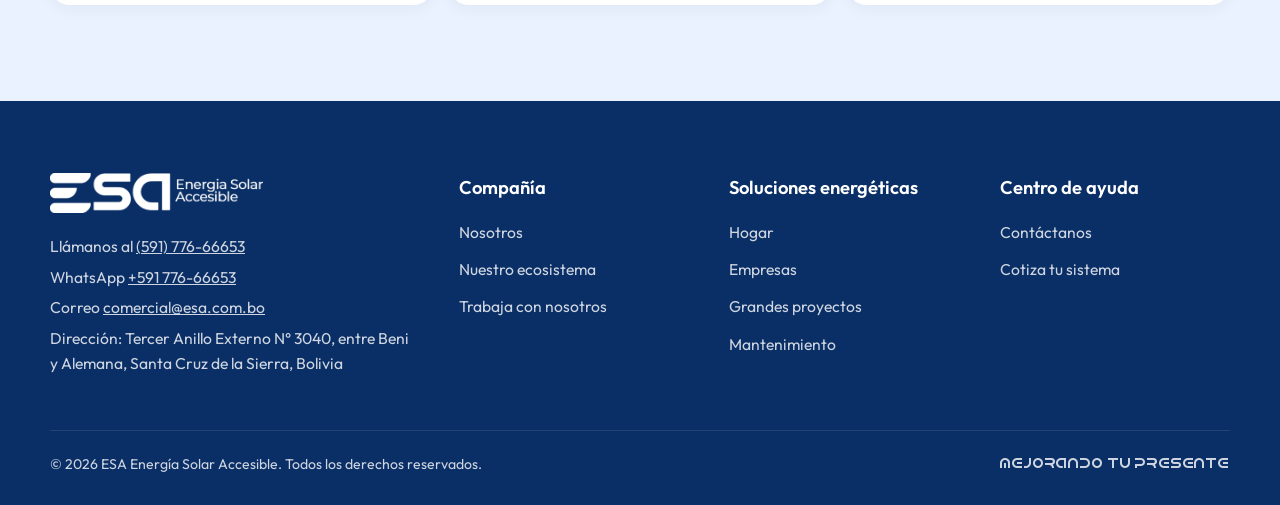
==== commit 65c5f95f: "Revisión aplicada: web pública sin bloques pendientes, portada con diferencial, accesibilidad táctil" ====
--- a/index.html
+++ b/index.html
@@ -23,7 +23,7 @@
 <link rel="preload" href="fonts/android.woff2" as="font" type="font/woff2" crossorigin>
 <link rel="preload" href="fonts/outfit-latin-600-normal.woff2" as="font" type="font/woff2" crossorigin>
 <link rel="preload" href="img/hero.jpg" as="image" fetchpriority="high">
-<link rel="stylesheet" href="css/esa.css">
+<link rel="stylesheet" href="css/esa.css?v=28bcacbd">
 <script type="application/ld+json">
 {
  "@context": "https://schema.org",
@@ -136,146 +136,91 @@
 
 <main id="contenido">
 <!-- Portada en carrusel: 3 diapositivas -->
-<section class="carrusel" aria-roledescription="carrusel" aria-label="Soluciones de ESA">
-  <div class="slide activa" data-foto="img/hero.jpg">
-    <div class="wrap">
-      <span class="lema">MEJORANDO TU PRESENTE</span>
-      <h1>Baja tu factura de luz generando tu propia energía solar</h1>
-      <p>Paneles solares para tu casa en Santa Cruz, Bolivia. Nosotros hacemos el diseño, el trámite con CRE y el mantenimiento.</p>
-      <div class="acciones"><a href="hogar.html#cotizar" class="btn btn-rojo">Cotiza ahora</a><a href="hogar.html" class="btn btn-linea">Energía para tu hogar</a></div>
-    </div>
-  </div>
-  <div class="slide" data-foto="img/inicio-empresas.jpg">
-    <div class="wrap">
-      <span class="lema">MEJORANDO TU PRESENTE</span>
-      <h2>Reducimos los costos de energía de tu empresa</h2>
-      <p>El techo de tu negocio puede producir parte de la electricidad que hoy pagas. Te mostramos cuánto cuesta y en cuántos años se paga.</p>
-      <div class="acciones"><a href="empresas.html#cotizar" class="btn btn-rojo">Cotiza con nosotros</a><a href="empresas.html" class="btn btn-linea">Soluciones para empresas</a></div>
-    </div>
-    <span class="tag-foto">Foto provisional · img/inicio-empresas.jpg</span>
-  </div>
-  <div class="slide" data-foto="img/inicio-industria.jpg">
-    <div class="wrap">
-      <span class="lema">MEJORANDO TU PRESENTE</span>
-      <h2>Generación distribuida e ingeniería eléctrica a gran escala</h2>
-      <p>Plantas solares e ingeniería eléctrica para industrias e instituciones. Diseñamos, construimos y operamos.</p>
-      <div class="acciones"><a href="grandes-proyectos.html" class="btn btn-rojo">Conocer más</a></div>
-    </div>
-    <span class="tag-foto">Foto provisional · img/inicio-industria.jpg</span>
-  </div>
-  <div class="puntos" role="group" aria-label="Elegir diapositiva">
-    <button type="button" class="pausa" aria-pressed="false" aria-label="Pausar el carrusel">❚❚</button>
-    <button type="button" aria-pressed="true">Hogar</button>
-    <button type="button" aria-pressed="false">Empresas</button>
-    <button type="button" aria-pressed="false">Grandes proyectos</button>
-  </div>
-</section>
-
+<section aria-label="Soluciones de ESA" aria-roledescription="carrusel" class="carrusel">
+<div class="slide activa" data-foto="img/hero.jpg">
+<div class="wrap">
+<span class="lema">MEJORANDO TU PRESENTE</span>
+<h1>Paneles solares para tu casa, con 7 años de mantenimiento gratis</h1>
+<p>Un ingeniero de ESA diseña tu sistema, hace el trámite con CRE y lo mantiene. Santa Cruz, Bolivia.</p>
+<div class="acciones"><a class="btn btn-rojo" href="hogar.html#cotizar">Cotiza ahora</a></div>
+</div>
+</div>
+
+
+
+</section>
 <!-- Historia destacada con video -->
-<section>
-  <div class="wrap g2">
-    <div class="foto" data-foto="img/historia.jpg"><span class="tag-foto">Foto o video provisional · img/historia.jpg</span></div>
-    <div>
-      <h2>Un día con energía solar</h2>
-      <p class="lead">Una familia con su sistema instalado por ESA cuenta cuánto genera y cuánto ahorra.</p>
-      <div class="pendiente mt"><span class="tag-pend">PENDIENTE</span><p>Video de la primera instalación de ESA (YouTube o archivo propio). Se graba con el primer cliente que acepte.</p></div>
-    </div>
-  </div>
-</section>
 
 <!-- Cifras: garantías -->
 <section class="cifras">
-  <div class="wrap">
-    <div class="g3">
-      <div class="cifra"><b>12<small>años</small></b><span>de garantía de producto</span></div>
-      <div class="cifra"><b>30<small>años</small></b><span>de garantía de eficiencia y potencia de los paneles</span></div>
-      <div class="cifra"><b>7<small>años</small></b><span>de mantenimiento preventivo gratuito</span></div>
-    </div>
-    <p class="nota">Las garantías de producto y de potencia las otorga cada fabricante y se detallan en cada propuesta. El mantenimiento preventivo gratuito lo brinda ESA.</p>
-  </div>
-</section>
-
+<div class="wrap">
+<div class="g3">
+<div class="cifra"><b>12<small>años</small></b><span>de garantía de producto</span></div>
+<div class="cifra"><b>30<small>años</small></b><span>de garantía de eficiencia y potencia de los paneles</span></div>
+<div class="cifra"><b>7<small>años</small></b><span>de mantenimiento preventivo gratuito</span></div>
+</div>
+<p class="nota">Las garantías de producto y de potencia las otorga cada fabricante y se detallan en cada propuesta. El mantenimiento preventivo gratuito lo brinda ESA.</p>
+</div>
+</section>
 <!-- Soluciones: 4 tarjetas -->
 <section class="fondo" id="soluciones">
-  <div class="wrap">
-    <h2>¿Para quién es?</h2>
-    <p class="lead">Trabajamos con casas, negocios, industrias e instituciones públicas en Bolivia.</p>
-    <div class="g4 mt">
-      <a class="tarjeta" href="hogar.html">
-        <div class="foto" data-foto="img/card-hogar.jpg"><span class="tag-foto">img/card-hogar.jpg</span></div>
-        <div class="cuerpo"><h3>Hogar</h3><p>Paneles en tu techo para pagar menos luz cada mes.</p><span class="ir">Ver soluciones para el hogar</span></div>
-      </a>
-      <a class="tarjeta" href="empresas.html">
-        <div class="foto" data-foto="img/card-empresas.jpg"><span class="tag-foto">img/card-empresas.jpg</span></div>
-        <div class="cuerpo"><h3>Empresas</h3><p>Menos costo operativo y una inversión con retorno medible.</p><span class="ir">Ver soluciones para empresas</span></div>
-      </a>
-      <a class="tarjeta" href="#mantenimiento">
-        <div class="foto" data-foto="img/card-mantenimiento.jpg"><span class="tag-foto">img/card-mantenimiento.jpg</span></div>
-        <div class="cuerpo"><h3>Mantenimiento y monitoreo</h3><p>Tu sistema rindiendo al máximo durante toda su vida útil.</p><span class="ir">Ver mantenimiento</span></div>
-      </a>
-      <a class="tarjeta" href="grandes-proyectos.html">
-        <div class="foto" data-foto="img/card-industria.jpg"><span class="tag-foto">img/card-industria.jpg</span></div>
-        <div class="cuerpo"><h3>Grandes proyectos</h3><p>Plantas solares e ingeniería eléctrica para industrias.</p><span class="ir">Ver grandes proyectos</span></div>
-      </a>
-    </div>
-  </div>
-</section>
-
+<div class="wrap">
+<h2>¿Para quién es?</h2>
+<p class="lead">Trabajamos con casas, negocios, industrias e instituciones públicas en Bolivia.</p>
+<div class="g4 mt">
+<a class="tarjeta" href="hogar.html">
+
+<div class="cuerpo"><h3>Hogar</h3><p>Paneles en tu techo para pagar menos luz cada mes.</p><span class="ir">Ver soluciones para el hogar</span></div>
+</a>
+<a class="tarjeta" href="empresas.html">
+
+<div class="cuerpo"><h3>Empresas</h3><p>Menos costo operativo y una inversión con retorno medible.</p><span class="ir">Ver soluciones para empresas</span></div>
+</a>
+<a class="tarjeta" href="#mantenimiento">
+
+<div class="cuerpo"><h3>Mantenimiento y monitoreo</h3><p>Tu sistema rindiendo al máximo durante toda su vida útil.</p><span class="ir">Ver mantenimiento</span></div>
+</a>
+<a class="tarjeta" href="grandes-proyectos.html">
+
+<div class="cuerpo"><h3>Grandes proyectos</h3><p>Plantas solares e ingeniería eléctrica para industrias.</p><span class="ir">Ver grandes proyectos</span></div>
+</a>
+</div>
+</div>
+</section>
 <!-- Mantenimiento -->
 <section id="mantenimiento">
-  <div class="wrap g2 inv">
-    <div class="foto" data-foto="img/mantenimiento.jpg"><span class="tag-foto">Foto provisional · img/mantenimiento.jpg</span></div>
-    <div>
-      <span class="kicker">Mantenimiento y monitoreo</span>
-      <h2>Seguimos contigo después de la instalación</h2>
-      <p class="lead">Un sistema bien mantenido produce más y dura más. Por eso incluimos 7 años de mantenimiento preventivo gratuito.</p>
-      <ul class="lista">
-        <li>Mantenimiento preventivo: limpieza, revisión eléctrica y ajustes</li>
-        <li>Monitoreo de la energía que genera tu sistema</li>
-        <li>Mantenimiento correctivo ante fallas o alertas</li>
-        <li>Soporte técnico de ingenieros que conocen tu instalación</li>
-      </ul>
-      <a href="contacto.html#cotizar" class="btn btn-azul">Solicita mantenimiento</a>
-    </div>
-  </div>
-</section>
-
+<div class="wrap g2 inv">
+
+<div>
+<span class="kicker">Mantenimiento y monitoreo</span>
+<h2>Seguimos contigo después de la instalación</h2>
+<p class="lead">Un sistema bien mantenido produce más y dura más. Por eso incluimos 7 años de mantenimiento preventivo gratuito.</p>
+<ul class="lista">
+<li>Mantenimiento preventivo: limpieza, revisión eléctrica y ajustes</li>
+<li>Monitoreo de la energía que genera tu sistema</li>
+<li>Mantenimiento correctivo ante fallas o alertas</li>
+<li>Soporte técnico de ingenieros que conocen tu instalación</li>
+</ul>
+<a class="btn btn-azul" href="contacto.html#cotizar">Solicita mantenimiento</a>
+</div>
+</div>
+</section>
 <!-- Testimonios -->
-<section class="fondo">
-  <div class="wrap">
-    <h2>¿Por qué elegirnos?</h2>
-    <p class="lead">Aquí vas a encontrar lo que cuentan nuestros clientes.</p>
-    <div class="g3 mt">
-      <div class="pendiente"><span class="tag-pend">PENDIENTE</span><p>Testimonio 1: nombre, tipo de cliente, potencia instalada, ahorro y foto.</p></div>
-      <div class="pendiente"><span class="tag-pend">PENDIENTE</span><p>Testimonio 2.</p></div>
-      <div class="pendiente"><span class="tag-pend">PENDIENTE</span><p>Testimonio 3.</p></div>
-    </div>
-  </div>
-</section>
 
 <!-- Logos de clientes -->
-<section>
-  <div class="wrap">
-    <h2 class="centro">Confían en nosotros</h2>
-    <div class="logos mt">
-      <div class="pendiente">Logo pendiente</div><div class="pendiente">Logo pendiente</div><div class="pendiente">Logo pendiente</div>
-      <div class="pendiente">Logo pendiente</div><div class="pendiente">Logo pendiente</div><div class="pendiente">Logo pendiente</div>
-    </div>
-  </div>
-</section>
 
 <!-- Ecosistema -->
 <section class="fondo">
-  <div class="wrap">
-    <h2>Además de paneles solares</h2>
-    <p class="lead">También hacemos eficiencia energética y cargadores para autos eléctricos.</p>
-    <div class="g3 mt">
-      <div class="caja oscura"><h3>Energía solar fotovoltaica</h3><p>Diseño, suministro, instalación, generación distribuida, monitoreo y mantenimiento.</p></div>
-      <div class="caja"><h3>Soluciones energéticas</h3><p>Diagnóstico y eficiencia energética, gestión del consumo y de la demanda, operación y mantenimiento.</p></div>
-      <div class="caja"><h3>Electromovilidad</h3><p>Cargadores residenciales y comerciales, infraestructura de carga y electrolineras.</p></div>
-    </div>
-    <div class="acciones"><a href="nosotros.html#ecosistema" class="btn btn-borde">Conoce a ESA</a></div>
-  </div>
+<div class="wrap">
+<h2>Además de paneles solares</h2>
+<p class="lead">También hacemos eficiencia energética y cargadores para autos eléctricos.</p>
+<div class="g3 mt">
+<div class="caja oscura"><h3>Energía solar fotovoltaica</h3><p>Diseño, suministro, instalación, generación distribuida, monitoreo y mantenimiento.</p></div>
+<div class="caja"><h3>Soluciones energéticas</h3><p>Diagnóstico y eficiencia energética, gestión del consumo y de la demanda, operación y mantenimiento.</p></div>
+<div class="caja"><h3>Electromovilidad</h3><p>Cargadores residenciales y comerciales, infraestructura de carga y electrolineras.</p></div>
+</div>
+<div class="acciones"><a class="btn btn-borde" href="nosotros.html#ecosistema">Conoce a ESA</a></div>
+</div>
 </section>
 
 <section class="contacto-final">
@@ -300,7 +245,6 @@
         <p>WhatsApp <a href="#" class="js-wa">+591 776-66653</a></p>
         <p>Correo <a class="js-mail" href="mailto:comercial@esa.com.bo">comercial@esa.com.bo</a></p>
         <p>Dirección: Tercer Anillo Externo N° 3040, entre Beni y Alemana, Santa Cruz de la Sierra, Bolivia</p>
-        <div class="redes" title="Redes sociales pendientes"><span>FB</span><span>IG</span><span>TT</span><span>IN</span></div>
       </div>
       <div><h4>Compañía</h4><ul><li><a href="nosotros.html">Nosotros</a></li><li><a href="nosotros.html#ecosistema">Nuestro ecosistema</a></li><li><a href="contacto.html">Trabaja con nosotros</a></li></ul></div>
       <div><h4>Soluciones energéticas</h4><ul><li><a href="hogar.html">Hogar</a></li><li><a href="empresas.html">Empresas</a></li><li><a href="grandes-proyectos.html">Grandes proyectos</a></li><li><a href="index.html#mantenimiento">Mantenimiento</a></li></ul></div>
@@ -311,6 +255,6 @@
 </footer>
 
 <a href="#" class="wa js-wa" aria-label="Escríbenos por WhatsApp"><svg width="34" height="34" viewBox="0 0 32 32" fill="currentColor" aria-hidden="true"><path d="M16 3C8.8 3 3 8.7 3 15.8c0 2.5.7 4.9 2 7L3 29l6.4-2c2 1.1 4.3 1.7 6.6 1.7 7.2 0 13-5.7 13-12.8S23.2 3 16 3zm0 23.4c-2.1 0-4.1-.6-5.9-1.7l-.4-.3-3.8 1.2 1.2-3.7-.3-.4a10.5 10.5 0 0 1-1.7-5.7C5.1 10 10 5.2 16 5.2S26.9 10 26.9 15.9 22 26.4 16 26.4zm6-7.8c-.3-.2-1.9-1-2.2-1.1-.3-.1-.5-.2-.7.2l-1 1.2c-.2.2-.4.2-.7.1-.3-.2-1.4-.5-2.6-1.6-1-.9-1.6-1.9-1.8-2.2-.2-.3 0-.5.1-.7l.5-.6.3-.5c.1-.2 0-.4 0-.6l-1-2.4c-.3-.6-.5-.5-.7-.5h-.6c-.2 0-.6.1-.9.4-.3.3-1.2 1.1-1.2 2.7s1.2 3.2 1.4 3.4c.2.2 2.4 3.6 5.7 5 .8.3 1.4.5 1.9.7.8.3 1.5.2 2.1.1.6-.1 1.9-.8 2.2-1.5.3-.7.3-1.4.2-1.5-.1-.2-.3-.3-.6-.4z"/></svg></a>
-<script src="js/esa.js"></script>
+<script src="js/esa.js?v=1b30b791"></script>
 </body>
 </html>
--- a/css/esa.css
+++ b/css/esa.css
@@ -127,6 +127,8 @@
 .pista>*{scroll-snap-align:start}
 .pista.tres{grid-auto-columns:calc((100% - 2*24px)/3)}
 .pista.dos{grid-auto-columns:calc((100% - 24px)/2)}
+.pista.pocas{justify-content:center}
+@media (max-width:960px){.pista.pocas{justify-content:start}}
 .flecha{position:absolute;top:50%;transform:translateY(-50%);width:48px;height:48px;border-radius:50%;border:0;background:#fff;box-shadow:0 4px 14px rgba(20,30,50,.12);cursor:pointer;color:var(--gris);font-size:1.3rem;z-index:2}
 .flecha.izq{left:-70px}.flecha.der{right:-70px}
 
@@ -151,7 +153,7 @@
 .tipo h3{font-size:1.45rem;line-height:1.25}
 .tipo p{color:var(--gris);font-size:.95rem}
 .tipo .ver{margin-top:auto}
-.estado{display:inline-block;font:600 .75rem Outfit,sans-serif;padding:.2rem .7rem;border-radius:6px;background:#E5F4EC;color:var(--verde)}
+.estado{display:inline-block;font:600 .8rem Outfit,sans-serif;padding:.2rem .7rem;border-radius:6px;background:#E5F4EC;color:#11663C}
 
 /* Testimonios */
 .testimonio{border:1px solid #C9D0D9;border-radius:var(--radio);padding:1.5rem;display:flex;flex-direction:column;gap:1rem}
@@ -239,6 +241,17 @@
 
 /* Franja de atención: solo en celular, debajo del menú */
 .franja-atencion{display:none}
+
+/* Bloques que quedan solos al ocultar lo pendiente */
+.g2>:only-child{grid-column:1/-1;max-width:760px}
+@media (min-width:961px){.g3>:only-child{grid-column:2}}
+
+/* Áreas táctiles de al menos 44px en celular */
+@media (max-width:600px),(pointer:coarse){
+  .logo{display:inline-flex;align-items:center;min-height:44px}
+  footer ul a,.contacto-pie a,.datos a,.migas a,.ver{display:inline-block;padding:.65rem 0}
+  .btn-borde,.pastilla,.puntos button{min-height:44px}
+}
 
 /* Responsivo */
 @media (max-width:1300px){.flecha.izq{left:-12px}.flecha.der{right:-12px}}
